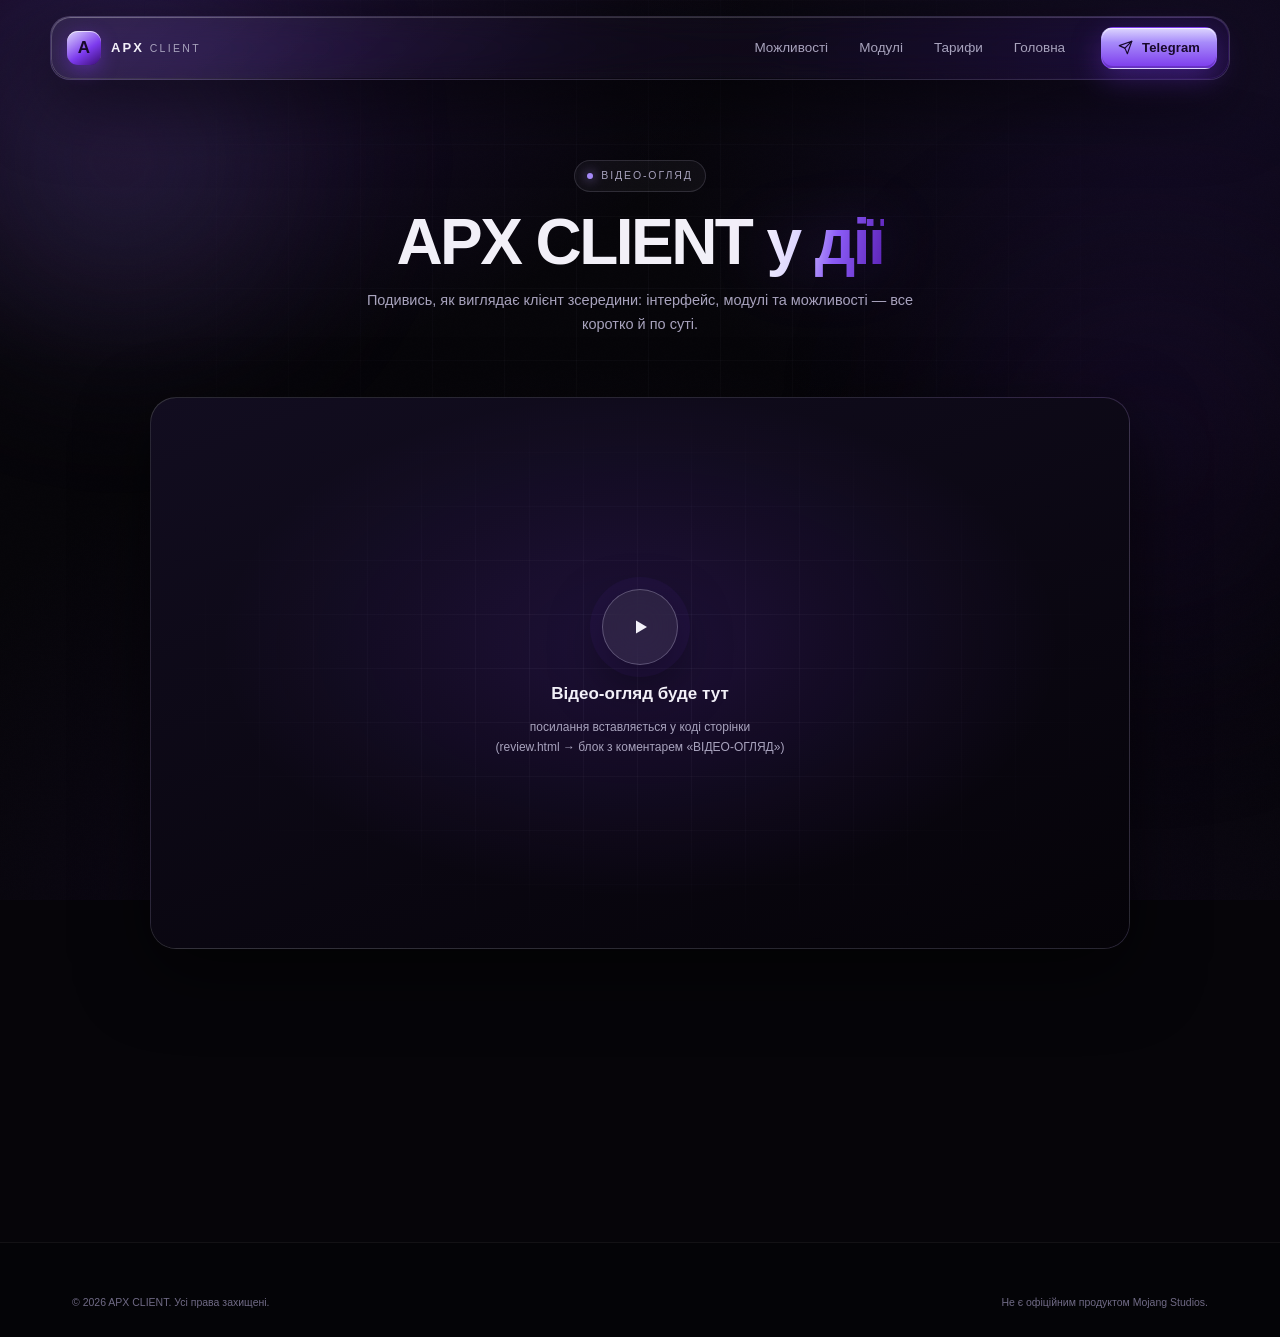
==== review.html @ 40d502b9 "APX CLIENT site: liquid glass, purple palette" ====
<!DOCTYPE html>
<html lang="uk">
<head>
<meta charset="UTF-8">
<meta name="viewport" content="width=device-width, initial-scale=1.0">
<title>Огляд · APX CLIENT</title>
<meta name="description" content="Відео-огляд APX CLIENT — інтерфейс, модулі та можливості клієнта.">
<link rel="stylesheet" href="style.css">
<style>
  .review-body{display:flex;flex-direction:column;gap:22px;}
  .review-meta{
    display:flex;flex-wrap:wrap;gap:8px;justify-content:center;
    margin-top:4px;
  }
  .review-meta span{
    padding:7px 12px;border-radius:999px;font-size:11px;color:var(--muted);
    border:1px solid var(--stroke);background:rgba(255,255,255,.04);
    display:inline-flex;align-items:center;gap:7px;
  }
  .review-meta span i{
    width:5px;height:5px;border-radius:50%;background:var(--green-bright);
    box-shadow:0 0 8px var(--green-bright);
  }
  .review-body > .reveal:nth-child(2){transition-delay:.08s;}
  .review-body > .reveal:nth-child(3){transition-delay:.16s;}
</style>
</head>
<body>

<!-- ================= SVG sprite ================= -->
<svg width="0" height="0" style="position:absolute" aria-hidden="true">
  <symbol id="i-check" viewBox="0 0 24 24"><path d="m5 12.5 4.2 4.2L19 7"/></symbol>
  <symbol id="i-play" viewBox="0 0 24 24"><path d="M8 5.5v13l11-6.5z" fill="currentColor" stroke="none"/></symbol>
  <symbol id="i-telegram" viewBox="0 0 24 24"><path d="M22 2 11 13"/><path d="M22 2 15 22l-4-9-9-4 20-7z"/></symbol>
  <symbol id="i-arrow" viewBox="0 0 24 24"><path d="M5 12h14M13 6l6 6-6 6"/></symbol>
</svg>

<!-- ================= background ================= -->
<div class="bg" aria-hidden="true">
  <div class="orb orb-a"></div>
  <div class="orb orb-b"></div>
  <div class="orb orb-c"></div>
  <div class="grid-lines"></div>
  <div class="noise"></div>
</div>

<!-- ================= nav ================= -->
<div class="nav-wrap">
  <div class="nav-shell">
    <nav class="nav glass" id="nav">
      <a class="brand" href="index.html" aria-label="APX CLIENT — на початок">
        <span class="brand-mark">A</span>
        <span class="brand-name">APX <em>CLIENT</em></span>
      </a>
      <div class="nav-links">
        <a href="index.html#features">Можливості</a>
        <a href="index.html#modules">Модулі</a>
        <a href="index.html#pricing">Тарифи</a>
        <a href="index.html">Головна</a>
      </div>
      <a class="btn btn-primary nav-cta" href="https://t.me/yourchannel" target="_blank" rel="noopener">
        <svg class="sicon" width="15" height="15" aria-hidden="true"><use href="#i-telegram"/></svg>
        Telegram
      </a>
      <button class="burger" id="burger" aria-label="Меню" aria-expanded="false" aria-controls="mobileMenu">
        <span></span><span></span><span></span>
      </button>
    </nav>
    <div class="mobile-menu glass" id="mobileMenu">
      <a href="index.html#features">Можливості</a>
      <a href="index.html#modules">Модулі</a>
      <a href="index.html#pricing">Тарифи</a>
      <a href="index.html">Головна</a>
      <a class="btn btn-primary" href="https://t.me/yourchannel" target="_blank" rel="noopener">Telegram</a>
    </div>
  </div>
</div>

<main>
  <!-- ================= hero ================= -->
  <section class="container review-hero">
    <span class="eyebrow"><i></i> Відео-огляд</span>
    <h1>APX CLIENT <span class="grad">у дії</span></h1>
    <p>Подивись, як виглядає клієнт зсередини: інтерфейс, модулі та можливості — все коротко й по суті.</p>
  </section>

  <!-- ================= video ================= -->
  <section class="container review-wrap">
    <div class="review-body">
      <div class="video-frame glass reveal">
        <!-- ==================================================================
             ВІДЕО-ОГЛЯД — ВСТАВ СВОЄ ПОСИЛАННЯ ТУТ
             ------------------------------------------------------------------
             Варіант 1 (YouTube): заміни весь блок <div class="video-slot">...
             на цей рядок і підстав свій ID відео:

             <iframe src="https://www.youtube.com/embed/ВСТАВ_ВДЕО_ID"
                     title="Огляд мода" allowfullscreen
                     allow="accelerometer; autoplay; clipboard-write; encrypted-media; gyroscope; picture-in-picture"></iframe>

             Варіант 2 (файл mp4): поклади файл у папку mod-store і постав:

             <video src="review.mp4" controls playsinline></video>

             (заглушку .video-slot тоді можна видалити повністю)
             ================================================================== -->
        <div class="video-placeholder">
          <span class="play-icon"><svg class="sicon" width="24" height="24" aria-hidden="true"><use href="#i-play"/></svg></span>
          <h3>Відео-огляд буде тут</h3>
          <p>посилання вставляється у коді сторінки<br>(review.html → блок з коментарем «ВІДЕО-ОГЛЯД»)</p>
        </div>
      </div>

      <div class="review-meta reveal">
        <span><i></i> Fabric 1.21.11</span>
        <span><i></i> 20+ модулів</span>
        <span><i></i> FREE + PRO</span>
        <span><i></i> Підтримка 24/7</span>
      </div>

      <div class="review-actions reveal">
        <a class="btn btn-primary" href="index.html#pricing">
          Отримати FREE
          <svg class="sicon" width="16" height="16" aria-hidden="true"><use href="#i-arrow"/></svg>
        </a>
        <a class="btn btn-glass" href="index.html#modules">Подивитись модулі</a>
        <a class="btn btn-glass" href="https://t.me/yourchannel" target="_blank" rel="noopener">
          <svg class="sicon" width="15" height="15" aria-hidden="true"><use href="#i-telegram"/></svg>
          Написати в Telegram
        </a>
      </div>
    </div>
  </section>
</main>

<!-- ================= footer ================= -->
<footer class="footer">
  <div class="container">
    <div class="footer-bottom" style="margin-top:0;border-top:none;padding-top:0">
      <span>© <span id="year">2026</span> APX CLIENT. Усі права захищені.</span>
      <span>Не є офіційним продуктом Mojang Studios.</span>
    </div>
  </div>
</footer>

<script>
(function(){
  "use strict";
  const $  = (s, c) => (c || document).querySelector(s);
  const $$ = (s, c) => Array.from((c || document).querySelectorAll(s));

  const year = $('#year');
  if (year) year.textContent = new Date().getFullYear();

  const nav = $('#nav');
  const onScroll = () => nav.classList.toggle('scrolled', window.scrollY > 16);
  onScroll();
  window.addEventListener('scroll', onScroll, { passive: true });

  const burger = $('#burger');
  const mobileMenu = $('#mobileMenu');
  burger.addEventListener('click', () => {
    const open = burger.classList.toggle('open');
    mobileMenu.classList.toggle('open', open);
    burger.setAttribute('aria-expanded', String(open));
  });
  $$('#mobileMenu a').forEach(link => link.addEventListener('click', () => {
    burger.classList.remove('open');
    mobileMenu.classList.remove('open');
    burger.setAttribute('aria-expanded', 'false');
  }));

  const revealEls = $$('.reveal');
  if ('IntersectionObserver' in window) {
    const observer = new IntersectionObserver(entries => {
      entries.forEach(entry => {
        if (entry.isIntersecting) {
          entry.target.classList.add('in');
          observer.unobserve(entry.target);
        }
      });
    }, { threshold: 0.12, rootMargin: '0px 0px -40px 0px' });
    revealEls.forEach(el => observer.observe(el));
  } else {
    revealEls.forEach(el => el.classList.add('in'));
  }
})();
</script>
</body>
</html>
---- style.css ----
/* ============================================================
   APX CLIENT — liquid glass UI
   ============================================================ */
:root{
  --bg:#060509;
  --text:#f2f0f8;
  --muted:#a8a3bd;
  --muted-2:#6f6a85;
  --green:#7c3aed;
  --green-bright:#a78bfa;
  --green-soft:#c4b5fd;
  --stroke:rgba(226,220,255,.14);
  --stroke-strong:rgba(226,220,255,.28);
  --glass:linear-gradient(135deg,rgba(255,255,255,.075),rgba(255,255,255,.018) 42%,rgba(124,58,237,.055));
  --glass-dark:linear-gradient(150deg,rgba(20,16,32,.72),rgba(8,6,14,.62));
  --shadow:0 24px 70px rgba(0,0,0,.55);
  --radius:26px;
  --nav-height:64px;
  --container:1180px;
  --ease:cubic-bezier(.22,.72,.24,1);
}

*{box-sizing:border-box;margin:0;padding:0;}
html{scroll-behavior:smooth;}
body{
  background:var(--bg);
  color:var(--text);
  font-family:"SF Pro Display",-apple-system,BlinkMacSystemFont,"Segoe UI",Inter,Roboto,Helvetica,Arial,sans-serif;
  font-size:16px;
  line-height:1.5;
  -webkit-font-smoothing:antialiased;
  overflow-x:hidden;
}
img,svg{display:block;max-width:100%;}
a{color:inherit;text-decoration:none;}
button,input{font:inherit;color:inherit;}
button{background:none;border:0;cursor:pointer;}
::selection{background:rgba(167,139,250,.35);color:#fff;}

/* ============ background ============ */
.bg{
  position:fixed;inset:0;z-index:0;overflow:hidden;pointer-events:none;background:
    radial-gradient(1000px 700px at 12% -5%,rgba(124,58,237,.20),transparent 60%),
    radial-gradient(900px 700px at 92% 8%,rgba(55,30,110,.28),transparent 62%),
    radial-gradient(1200px 900px at 50% 110%,rgba(76,29,149,.16),transparent 70%),
    #060509;
}
.orb{
  position:absolute;border-radius:50%;filter:blur(90px);opacity:.55;
  animation:orbFloat 20s var(--ease) infinite alternate;will-change:transform;
}
.orb-a{width:520px;height:520px;left:-140px;top:-100px;background:radial-gradient(circle,rgba(167,139,250,.34),transparent 66%);}
.orb-b{width:620px;height:620px;right:-180px;top:16%;background:radial-gradient(circle,rgba(76,29,149,.34),transparent 66%);animation-delay:-7s;}
.orb-c{width:720px;height:720px;left:28%;bottom:-400px;background:radial-gradient(circle,rgba(55,30,110,.36),transparent 66%);animation-delay:-13s;}
@keyframes orbFloat{
  from{transform:translate3d(0,0,0) scale(1);}
  to{transform:translate3d(44px,-34px,0) scale(1.08);}
}
.grid-lines{
  position:absolute;inset:0;
  background-image:
    linear-gradient(rgba(226,220,255,.045) 1px,transparent 1px),
    linear-gradient(90deg,rgba(226,220,255,.045) 1px,transparent 1px);
  background-size:72px 72px;
  -webkit-mask-image:radial-gradient(ellipse at 50% 34%,#000 0%,transparent 76%);
  mask-image:radial-gradient(ellipse at 50% 34%,#000 0%,transparent 76%);
  opacity:.75;
}
.noise{
  position:absolute;inset:0;opacity:.035;mix-blend-mode:overlay;
  background-image:url("data:image/svg+xml,%3Csvg xmlns='http://www.w3.org/2000/svg' width='140' height='140'%3E%3Cfilter id='n'%3E%3CfeTurbulence type='fractalNoise' baseFrequency='.85' numOctaves='2' stitchTiles='stitch'/%3E%3C/filter%3E%3Crect width='140' height='140' filter='url(%23n)' opacity='.55'/%3E%3C/svg%3E");
}

/* ============ glass ============ */
.glass{
  position:relative;
  background:var(--glass);
  border:1px solid var(--stroke);
  border-radius:var(--radius);
  box-shadow:var(--shadow),inset 0 1px 0 rgba(255,255,255,.16),inset 0 -1px 0 rgba(0,0,0,.35);
  -webkit-backdrop-filter:blur(22px) saturate(150%);
  backdrop-filter:blur(22px) saturate(150%);
}
.glass::before{
  content:"";position:absolute;inset:0;border-radius:inherit;padding:1px;pointer-events:none;
  background:linear-gradient(140deg,rgba(255,255,255,.26),transparent 30%,transparent 66%,rgba(124,58,237,.22));
  -webkit-mask:linear-gradient(#000 0 0) content-box,linear-gradient(#000 0 0);
  -webkit-mask-composite:xor;
  mask:linear-gradient(#000 0 0) content-box,linear-gradient(#000 0 0);
  mask-composite:exclude;
  opacity:.8;
}
@supports not ((backdrop-filter:blur(1px)) or (-webkit-backdrop-filter:blur(1px))){
  .glass{background:linear-gradient(150deg,rgba(20,16,32,.94),rgba(8,6,14,.92));}
}

.container{width:min(var(--container),100%);margin:0 auto;padding:0 22px;}
.section{position:relative;z-index:2;padding:112px 0;}
section[id]{scroll-margin-top:96px;}
.sicon{fill:none;stroke:currentColor;stroke-width:1.8;stroke-linecap:round;stroke-linejoin:round;}
.sicon-fill{fill:currentColor;stroke:none;}
.section-head{max-width:700px;margin:0 auto 46px;text-align:center;}
.eyebrow{
  display:inline-flex;align-items:center;gap:8px;margin-bottom:18px;
  padding:7px 12px;border-radius:999px;border:1px solid var(--stroke);
  background:rgba(255,255,255,.04);color:var(--muted);
  font-size:10.5px;letter-spacing:.18em;text-transform:uppercase;
}
.eyebrow i{width:6px;height:6px;border-radius:50%;background:var(--green-bright);box-shadow:0 0 12px var(--green-bright);}
h2{font-size:clamp(2rem,4.4vw,3.4rem);line-height:1.05;letter-spacing:-.035em;font-weight:600;}
.section-head p{margin-top:16px;color:var(--muted);font-size:15.5px;line-height:1.65;}

/* ============ buttons ============ */
.btn{
  display:inline-flex;align-items:center;justify-content:center;gap:9px;
  padding:13px 22px;border-radius:14px;border:1px solid transparent;
  font-size:14px;font-weight:600;letter-spacing:.01em;white-space:nowrap;
  transition:transform .22s var(--ease),box-shadow .22s var(--ease),background .22s var(--ease),border-color .22s var(--ease);
}
.btn:active{transform:translateY(1px) scale(.99);}
.btn-primary{
  color:#17092b;
  background:linear-gradient(180deg,#ddd6fe 0%,#a78bfa 36%,#7c3aed 100%);
  box-shadow:0 10px 30px rgba(124,58,237,.35),inset 0 1px 0 rgba(255,255,255,.6),inset 0 -2px 0 rgba(0,0,0,.18);
}
.btn-primary:hover{transform:translateY(-2px);box-shadow:0 16px 40px rgba(124,58,237,.46),inset 0 1px 0 rgba(255,255,255,.65);}
.btn-glass{
  color:var(--text);
  background:linear-gradient(135deg,rgba(255,255,255,.09),rgba(255,255,255,.025));
  border-color:var(--stroke);
  box-shadow:inset 0 1px 0 rgba(255,255,255,.14);
  -webkit-backdrop-filter:blur(14px);
  backdrop-filter:blur(14px);
}
.btn-glass:hover{background:rgba(255,255,255,.11);border-color:var(--stroke-strong);transform:translateY(-2px);}
.btn-ghost{
  color:var(--muted);border-color:transparent;padding:10px 14px;
}
.btn-ghost:hover{color:var(--text);background:rgba(255,255,255,.06);}
.btn.full{width:100%;}
.btn svg{flex:0 0 auto;}

/* ============ nav ============ */
.nav-wrap{position:fixed;top:16px;left:0;right:0;z-index:80;padding:0 16px;pointer-events:none;}
.nav-shell{width:min(var(--container),100%);margin:0 auto;position:relative;pointer-events:auto;}
.nav{
  display:flex;align-items:center;gap:22px;
  padding:10px 12px 10px 16px;border-radius:20px;
  transition:background .3s ease,border-color .3s ease,box-shadow .3s ease;
}
.nav.scrolled{
  background:linear-gradient(135deg,rgba(18,14,32,.8),rgba(8,6,14,.76));
  border-color:var(--stroke-strong);
  box-shadow:0 18px 50px rgba(0,0,0,.6),inset 0 1px 0 rgba(255,255,255,.14);
}
.brand{display:flex;align-items:center;gap:10px;flex:0 0 auto;}
.brand-mark{
  width:34px;height:34px;border-radius:11px;display:grid;place-items:center;
  font-weight:800;font-size:17px;color:#17092b;
  background:linear-gradient(145deg,#ddd6fe,#7c3aed 58%,#3b0d74);
  box-shadow:inset 0 1px 0 rgba(255,255,255,.65),0 6px 18px rgba(124,58,237,.4);
}
.brand-name{font-size:13px;font-weight:700;letter-spacing:.16em;}
.brand-name em{font-style:normal;font-weight:500;color:var(--muted);letter-spacing:.22em;font-size:10.5px;}
.nav-links{display:flex;gap:3px;margin-left:auto;}
.nav-links a{
  padding:9px 14px;border-radius:12px;color:var(--muted);font-size:13.5px;
  transition:color .2s,background .2s;
}
.nav-links a:hover{color:var(--text);background:rgba(255,255,255,.06);}
.nav-cta{padding:10px 16px;border-radius:12px;font-size:13px;}
.burger{
  display:none;width:40px;height:40px;border-radius:11px;border:1px solid var(--stroke);
  background:rgba(255,255,255,.05);place-items:center;
}
.burger span{display:block;width:16px;height:1.5px;background:var(--text);border-radius:2px;transition:.25s;}
.burger span + span{margin-top:4px;}
.burger.open span:nth-child(1){transform:translateY(5.5px) rotate(45deg);}
.burger.open span:nth-child(2){opacity:0;}
.burger.open span:nth-child(3){transform:translateY(-5.5px) rotate(-45deg);}
.mobile-menu{
  display:none;position:absolute;top:calc(100% + 8px);left:0;right:0;
  padding:10px;border-radius:18px;flex-direction:column;gap:2px;
  background:linear-gradient(150deg,rgba(18,14,32,.94),rgba(8,6,14,.92));
}
.mobile-menu.open{display:flex;}
.mobile-menu a{padding:12px 13px;border-radius:11px;color:var(--muted);font-size:14px;}
.mobile-menu a:hover{background:rgba(255,255,255,.06);color:var(--text);}
.mobile-menu .btn{margin-top:6px;}

/* ============ hero ============ */
.hero{
  position:relative;z-index:2;min-height:100svh;
  display:grid;grid-template-columns:1.04fr .96fr;align-items:center;gap:44px;
  padding:150px 0 84px;
}
.hero-copy{max-width:620px;}
.hero h1{
  font-size:clamp(3rem,6.1vw,5.25rem);line-height:.98;letter-spacing:-.045em;
  font-weight:600;margin:0 0 24px;
}
.grad{
  background:linear-gradient(100deg,#f5f3ff 0%,#ddd6fe 28%,#8b5cf6 58%,#5b21b6 100%);
  -webkit-background-clip:text;background-clip:text;color:transparent;
  filter:drop-shadow(0 0 30px rgba(124,58,237,.22));
}
.lead{max-width:545px;color:var(--muted);font-size:16.5px;line-height:1.68;margin-bottom:32px;}
.hero-actions{display:flex;gap:12px;flex-wrap:wrap;margin-bottom:30px;}
.hero-meta{display:flex;gap:8px 18px;flex-wrap:wrap;color:var(--muted-2);font-size:12.5px;}
.hero-meta b{color:var(--text);font-weight:600;}
.hero-meta span{display:inline-flex;align-items:center;gap:8px;}
.hero-meta span + span::before{content:"";width:3px;height:3px;border-radius:50%;background:var(--muted-2);}

.hero-stage{position:relative;min-height:570px;display:flex;align-items:center;justify-content:center;}
.hero-glow{
  position:absolute;width:540px;height:540px;border-radius:50%;
  background:radial-gradient(circle,rgba(167,139,250,.30),transparent 66%);
  filter:blur(26px);pointer-events:none;
}
.client{
  width:min(500px,100%);border-radius:22px;overflow:hidden;
  transform:perspective(1500px) rotateY(-9deg) rotateX(4deg);
  animation:clientFloat 9s ease-in-out infinite;
}
@keyframes clientFloat{
  0%,100%{transform:perspective(1500px) rotateY(-9deg) rotateX(4deg) translateY(0);}
  50%{transform:perspective(1500px) rotateY(-7deg) rotateX(3deg) translateY(-14px);}
}
.client-top{
  display:flex;align-items:center;gap:9px;padding:12px 14px;
  border-bottom:1px solid rgba(255,255,255,.08);background:rgba(0,0,0,.18);
}
.dots{display:flex;gap:6px;}
.dots i{width:8px;height:8px;border-radius:50%;background:rgba(255,255,255,.16);}
.dots i:nth-child(1){background:#a78bfa;}
.dots i:nth-child(2){background:#9d8ac4;}
.dots i:nth-child(3){background:#3a3355;}
.client-title{font-size:9.5px;letter-spacing:.2em;color:var(--muted-2);margin-left:2px;}
.chip{
  margin-left:auto;font-size:9px;letter-spacing:.08em;
  padding:4px 8px;border-radius:999px;color:var(--green-soft);
  background:rgba(124,58,237,.1);border:1px solid rgba(124,58,237,.3);
}
.client-body{display:grid;grid-template-columns:58px 1fr;min-height:396px;}
.client-side{
  border-right:1px solid rgba(255,255,255,.06);background:rgba(0,0,0,.14);
  padding:12px 0;display:flex;flex-direction:column;align-items:center;gap:7px;
}
.side-btn{
  width:36px;height:36px;border-radius:11px;display:grid;place-items:center;
  color:var(--muted-2);border:1px solid transparent;transition:.2s;
}
.side-btn.active{
  color:var(--green-soft);background:rgba(124,58,237,.14);
  border-color:rgba(124,58,237,.35);box-shadow:inset 0 1px 0 rgba(255,255,255,.1);
}
.client-main{padding:17px 17px 15px;display:flex;flex-direction:column;gap:11px;}
.client-head{display:flex;align-items:center;justify-content:space-between;gap:10px;}
.client-head h3{font-size:13.5px;font-weight:600;letter-spacing:-.01em;}
.pill{
  font-size:9.5px;color:var(--green-soft);padding:4px 8px;border-radius:999px;
  border:1px solid rgba(124,58,237,.3);background:rgba(124,58,237,.1);
}
.search{
  display:flex;align-items:center;gap:8px;padding:9px 11px;border-radius:11px;
  background:rgba(0,0,0,.22);border:1px solid rgba(255,255,255,.06);
  color:var(--muted-2);font-size:10.5px;
}
.client-group{
  font-size:9px;letter-spacing:.18em;text-transform:uppercase;
  color:var(--muted-2);margin-top:1px;
}
.client-row{
  display:flex;align-items:center;justify-content:space-between;gap:10px;
  padding:7px 10px;border-radius:10px;
  background:rgba(255,255,255,.028);border:1px solid rgba(255,255,255,.04);
}
.client-row .left{display:flex;align-items:center;gap:8px;font-size:11.5px;color:#e7e4f2;}
.client-row .ic{
  width:22px;height:22px;border-radius:7px;display:grid;place-items:center;
  background:rgba(124,58,237,.1);color:var(--green-soft);
}
.check{
  width:18px;height:18px;border-radius:50%;display:grid;place-items:center;
  background:rgba(124,58,237,.16);border:1px solid rgba(124,58,237,.4);
  color:var(--green-soft);
}
.client-foot{
  margin-top:auto;display:flex;align-items:center;gap:7px;
  font-size:9.5px;color:var(--muted-2);
}
.client-foot i{width:5px;height:5px;border-radius:50%;background:var(--green-bright);box-shadow:0 0 8px var(--green-bright);}

.float-chip{
  position:absolute;display:flex;align-items:center;gap:8px;
  padding:9px 12px;border-radius:14px;font-size:10.5px;color:#e7e4f2;
  box-shadow:0 16px 40px rgba(0,0,0,.45);
  animation:chipFloat 7s ease-in-out infinite;
}
.float-chip svg{color:var(--green-soft);}
.chip-1{top:11%;left:-2%;}
.chip-2{bottom:13%;right:-3%;animation-delay:-2.5s;}
.chip-3{top:58%;left:-6%;animation-delay:-4.4s;}
@keyframes chipFloat{
  0%,100%{transform:translateY(0);}
  50%{transform:translateY(-10px);}
}

/* ============ stats ============ */
.stats{
  position:relative;z-index:2;
  display:grid;grid-template-columns:repeat(4,1fr);gap:14px;
  padding:0 22px;max-width:var(--container);margin:0 auto;
}
.stat{padding:20px 22px;border-radius:20px;}
.stat b{display:block;font-size:24px;font-weight:600;letter-spacing:-.03em;line-height:1.15;}
.stat span{display:block;margin-top:4px;font-size:11.5px;color:var(--muted);}

/* ============ features ============ */
.cards{display:grid;grid-template-columns:repeat(3,1fr);gap:18px;}
.card{
  padding:26px;min-height:214px;
  transition:transform .28s var(--ease),border-color .28s,box-shadow .28s;
}
.card:hover{transform:translateY(-5px);border-color:var(--stroke-strong);}
.card .icon{
  width:46px;height:46px;border-radius:14px;display:grid;place-items:center;
  color:var(--green-soft);margin-bottom:18px;
  background:linear-gradient(145deg,rgba(196,181,253,.18),rgba(124,58,237,.08));
  border:1px solid rgba(196,181,253,.2);
  box-shadow:inset 0 1px 0 rgba(255,255,255,.14);
}
.card h3{font-size:17px;font-weight:600;letter-spacing:-.01em;margin-bottom:8px;}
.card p{color:var(--muted);font-size:13.5px;line-height:1.65;}

/* ============ modules ============ */
.modules-panel{padding:22px;}
.modules-head{
  display:flex;align-items:flex-start;justify-content:space-between;gap:18px;
  margin-bottom:20px;flex-wrap:wrap;
}
.modules-head h3{font-size:18px;font-weight:600;letter-spacing:-.01em;margin-bottom:4px;}
.modules-head p{color:var(--muted);font-size:12.5px;}
.tabs{display:flex;gap:6px;flex-wrap:wrap;}
.tab{
  padding:8px 12px;border-radius:10px;border:1px solid var(--stroke);
  background:rgba(255,255,255,.03);color:var(--muted);font-size:12px;
  transition:.2s;
}
.tab:hover{color:var(--text);border-color:var(--stroke-strong);}
.tab.active{
  color:#17092b;border-color:transparent;font-weight:600;
  background:linear-gradient(180deg,#ddd6fe,#7c3aed);
  box-shadow:0 6px 18px rgba(124,58,237,.3);
}
.module-grid{display:grid;grid-template-columns:1fr 1fr;gap:14px;}
.module-group{
  padding:16px;border-radius:18px;
  border:1px solid rgba(255,255,255,.06);background:rgba(0,0,0,.17);
}
.module-group[hidden]{display:none;}
.module-group h4{
  display:flex;align-items:center;gap:8px;
  font-size:10.5px;letter-spacing:.16em;text-transform:uppercase;
  color:var(--muted);margin-bottom:10px;font-weight:600;
}
.module-group h4 i{width:6px;height:6px;border-radius:50%;background:var(--green-bright);box-shadow:0 0 8px var(--green-bright);}
.module-row{
  display:flex;align-items:center;justify-content:space-between;gap:12px;
  padding:8px 0;border-top:1px solid rgba(255,255,255,.05);
}
.module-row:first-of-type{border-top:none;}
.module-name{font-size:12.5px;color:#e7e4f2;}
.module-desc{font-size:10.5px;color:var(--muted-2);margin-top:1px;}
.module-check{
  flex:0 0 auto;width:18px;height:18px;border-radius:50%;
  display:grid;place-items:center;color:var(--green-soft);
  background:rgba(124,58,237,.14);border:1px solid rgba(124,58,237,.38);
}
.modules-foot{
  display:flex;align-items:center;gap:9px;margin-top:16px;
  font-size:11.5px;color:var(--muted-2);
}
.modules-foot i{width:6px;height:6px;border-radius:50%;background:var(--green-bright);box-shadow:0 0 8px var(--green-bright);}

/* ============ pricing ============ */
.pricing{display:grid;grid-template-columns:1fr 1fr;gap:20px;align-items:stretch;}
.price{padding:28px;display:flex;flex-direction:column;gap:20px;overflow:hidden;}
.price.pro{border-color:rgba(167,139,250,.35);}
.price-glow{
  position:absolute;width:340px;height:340px;right:-90px;top:-130px;pointer-events:none;
  background:radial-gradient(circle,rgba(167,139,250,.28),transparent 66%);
  filter:blur(24px);
}
.badge{
  display:inline-flex;align-self:flex-start;padding:5px 10px;border-radius:999px;
  font-size:9.5px;letter-spacing:.16em;font-weight:700;
}
.badge.free{color:var(--green-soft);border:1px solid rgba(124,58,237,.35);background:rgba(124,58,237,.1);}
.badge.pro{
  color:#17092b;background:linear-gradient(180deg,#ddd6fe,#7c3aed);
  box-shadow:0 6px 18px rgba(124,58,237,.3);
}
.price h3{font-size:24px;font-weight:600;letter-spacing:-.025em;}
.price-sub{color:var(--muted);font-size:12.5px;margin-top:-12px;}
.feature-list{list-style:none;display:flex;flex-direction:column;gap:10px;}
.feature-list li{display:flex;align-items:flex-start;gap:9px;color:#d8d3e8;font-size:12.5px;line-height:1.5;}
.feature-list li svg{flex:0 0 auto;margin-top:2px;color:var(--green-soft);}
.price-note{font-size:11px;color:var(--muted-2);margin-top:-8px;line-height:1.5;}
.price-cta{margin-top:auto;display:flex;flex-direction:column;gap:9px;}
.key-box{
  margin-top:auto;padding:16px;border-radius:16px;
  border:1px solid rgba(124,58,237,.24);background:rgba(124,58,237,.06);
}
.key-box label{
  display:block;font-size:10px;letter-spacing:.14em;text-transform:uppercase;
  color:var(--muted);margin-bottom:9px;
}
.key-form{display:flex;gap:8px;}
.key-form input{
  flex:1;min-width:0;padding:11px 12px;border-radius:11px;outline:none;
  border:1px solid rgba(255,255,255,.12);background:rgba(0,0,0,.35);
  color:var(--text);font-size:12.5px;letter-spacing:.04em;
  transition:border-color .2s,box-shadow .2s;
}
.key-form input::placeholder{color:#5f5a75;}
.key-form input:focus{border-color:rgba(167,139,250,.65);box-shadow:0 0 0 3px rgba(124,58,237,.15);}
.key-form .btn{padding:11px 16px;border-radius:11px;font-size:12.5px;}
.key-note{margin-top:9px;font-size:11px;color:var(--muted-2);line-height:1.5;}
.key-note.error{color:#ff9b8a;}
.price.unlocked{border-color:rgba(167,139,250,.5);box-shadow:0 24px 70px rgba(0,0,0,.55),0 0 50px rgba(167,139,250,.12);}
.price.unlocked .key-note{color:var(--green-soft);}
.shake{animation:shake .42s ease;}
@keyframes shake{
  10%,90%{transform:translateX(-1px);}
  20%,80%{transform:translateX(2px);}
  30%,50%,70%{transform:translateX(-4px);}
  40%,60%{transform:translateX(4px);}
}

/* ============ video ============ */
.video-panel{overflow:hidden;padding:0;}
.video-link{
  position:relative;display:block;aspect-ratio:16/9;overflow:hidden;
  background:
    radial-gradient(700px 420px at 50% 48%,rgba(124,58,237,.17),transparent 70%),
    linear-gradient(160deg,#120d20 0%,#050308 100%);
}
.video-link::before{
  content:"";position:absolute;inset:0;
  background-image:
    linear-gradient(rgba(226,220,255,.05) 1px,transparent 1px),
    linear-gradient(90deg,rgba(226,220,255,.05) 1px,transparent 1px);
  background-size:54px 54px;
  -webkit-mask-image:radial-gradient(ellipse at center,#000,transparent 75%);
  mask-image:radial-gradient(ellipse at center,#000,transparent 75%);
}
.play{
  position:absolute;left:50%;top:50%;transform:translate(-50%,-50%);
  width:82px;height:82px;border-radius:50%;display:grid;place-items:center;
  background:rgba(255,255,255,.08);border:1px solid var(--stroke-strong);
  -webkit-backdrop-filter:blur(16px);backdrop-filter:blur(16px);
  box-shadow:0 0 0 12px rgba(124,58,237,.06),0 20px 50px rgba(0,0,0,.5);
  transition:transform .25s var(--ease),box-shadow .25s;
}
.video-link:hover .play{transform:translate(-50%,-50%) scale(1.06);box-shadow:0 0 0 18px rgba(124,58,237,.08),0 26px 60px rgba(0,0,0,.55);}
.video-tag{
  position:absolute;left:20px;top:18px;padding:6px 10px;border-radius:999px;
  font-size:9.5px;letter-spacing:.16em;text-transform:uppercase;color:var(--green-soft);
  border:1px solid rgba(124,58,237,.3);background:rgba(124,58,237,.1);
}
.video-caption{
  position:absolute;left:22px;bottom:18px;right:22px;
  display:flex;align-items:flex-end;justify-content:space-between;gap:14px;
  color:var(--muted);font-size:11.5px;
}
.video-caption b{display:block;color:var(--text);font-size:14px;font-weight:600;margin-bottom:2px;}
.review-stats{
  display:grid;grid-template-columns:repeat(4,1fr);gap:14px;margin-top:16px;
}
.review-stat{padding:16px 18px;border-radius:18px;}
.review-stat b{display:block;font-size:19px;font-weight:600;letter-spacing:-.02em;}
.review-stat span{font-size:10.5px;color:var(--muted);}

/* ============ CTA ============ */
.cta-card{
  padding:58px 34px;text-align:center;overflow:hidden;
  border-color:rgba(167,139,250,.24);
  background:
    radial-gradient(700px 340px at 50% 0%,rgba(124,58,237,.18),transparent 68%),
    linear-gradient(150deg,rgba(255,255,255,.07),rgba(0,0,0,.16));
}
.cta-card h2{font-size:clamp(1.9rem,3.6vw,2.9rem);margin-bottom:14px;}
.cta-card p{max-width:560px;margin:0 auto 28px;color:var(--muted);font-size:14.5px;line-height:1.65;}
.cta-actions{display:flex;justify-content:center;gap:12px;flex-wrap:wrap;}

/* ============ footer ============ */
.footer{
  position:relative;z-index:2;margin-top:40px;padding:52px 0 26px;
  border-top:1px solid rgba(255,255,255,.06);background:rgba(0,0,0,.2);
}
.footer-grid{display:grid;grid-template-columns:1.5fr 1fr 1fr;gap:34px;}
.footer-brand p{max-width:330px;margin-top:14px;color:var(--muted-2);font-size:11.5px;line-height:1.7;}
.footer h5{
  font-size:10px;letter-spacing:.18em;text-transform:uppercase;color:var(--muted-2);
  font-weight:600;margin-bottom:14px;
}
.footer-links{display:flex;flex-direction:column;gap:9px;}
.footer-links a{color:var(--muted);font-size:12.5px;transition:color .2s;}
.footer-links a:hover{color:var(--green-soft);}
.footer-bottom{
  display:flex;align-items:center;justify-content:space-between;gap:14px;flex-wrap:wrap;
  margin-top:38px;padding-top:18px;border-top:1px solid rgba(255,255,255,.06);
  color:var(--muted-2);font-size:10.5px;
}

/* ============ modal ============ */
.modal{position:fixed;inset:0;z-index:120;display:none;}
.modal.open{display:block;}
.modal-backdrop{
  position:absolute;inset:0;background:rgba(5,4,10,.72);
  -webkit-backdrop-filter:blur(10px);backdrop-filter:blur(10px);
}
.modal-card{
  position:absolute;left:50%;top:50%;transform:translate(-50%,-50%);
  width:min(460px,calc(100vw - 32px));max-height:calc(100svh - 40px);overflow:auto;
  padding:26px;border-radius:24px;
  background:linear-gradient(150deg,rgba(22,17,38,.94),rgba(8,6,14,.94));
}
.modal-head{display:flex;align-items:center;justify-content:space-between;gap:12px;margin-bottom:6px;}
.modal-head h3{font-size:18px;font-weight:600;letter-spacing:-.01em;}
.modal-close{
  width:32px;height:32px;border-radius:10px;border:1px solid var(--stroke);
  display:grid;place-items:center;color:var(--muted);font-size:14px;
  transition:.2s;
}
.modal-close:hover{color:var(--text);background:rgba(255,255,255,.06);}
.modal-sub{color:var(--muted);font-size:12px;line-height:1.6;margin-bottom:18px;}
.pay-list{display:flex;flex-direction:column;gap:8px;margin-bottom:14px;}
.pay{
  display:flex;align-items:center;justify-content:space-between;gap:12px;
  padding:12px 14px;border-radius:13px;font-size:12.5px;
  border:1px solid var(--stroke);background:rgba(255,255,255,.035);
  transition:.2s;
}
.pay:hover{background:rgba(255,255,255,.075);border-color:var(--stroke-strong);transform:translateX(2px);}
.pay span:last-child{color:var(--muted-2);}
.pay-result{min-height:18px;font-size:11.5px;color:var(--green-soft);margin-bottom:12px;line-height:1.5;}
.modal-note{font-size:10.5px;color:var(--muted-2);text-align:center;margin-top:10px;line-height:1.5;}

/* ============ toast ============ */
.toast{
  position:fixed;left:50%;bottom:26px;transform:translate(-50%,18px);
  z-index:150;padding:12px 16px;border-radius:14px;
  background:linear-gradient(150deg,rgba(22,17,38,.96),rgba(4,12,7,.96));
  border:1px solid rgba(167,139,250,.35);color:var(--green-soft);
  font-size:12.5px;box-shadow:0 18px 50px rgba(0,0,0,.6);
  opacity:0;pointer-events:none;transition:opacity .3s,transform .3s;
  max-width:calc(100vw - 32px);text-align:center;
}
.toast.show{opacity:1;transform:translate(-50%,0);}

/* ============ reveal ============ */
.reveal{opacity:0;transform:translateY(22px);transition:opacity .7s ease,transform .7s var(--ease);}
.reveal.in{opacity:1;transform:none;}
.reveal.d1{transition-delay:.06s;}
.reveal.d2{transition-delay:.12s;}
.reveal.d3{transition-delay:.18s;}

/* ============ review page ============ */
.review-hero{padding:160px 0 40px;position:relative;z-index:2;text-align:center;}
.review-hero h1{font-size:clamp(2.4rem,5vw,4rem);line-height:1.02;letter-spacing:-.04em;font-weight:600;margin-bottom:14px;}
.review-hero p{max-width:560px;margin:0 auto;color:var(--muted);font-size:14.5px;line-height:1.65;}
.review-wrap{padding:20px 0 100px;position:relative;z-index:2;}
.video-frame{
  width:min(980px,100%);margin:0 auto;overflow:hidden;padding:0;
}
.video-frame iframe,
.video-frame video{display:block;width:100%;height:100%;border:0;aspect-ratio:16/9;object-fit:cover;}
.video-placeholder{
  aspect-ratio:16/9;display:flex;flex-direction:column;align-items:center;justify-content:center;
  gap:12px;text-align:center;padding:24px;position:relative;overflow:hidden;
  background:
    radial-gradient(600px 360px at 50% 45%,rgba(124,58,237,.16),transparent 70%),
    linear-gradient(160deg,#120d20,#050308);
}
.video-placeholder::before{
  content:"";position:absolute;inset:0;
  background-image:
    linear-gradient(rgba(226,220,255,.05) 1px,transparent 1px),
    linear-gradient(90deg,rgba(226,220,255,.05) 1px,transparent 1px);
  background-size:54px 54px;
  -webkit-mask-image:radial-gradient(ellipse at center,#000,transparent 76%);
  mask-image:radial-gradient(ellipse at center,#000,transparent 76%);
}
.video-placeholder .play-icon{
  position:relative;width:76px;height:76px;border-radius:50%;display:grid;place-items:center;
  background:rgba(255,255,255,.08);border:1px solid var(--stroke-strong);
  -webkit-backdrop-filter:blur(16px);backdrop-filter:blur(16px);
  box-shadow:0 0 0 12px rgba(124,58,237,.06),0 20px 50px rgba(0,0,0,.5);
  margin-bottom:4px;
}
.video-placeholder h3{position:relative;font-size:17px;font-weight:600;}
.video-placeholder p{position:relative;color:var(--muted);font-size:12px;max-width:430px;line-height:1.6;}
.review-actions{display:flex;justify-content:center;gap:12px;flex-wrap:wrap;margin-top:24px;}

/* ============ responsive ============ */
@media (max-width:1024px){
  .hero{grid-template-columns:1fr;padding-top:136px;text-align:center;gap:50px;}
  .hero-copy{max-width:680px;margin:0 auto;}
  .lead{margin-left:auto;margin-right:auto;}
  .hero-actions,.hero-meta{justify-content:center;}
  .hero-stage{min-height:520px;}
  .client{transform:none;animation:none;}
  .float-chip{display:none;}
  .cards{grid-template-columns:repeat(2,1fr);}
  .module-grid{grid-template-columns:1fr;}
  .footer-grid{grid-template-columns:1.4fr 1fr 1fr;}
}
@media (max-width:900px){
  .nav-links{display:none;}
  .nav-cta{display:none;}
  .burger{display:grid;margin-left:auto;}
  .section{padding:88px 0;}
  .stats{grid-template-columns:repeat(2,1fr);}
  .pricing{grid-template-columns:1fr;}
  .review-stats{grid-template-columns:repeat(2,1fr);}
  .footer-grid{grid-template-columns:1fr 1fr;}
  .footer-brand{grid-column:1 / -1;}
}
@media (max-width:620px){
  .hero{padding-top:124px;padding-bottom:64px;}
  .hero h1{font-size:clamp(2.7rem,12vw,3.8rem);}
  .lead{font-size:14.5px;}
  .hero-actions .btn{flex:1;min-width:150px;}
  .cards{grid-template-columns:1fr;}
  .section{padding:72px 0;}
  .section-head{margin-bottom:32px;}
  .modules-panel{padding:16px;}
  .price{padding:22px;}
  .key-form{flex-direction:column;}
  .video-caption{display:none;}
  .review-stats{grid-template-columns:1fr 1fr;}
  .cta-card{padding:42px 22px;}
  .footer-grid{grid-template-columns:1fr;}
  .footer-bottom{justify-content:center;text-align:center;}
  .stat b{font-size:21px;}
}
@media (prefers-reduced-motion:reduce){
  *,*::before,*::after{animation:none!important;transition:none!important;}
  html{scroll-behavior:auto;}
  .reveal{opacity:1;transform:none;}
}
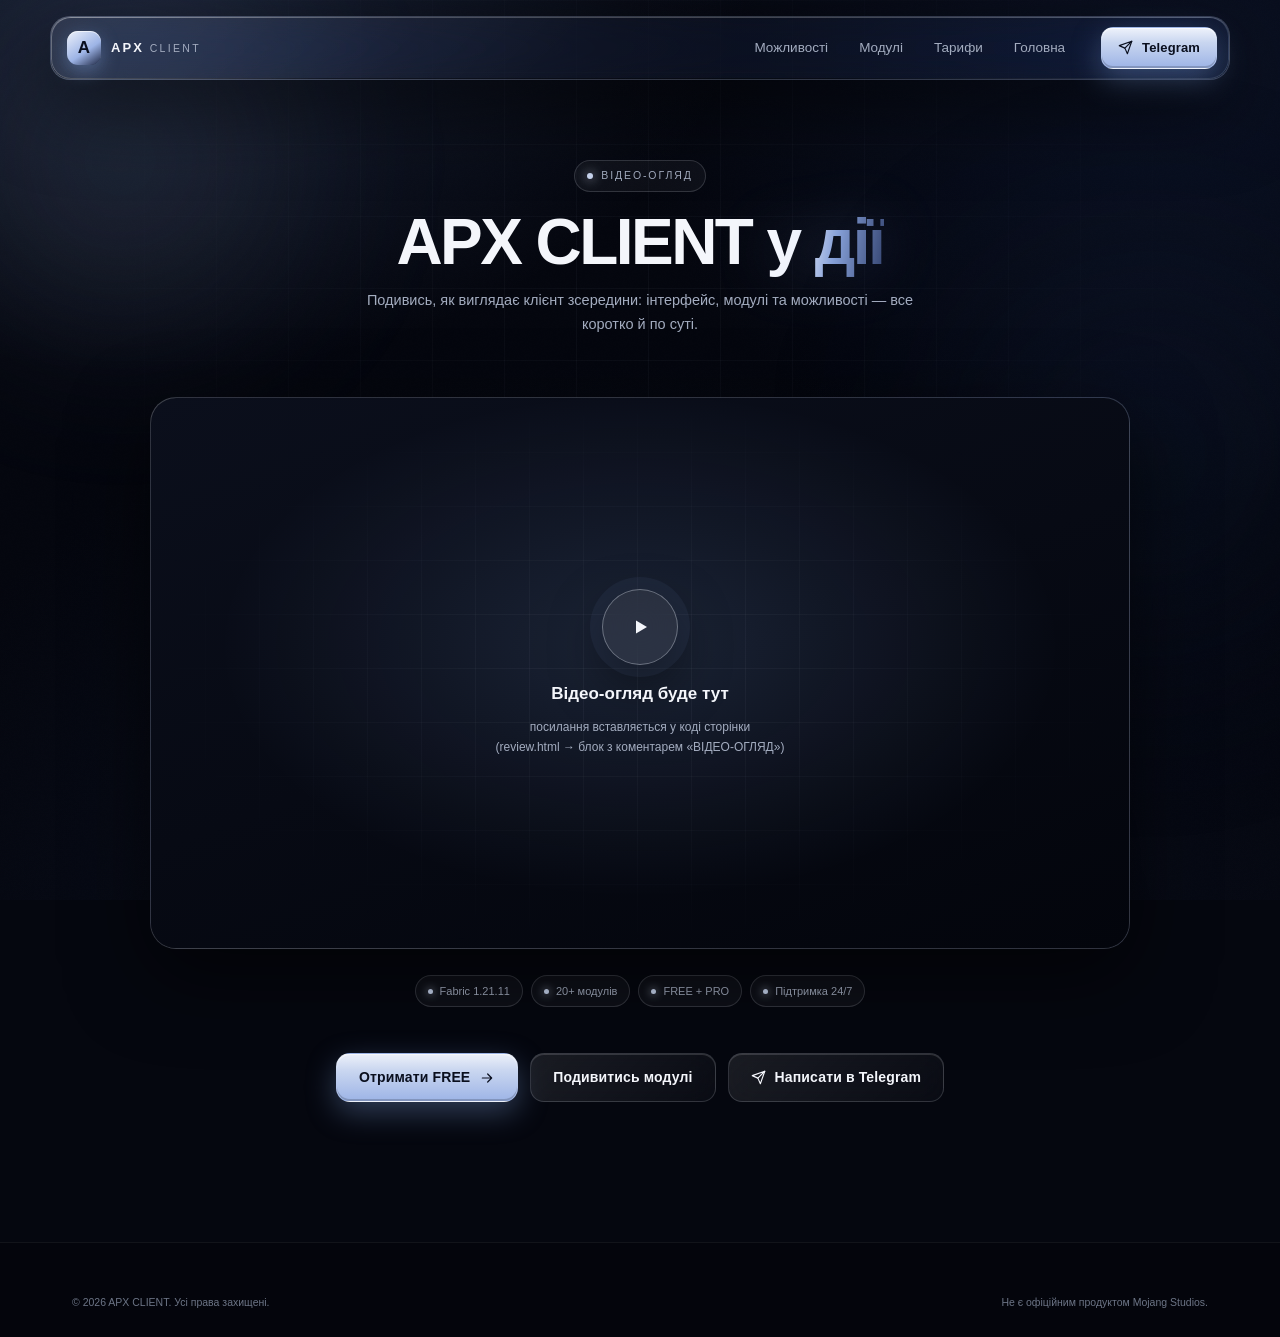
==== commit 03ecde86: "Cosmic dark-blue theme, iOS liquid glass, no site key form" ====
--- a/review.html
+++ b/review.html
@@ -18,8 +18,8 @@
     display:inline-flex;align-items:center;gap:7px;
   }
   .review-meta span i{
-    width:5px;height:5px;border-radius:50%;background:var(--green-bright);
-    box-shadow:0 0 8px var(--green-bright);
+    width:5px;height:5px;border-radius:50%;background:var(--accent-bright);
+    box-shadow:0 0 8px var(--accent-bright);
   }
   .review-body > .reveal:nth-child(2){transition-delay:.08s;}
   .review-body > .reveal:nth-child(3){transition-delay:.16s;}
--- a/style.css
+++ b/style.css
@@ -2,18 +2,18 @@
    APX CLIENT — liquid glass UI
    ============================================================ */
 :root{
-  --bg:#060509;
-  --text:#f2f0f8;
-  --muted:#a8a3bd;
-  --muted-2:#6f6a85;
-  --green:#7c3aed;
-  --green-bright:#a78bfa;
-  --green-soft:#c4b5fd;
-  --stroke:rgba(226,220,255,.14);
-  --stroke-strong:rgba(226,220,255,.28);
-  --glass:linear-gradient(135deg,rgba(255,255,255,.075),rgba(255,255,255,.018) 42%,rgba(124,58,237,.055));
-  --glass-dark:linear-gradient(150deg,rgba(20,16,32,.72),rgba(8,6,14,.62));
-  --shadow:0 24px 70px rgba(0,0,0,.55);
+  --bg:#05070f;
+  --text:#f4f6fb;
+  --muted:#a3acbf;
+  --muted-2:#6c7486;
+  --accent:#9db4e6;
+  --accent-bright:#c9d6f0;
+  --accent-soft:#e2e9f7;
+  --stroke:rgba(232,240,255,.16);
+  --stroke-strong:rgba(236,243,255,.34);
+  --glass:linear-gradient(135deg,rgba(255,255,255,.10),rgba(255,255,255,.03) 44%,rgba(150,180,235,.06));
+  --glass-dark:linear-gradient(150deg,rgba(11,15,29,.66),rgba(3,5,12,.56));
+  --shadow:0 26px 80px rgba(0,0,0,.58);
   --radius:26px;
   --nav-height:64px;
   --container:1180px;
@@ -35,23 +35,23 @@
 a{color:inherit;text-decoration:none;}
 button,input{font:inherit;color:inherit;}
 button{background:none;border:0;cursor:pointer;}
-::selection{background:rgba(167,139,250,.35);color:#fff;}
+::selection{background:rgba(180,205,245,.35);color:#fff;}
 
 /* ============ background ============ */
 .bg{
   position:fixed;inset:0;z-index:0;overflow:hidden;pointer-events:none;background:
-    radial-gradient(1000px 700px at 12% -5%,rgba(124,58,237,.20),transparent 60%),
-    radial-gradient(900px 700px at 92% 8%,rgba(55,30,110,.28),transparent 62%),
-    radial-gradient(1200px 900px at 50% 110%,rgba(76,29,149,.16),transparent 70%),
-    #060509;
+    radial-gradient(1000px 700px at 12% -5%,rgba(110,145,215,.20),transparent 60%),
+    radial-gradient(900px 700px at 92% 8%,rgba(16,26,52,.55),transparent 62%),
+    radial-gradient(1200px 900px at 50% 110%,rgba(24,36,68,.32),transparent 70%),
+    #04060e;
 }
 .orb{
   position:absolute;border-radius:50%;filter:blur(90px);opacity:.55;
   animation:orbFloat 20s var(--ease) infinite alternate;will-change:transform;
 }
-.orb-a{width:520px;height:520px;left:-140px;top:-100px;background:radial-gradient(circle,rgba(167,139,250,.34),transparent 66%);}
-.orb-b{width:620px;height:620px;right:-180px;top:16%;background:radial-gradient(circle,rgba(76,29,149,.34),transparent 66%);animation-delay:-7s;}
-.orb-c{width:720px;height:720px;left:28%;bottom:-400px;background:radial-gradient(circle,rgba(55,30,110,.36),transparent 66%);animation-delay:-13s;}
+.orb-a{width:520px;height:520px;left:-140px;top:-100px;background:radial-gradient(circle,rgba(180,205,245,.28),transparent 66%);}
+.orb-b{width:620px;height:620px;right:-180px;top:16%;background:radial-gradient(circle,rgba(30,52,96,.42),transparent 66%);animation-delay:-7s;}
+.orb-c{width:720px;height:720px;left:28%;bottom:-400px;background:radial-gradient(circle,rgba(18,30,60,.5),transparent 66%);animation-delay:-13s;}
 @keyframes orbFloat{
   from{transform:translate3d(0,0,0) scale(1);}
   to{transform:translate3d(44px,-34px,0) scale(1.08);}
@@ -59,8 +59,8 @@
 .grid-lines{
   position:absolute;inset:0;
   background-image:
-    linear-gradient(rgba(226,220,255,.045) 1px,transparent 1px),
-    linear-gradient(90deg,rgba(226,220,255,.045) 1px,transparent 1px);
+    linear-gradient(rgba(232,240,255,.05) 1px,transparent 1px),
+    linear-gradient(90deg,rgba(232,240,255,.05) 1px,transparent 1px);
   background-size:72px 72px;
   -webkit-mask-image:radial-gradient(ellipse at 50% 34%,#000 0%,transparent 76%);
   mask-image:radial-gradient(ellipse at 50% 34%,#000 0%,transparent 76%);
@@ -77,13 +77,13 @@
   background:var(--glass);
   border:1px solid var(--stroke);
   border-radius:var(--radius);
-  box-shadow:var(--shadow),inset 0 1px 0 rgba(255,255,255,.16),inset 0 -1px 0 rgba(0,0,0,.35);
-  -webkit-backdrop-filter:blur(22px) saturate(150%);
-  backdrop-filter:blur(22px) saturate(150%);
+  box-shadow:var(--shadow),inset 0 1px 0 rgba(255,255,255,.22),inset 0 -1px 0 rgba(0,0,0,.38);
+  -webkit-backdrop-filter:blur(30px) saturate(180%);
+  backdrop-filter:blur(30px) saturate(180%);
 }
 .glass::before{
   content:"";position:absolute;inset:0;border-radius:inherit;padding:1px;pointer-events:none;
-  background:linear-gradient(140deg,rgba(255,255,255,.26),transparent 30%,transparent 66%,rgba(124,58,237,.22));
+  background:linear-gradient(140deg,rgba(255,255,255,.38),transparent 28%,transparent 68%,rgba(170,198,245,.26));
   -webkit-mask:linear-gradient(#000 0 0) content-box,linear-gradient(#000 0 0);
   -webkit-mask-composite:xor;
   mask:linear-gradient(#000 0 0) content-box,linear-gradient(#000 0 0);
@@ -91,7 +91,7 @@
   opacity:.8;
 }
 @supports not ((backdrop-filter:blur(1px)) or (-webkit-backdrop-filter:blur(1px))){
-  .glass{background:linear-gradient(150deg,rgba(20,16,32,.94),rgba(8,6,14,.92));}
+  .glass{background:linear-gradient(150deg,rgba(11,15,29,.94),rgba(3,5,12,.92));}
 }
 
 .container{width:min(var(--container),100%);margin:0 auto;padding:0 22px;}
@@ -106,7 +106,7 @@
   background:rgba(255,255,255,.04);color:var(--muted);
   font-size:10.5px;letter-spacing:.18em;text-transform:uppercase;
 }
-.eyebrow i{width:6px;height:6px;border-radius:50%;background:var(--green-bright);box-shadow:0 0 12px var(--green-bright);}
+.eyebrow i{width:6px;height:6px;border-radius:50%;background:var(--accent-bright);box-shadow:0 0 12px var(--accent-bright);}
 h2{font-size:clamp(2rem,4.4vw,3.4rem);line-height:1.05;letter-spacing:-.035em;font-weight:600;}
 .section-head p{margin-top:16px;color:var(--muted);font-size:15.5px;line-height:1.65;}
 
@@ -119,11 +119,11 @@
 }
 .btn:active{transform:translateY(1px) scale(.99);}
 .btn-primary{
-  color:#17092b;
-  background:linear-gradient(180deg,#ddd6fe 0%,#a78bfa 36%,#7c3aed 100%);
-  box-shadow:0 10px 30px rgba(124,58,237,.35),inset 0 1px 0 rgba(255,255,255,.6),inset 0 -2px 0 rgba(0,0,0,.18);
-}
-.btn-primary:hover{transform:translateY(-2px);box-shadow:0 16px 40px rgba(124,58,237,.46),inset 0 1px 0 rgba(255,255,255,.65);}
+  color:#0a0f1e;
+  background:linear-gradient(180deg,#eef2fb 0%,#c9d6f0 36%,#9db4e6 100%);
+  box-shadow:0 10px 30px rgba(130,165,225,.35),inset 0 1px 0 rgba(255,255,255,.6),inset 0 -2px 0 rgba(0,0,0,.18);
+}
+.btn-primary:hover{transform:translateY(-2px);box-shadow:0 16px 40px rgba(130,165,225,.46),inset 0 1px 0 rgba(255,255,255,.65);}
 .btn-glass{
   color:var(--text);
   background:linear-gradient(135deg,rgba(255,255,255,.09),rgba(255,255,255,.025));
@@ -149,16 +149,16 @@
   transition:background .3s ease,border-color .3s ease,box-shadow .3s ease;
 }
 .nav.scrolled{
-  background:linear-gradient(135deg,rgba(18,14,32,.8),rgba(8,6,14,.76));
+  background:linear-gradient(135deg,rgba(9,13,27,.8),rgba(4,6,13,.76));
   border-color:var(--stroke-strong);
   box-shadow:0 18px 50px rgba(0,0,0,.6),inset 0 1px 0 rgba(255,255,255,.14);
 }
 .brand{display:flex;align-items:center;gap:10px;flex:0 0 auto;}
 .brand-mark{
   width:34px;height:34px;border-radius:11px;display:grid;place-items:center;
-  font-weight:800;font-size:17px;color:#17092b;
-  background:linear-gradient(145deg,#ddd6fe,#7c3aed 58%,#3b0d74);
-  box-shadow:inset 0 1px 0 rgba(255,255,255,.65),0 6px 18px rgba(124,58,237,.4);
+  font-weight:800;font-size:17px;color:#0a0f1e;
+  background:linear-gradient(145deg,#eef2fb,#9db4e6 58%,#1c2542);
+  box-shadow:inset 0 1px 0 rgba(255,255,255,.65),0 6px 18px rgba(130,165,225,.4);
 }
 .brand-name{font-size:13px;font-weight:700;letter-spacing:.16em;}
 .brand-name em{font-style:normal;font-weight:500;color:var(--muted);letter-spacing:.22em;font-size:10.5px;}
@@ -181,7 +181,7 @@
 .mobile-menu{
   display:none;position:absolute;top:calc(100% + 8px);left:0;right:0;
   padding:10px;border-radius:18px;flex-direction:column;gap:2px;
-  background:linear-gradient(150deg,rgba(18,14,32,.94),rgba(8,6,14,.92));
+  background:linear-gradient(150deg,rgba(9,13,27,.94),rgba(4,6,13,.92));
 }
 .mobile-menu.open{display:flex;}
 .mobile-menu a{padding:12px 13px;border-radius:11px;color:var(--muted);font-size:14px;}
@@ -200,9 +200,9 @@
   font-weight:600;margin:0 0 24px;
 }
 .grad{
-  background:linear-gradient(100deg,#f5f3ff 0%,#ddd6fe 28%,#8b5cf6 58%,#5b21b6 100%);
+  background:linear-gradient(100deg,#f7f9ff 0%,#eef2fb 28%,#86a0d8 58%,#33436f 100%);
   -webkit-background-clip:text;background-clip:text;color:transparent;
-  filter:drop-shadow(0 0 30px rgba(124,58,237,.22));
+  filter:drop-shadow(0 0 30px rgba(130,165,225,.22));
 }
 .lead{max-width:545px;color:var(--muted);font-size:16.5px;line-height:1.68;margin-bottom:32px;}
 .hero-actions{display:flex;gap:12px;flex-wrap:wrap;margin-bottom:30px;}
@@ -214,7 +214,7 @@
 .hero-stage{position:relative;min-height:570px;display:flex;align-items:center;justify-content:center;}
 .hero-glow{
   position:absolute;width:540px;height:540px;border-radius:50%;
-  background:radial-gradient(circle,rgba(167,139,250,.30),transparent 66%);
+  background:radial-gradient(circle,rgba(226,236,252,.30),transparent 66%);
   filter:blur(26px);pointer-events:none;
 }
 .client{
@@ -232,14 +232,14 @@
 }
 .dots{display:flex;gap:6px;}
 .dots i{width:8px;height:8px;border-radius:50%;background:rgba(255,255,255,.16);}
-.dots i:nth-child(1){background:#a78bfa;}
-.dots i:nth-child(2){background:#9d8ac4;}
-.dots i:nth-child(3){background:#3a3355;}
+.dots i:nth-child(1){background:#c9d6f0;}
+.dots i:nth-child(2){background:#8b96ae;}
+.dots i:nth-child(3){background:#2b3247;}
 .client-title{font-size:9.5px;letter-spacing:.2em;color:var(--muted-2);margin-left:2px;}
 .chip{
   margin-left:auto;font-size:9px;letter-spacing:.08em;
-  padding:4px 8px;border-radius:999px;color:var(--green-soft);
-  background:rgba(124,58,237,.1);border:1px solid rgba(124,58,237,.3);
+  padding:4px 8px;border-radius:999px;color:var(--accent-soft);
+  background:rgba(130,165,225,.1);border:1px solid rgba(130,165,225,.3);
 }
 .client-body{display:grid;grid-template-columns:58px 1fr;min-height:396px;}
 .client-side{
@@ -251,15 +251,15 @@
   color:var(--muted-2);border:1px solid transparent;transition:.2s;
 }
 .side-btn.active{
-  color:var(--green-soft);background:rgba(124,58,237,.14);
-  border-color:rgba(124,58,237,.35);box-shadow:inset 0 1px 0 rgba(255,255,255,.1);
+  color:var(--accent-soft);background:rgba(130,165,225,.14);
+  border-color:rgba(130,165,225,.35);box-shadow:inset 0 1px 0 rgba(255,255,255,.1);
 }
 .client-main{padding:17px 17px 15px;display:flex;flex-direction:column;gap:11px;}
 .client-head{display:flex;align-items:center;justify-content:space-between;gap:10px;}
 .client-head h3{font-size:13.5px;font-weight:600;letter-spacing:-.01em;}
 .pill{
-  font-size:9.5px;color:var(--green-soft);padding:4px 8px;border-radius:999px;
-  border:1px solid rgba(124,58,237,.3);background:rgba(124,58,237,.1);
+  font-size:9.5px;color:var(--accent-soft);padding:4px 8px;border-radius:999px;
+  border:1px solid rgba(130,165,225,.3);background:rgba(130,165,225,.1);
 }
 .search{
   display:flex;align-items:center;gap:8px;padding:9px 11px;border-radius:11px;
@@ -275,29 +275,29 @@
   padding:7px 10px;border-radius:10px;
   background:rgba(255,255,255,.028);border:1px solid rgba(255,255,255,.04);
 }
-.client-row .left{display:flex;align-items:center;gap:8px;font-size:11.5px;color:#e7e4f2;}
+.client-row .left{display:flex;align-items:center;gap:8px;font-size:11.5px;color:#e5eaf4;}
 .client-row .ic{
   width:22px;height:22px;border-radius:7px;display:grid;place-items:center;
-  background:rgba(124,58,237,.1);color:var(--green-soft);
+  background:rgba(130,165,225,.1);color:var(--accent-soft);
 }
 .check{
   width:18px;height:18px;border-radius:50%;display:grid;place-items:center;
-  background:rgba(124,58,237,.16);border:1px solid rgba(124,58,237,.4);
-  color:var(--green-soft);
+  background:rgba(130,165,225,.16);border:1px solid rgba(130,165,225,.4);
+  color:var(--accent-soft);
 }
 .client-foot{
   margin-top:auto;display:flex;align-items:center;gap:7px;
   font-size:9.5px;color:var(--muted-2);
 }
-.client-foot i{width:5px;height:5px;border-radius:50%;background:var(--green-bright);box-shadow:0 0 8px var(--green-bright);}
+.client-foot i{width:5px;height:5px;border-radius:50%;background:var(--accent-bright);box-shadow:0 0 8px var(--accent-bright);}
 
 .float-chip{
   position:absolute;display:flex;align-items:center;gap:8px;
-  padding:9px 12px;border-radius:14px;font-size:10.5px;color:#e7e4f2;
+  padding:9px 12px;border-radius:14px;font-size:10.5px;color:#e5eaf4;
   box-shadow:0 16px 40px rgba(0,0,0,.45);
   animation:chipFloat 7s ease-in-out infinite;
 }
-.float-chip svg{color:var(--green-soft);}
+.float-chip svg{color:var(--accent-soft);}
 .chip-1{top:11%;left:-2%;}
 .chip-2{bottom:13%;right:-3%;animation-delay:-2.5s;}
 .chip-3{top:58%;left:-6%;animation-delay:-4.4s;}
@@ -325,9 +325,9 @@
 .card:hover{transform:translateY(-5px);border-color:var(--stroke-strong);}
 .card .icon{
   width:46px;height:46px;border-radius:14px;display:grid;place-items:center;
-  color:var(--green-soft);margin-bottom:18px;
-  background:linear-gradient(145deg,rgba(196,181,253,.18),rgba(124,58,237,.08));
-  border:1px solid rgba(196,181,253,.2);
+  color:var(--accent-soft);margin-bottom:18px;
+  background:linear-gradient(145deg,rgba(228,237,252,.18),rgba(130,165,225,.08));
+  border:1px solid rgba(228,237,252,.2);
   box-shadow:inset 0 1px 0 rgba(255,255,255,.14);
 }
 .card h3{font-size:17px;font-weight:600;letter-spacing:-.01em;margin-bottom:8px;}
@@ -349,9 +349,9 @@
 }
 .tab:hover{color:var(--text);border-color:var(--stroke-strong);}
 .tab.active{
-  color:#17092b;border-color:transparent;font-weight:600;
-  background:linear-gradient(180deg,#ddd6fe,#7c3aed);
-  box-shadow:0 6px 18px rgba(124,58,237,.3);
+  color:#0a0f1e;border-color:transparent;font-weight:600;
+  background:linear-gradient(180deg,#eef2fb,#9db4e6);
+  box-shadow:0 6px 18px rgba(130,165,225,.3);
 }
 .module-grid{display:grid;grid-template-columns:1fr 1fr;gap:14px;}
 .module-group{
@@ -364,53 +364,53 @@
   font-size:10.5px;letter-spacing:.16em;text-transform:uppercase;
   color:var(--muted);margin-bottom:10px;font-weight:600;
 }
-.module-group h4 i{width:6px;height:6px;border-radius:50%;background:var(--green-bright);box-shadow:0 0 8px var(--green-bright);}
+.module-group h4 i{width:6px;height:6px;border-radius:50%;background:var(--accent-bright);box-shadow:0 0 8px var(--accent-bright);}
 .module-row{
   display:flex;align-items:center;justify-content:space-between;gap:12px;
   padding:8px 0;border-top:1px solid rgba(255,255,255,.05);
 }
 .module-row:first-of-type{border-top:none;}
-.module-name{font-size:12.5px;color:#e7e4f2;}
+.module-name{font-size:12.5px;color:#e5eaf4;}
 .module-desc{font-size:10.5px;color:var(--muted-2);margin-top:1px;}
 .module-check{
   flex:0 0 auto;width:18px;height:18px;border-radius:50%;
-  display:grid;place-items:center;color:var(--green-soft);
-  background:rgba(124,58,237,.14);border:1px solid rgba(124,58,237,.38);
+  display:grid;place-items:center;color:var(--accent-soft);
+  background:rgba(130,165,225,.14);border:1px solid rgba(130,165,225,.38);
 }
 .modules-foot{
   display:flex;align-items:center;gap:9px;margin-top:16px;
   font-size:11.5px;color:var(--muted-2);
 }
-.modules-foot i{width:6px;height:6px;border-radius:50%;background:var(--green-bright);box-shadow:0 0 8px var(--green-bright);}
+.modules-foot i{width:6px;height:6px;border-radius:50%;background:var(--accent-bright);box-shadow:0 0 8px var(--accent-bright);}
 
 /* ============ pricing ============ */
 .pricing{display:grid;grid-template-columns:1fr 1fr;gap:20px;align-items:stretch;}
 .price{padding:28px;display:flex;flex-direction:column;gap:20px;overflow:hidden;}
-.price.pro{border-color:rgba(167,139,250,.35);}
+.price.pro{border-color:rgba(226,236,252,.35);}
 .price-glow{
   position:absolute;width:340px;height:340px;right:-90px;top:-130px;pointer-events:none;
-  background:radial-gradient(circle,rgba(167,139,250,.28),transparent 66%);
+  background:radial-gradient(circle,rgba(226,236,252,.28),transparent 66%);
   filter:blur(24px);
 }
 .badge{
   display:inline-flex;align-self:flex-start;padding:5px 10px;border-radius:999px;
   font-size:9.5px;letter-spacing:.16em;font-weight:700;
 }
-.badge.free{color:var(--green-soft);border:1px solid rgba(124,58,237,.35);background:rgba(124,58,237,.1);}
+.badge.free{color:var(--accent-soft);border:1px solid rgba(130,165,225,.35);background:rgba(130,165,225,.1);}
 .badge.pro{
-  color:#17092b;background:linear-gradient(180deg,#ddd6fe,#7c3aed);
-  box-shadow:0 6px 18px rgba(124,58,237,.3);
+  color:#0a0f1e;background:linear-gradient(180deg,#eef2fb,#9db4e6);
+  box-shadow:0 6px 18px rgba(130,165,225,.3);
 }
 .price h3{font-size:24px;font-weight:600;letter-spacing:-.025em;}
 .price-sub{color:var(--muted);font-size:12.5px;margin-top:-12px;}
 .feature-list{list-style:none;display:flex;flex-direction:column;gap:10px;}
-.feature-list li{display:flex;align-items:flex-start;gap:9px;color:#d8d3e8;font-size:12.5px;line-height:1.5;}
-.feature-list li svg{flex:0 0 auto;margin-top:2px;color:var(--green-soft);}
+.feature-list li{display:flex;align-items:flex-start;gap:9px;color:#d3dae8;font-size:12.5px;line-height:1.5;}
+.feature-list li svg{flex:0 0 auto;margin-top:2px;color:var(--accent-soft);}
 .price-note{font-size:11px;color:var(--muted-2);margin-top:-8px;line-height:1.5;}
 .price-cta{margin-top:auto;display:flex;flex-direction:column;gap:9px;}
 .key-box{
   margin-top:auto;padding:16px;border-radius:16px;
-  border:1px solid rgba(124,58,237,.24);background:rgba(124,58,237,.06);
+  border:1px solid rgba(130,165,225,.24);background:rgba(130,165,225,.06);
 }
 .key-box label{
   display:block;font-size:10px;letter-spacing:.14em;text-transform:uppercase;
@@ -423,13 +423,13 @@
   color:var(--text);font-size:12.5px;letter-spacing:.04em;
   transition:border-color .2s,box-shadow .2s;
 }
-.key-form input::placeholder{color:#5f5a75;}
-.key-form input:focus{border-color:rgba(167,139,250,.65);box-shadow:0 0 0 3px rgba(124,58,237,.15);}
+.key-form input::placeholder{color:#626a7c;}
+.key-form input:focus{border-color:rgba(226,236,252,.65);box-shadow:0 0 0 3px rgba(130,165,225,.15);}
 .key-form .btn{padding:11px 16px;border-radius:11px;font-size:12.5px;}
 .key-note{margin-top:9px;font-size:11px;color:var(--muted-2);line-height:1.5;}
-.key-note.error{color:#ff9b8a;}
-.price.unlocked{border-color:rgba(167,139,250,.5);box-shadow:0 24px 70px rgba(0,0,0,.55),0 0 50px rgba(167,139,250,.12);}
-.price.unlocked .key-note{color:var(--green-soft);}
+.key-note.error{color:#ffb4a6;}
+.price.unlocked{border-color:rgba(226,236,252,.5);box-shadow:0 24px 70px rgba(0,0,0,.55),0 0 50px rgba(226,236,252,.12);}
+.price.unlocked .key-note{color:var(--accent-soft);}
 .shake{animation:shake .42s ease;}
 @keyframes shake{
   10%,90%{transform:translateX(-1px);}
@@ -443,14 +443,14 @@
 .video-link{
   position:relative;display:block;aspect-ratio:16/9;overflow:hidden;
   background:
-    radial-gradient(700px 420px at 50% 48%,rgba(124,58,237,.17),transparent 70%),
-    linear-gradient(160deg,#120d20 0%,#050308 100%);
+    radial-gradient(700px 420px at 50% 48%,rgba(130,165,225,.17),transparent 70%),
+    linear-gradient(160deg,#0b0f1c 0%,#03050c 100%);
 }
 .video-link::before{
   content:"";position:absolute;inset:0;
   background-image:
-    linear-gradient(rgba(226,220,255,.05) 1px,transparent 1px),
-    linear-gradient(90deg,rgba(226,220,255,.05) 1px,transparent 1px);
+    linear-gradient(rgba(232,240,255,.05) 1px,transparent 1px),
+    linear-gradient(90deg,rgba(232,240,255,.05) 1px,transparent 1px);
   background-size:54px 54px;
   -webkit-mask-image:radial-gradient(ellipse at center,#000,transparent 75%);
   mask-image:radial-gradient(ellipse at center,#000,transparent 75%);
@@ -460,14 +460,14 @@
   width:82px;height:82px;border-radius:50%;display:grid;place-items:center;
   background:rgba(255,255,255,.08);border:1px solid var(--stroke-strong);
   -webkit-backdrop-filter:blur(16px);backdrop-filter:blur(16px);
-  box-shadow:0 0 0 12px rgba(124,58,237,.06),0 20px 50px rgba(0,0,0,.5);
+  box-shadow:0 0 0 12px rgba(130,165,225,.06),0 20px 50px rgba(0,0,0,.5);
   transition:transform .25s var(--ease),box-shadow .25s;
 }
-.video-link:hover .play{transform:translate(-50%,-50%) scale(1.06);box-shadow:0 0 0 18px rgba(124,58,237,.08),0 26px 60px rgba(0,0,0,.55);}
+.video-link:hover .play{transform:translate(-50%,-50%) scale(1.06);box-shadow:0 0 0 18px rgba(130,165,225,.08),0 26px 60px rgba(0,0,0,.55);}
 .video-tag{
   position:absolute;left:20px;top:18px;padding:6px 10px;border-radius:999px;
-  font-size:9.5px;letter-spacing:.16em;text-transform:uppercase;color:var(--green-soft);
-  border:1px solid rgba(124,58,237,.3);background:rgba(124,58,237,.1);
+  font-size:9.5px;letter-spacing:.16em;text-transform:uppercase;color:var(--accent-soft);
+  border:1px solid rgba(130,165,225,.3);background:rgba(130,165,225,.1);
 }
 .video-caption{
   position:absolute;left:22px;bottom:18px;right:22px;
@@ -485,9 +485,9 @@
 /* ============ CTA ============ */
 .cta-card{
   padding:58px 34px;text-align:center;overflow:hidden;
-  border-color:rgba(167,139,250,.24);
+  border-color:rgba(226,236,252,.24);
   background:
-    radial-gradient(700px 340px at 50% 0%,rgba(124,58,237,.18),transparent 68%),
+    radial-gradient(700px 340px at 50% 0%,rgba(130,165,225,.18),transparent 68%),
     linear-gradient(150deg,rgba(255,255,255,.07),rgba(0,0,0,.16));
 }
 .cta-card h2{font-size:clamp(1.9rem,3.6vw,2.9rem);margin-bottom:14px;}
@@ -507,7 +507,7 @@
 }
 .footer-links{display:flex;flex-direction:column;gap:9px;}
 .footer-links a{color:var(--muted);font-size:12.5px;transition:color .2s;}
-.footer-links a:hover{color:var(--green-soft);}
+.footer-links a:hover{color:var(--accent-soft);}
 .footer-bottom{
   display:flex;align-items:center;justify-content:space-between;gap:14px;flex-wrap:wrap;
   margin-top:38px;padding-top:18px;border-top:1px solid rgba(255,255,255,.06);
@@ -518,14 +518,14 @@
 .modal{position:fixed;inset:0;z-index:120;display:none;}
 .modal.open{display:block;}
 .modal-backdrop{
-  position:absolute;inset:0;background:rgba(5,4,10,.72);
+  position:absolute;inset:0;background:rgba(3,5,12,.72);
   -webkit-backdrop-filter:blur(10px);backdrop-filter:blur(10px);
 }
 .modal-card{
   position:absolute;left:50%;top:50%;transform:translate(-50%,-50%);
   width:min(460px,calc(100vw - 32px));max-height:calc(100svh - 40px);overflow:auto;
   padding:26px;border-radius:24px;
-  background:linear-gradient(150deg,rgba(22,17,38,.94),rgba(8,6,14,.94));
+  background:linear-gradient(150deg,rgba(12,17,32,.94),rgba(4,6,13,.94));
 }
 .modal-head{display:flex;align-items:center;justify-content:space-between;gap:12px;margin-bottom:6px;}
 .modal-head h3{font-size:18px;font-weight:600;letter-spacing:-.01em;}
@@ -545,15 +545,15 @@
 }
 .pay:hover{background:rgba(255,255,255,.075);border-color:var(--stroke-strong);transform:translateX(2px);}
 .pay span:last-child{color:var(--muted-2);}
-.pay-result{min-height:18px;font-size:11.5px;color:var(--green-soft);margin-bottom:12px;line-height:1.5;}
+.pay-result{min-height:18px;font-size:11.5px;color:var(--accent-soft);margin-bottom:12px;line-height:1.5;}
 .modal-note{font-size:10.5px;color:var(--muted-2);text-align:center;margin-top:10px;line-height:1.5;}
 
 /* ============ toast ============ */
 .toast{
   position:fixed;left:50%;bottom:26px;transform:translate(-50%,18px);
   z-index:150;padding:12px 16px;border-radius:14px;
-  background:linear-gradient(150deg,rgba(22,17,38,.96),rgba(4,12,7,.96));
-  border:1px solid rgba(167,139,250,.35);color:var(--green-soft);
+  background:linear-gradient(150deg,rgba(12,17,32,.96),rgba(4,12,7,.96));
+  border:1px solid rgba(226,236,252,.35);color:var(--accent-soft);
   font-size:12.5px;box-shadow:0 18px 50px rgba(0,0,0,.6);
   opacity:0;pointer-events:none;transition:opacity .3s,transform .3s;
   max-width:calc(100vw - 32px);text-align:center;
@@ -581,14 +581,14 @@
   aspect-ratio:16/9;display:flex;flex-direction:column;align-items:center;justify-content:center;
   gap:12px;text-align:center;padding:24px;position:relative;overflow:hidden;
   background:
-    radial-gradient(600px 360px at 50% 45%,rgba(124,58,237,.16),transparent 70%),
-    linear-gradient(160deg,#120d20,#050308);
+    radial-gradient(600px 360px at 50% 45%,rgba(130,165,225,.16),transparent 70%),
+    linear-gradient(160deg,#0b0f1c,#03050c);
 }
 .video-placeholder::before{
   content:"";position:absolute;inset:0;
   background-image:
-    linear-gradient(rgba(226,220,255,.05) 1px,transparent 1px),
-    linear-gradient(90deg,rgba(226,220,255,.05) 1px,transparent 1px);
+    linear-gradient(rgba(232,240,255,.05) 1px,transparent 1px),
+    linear-gradient(90deg,rgba(232,240,255,.05) 1px,transparent 1px);
   background-size:54px 54px;
   -webkit-mask-image:radial-gradient(ellipse at center,#000,transparent 76%);
   mask-image:radial-gradient(ellipse at center,#000,transparent 76%);
@@ -597,7 +597,7 @@
   position:relative;width:76px;height:76px;border-radius:50%;display:grid;place-items:center;
   background:rgba(255,255,255,.08);border:1px solid var(--stroke-strong);
   -webkit-backdrop-filter:blur(16px);backdrop-filter:blur(16px);
-  box-shadow:0 0 0 12px rgba(124,58,237,.06),0 20px 50px rgba(0,0,0,.5);
+  box-shadow:0 0 0 12px rgba(130,165,225,.06),0 20px 50px rgba(0,0,0,.5);
   margin-bottom:4px;
 }
 .video-placeholder h3{position:relative;font-size:17px;font-weight:600;}
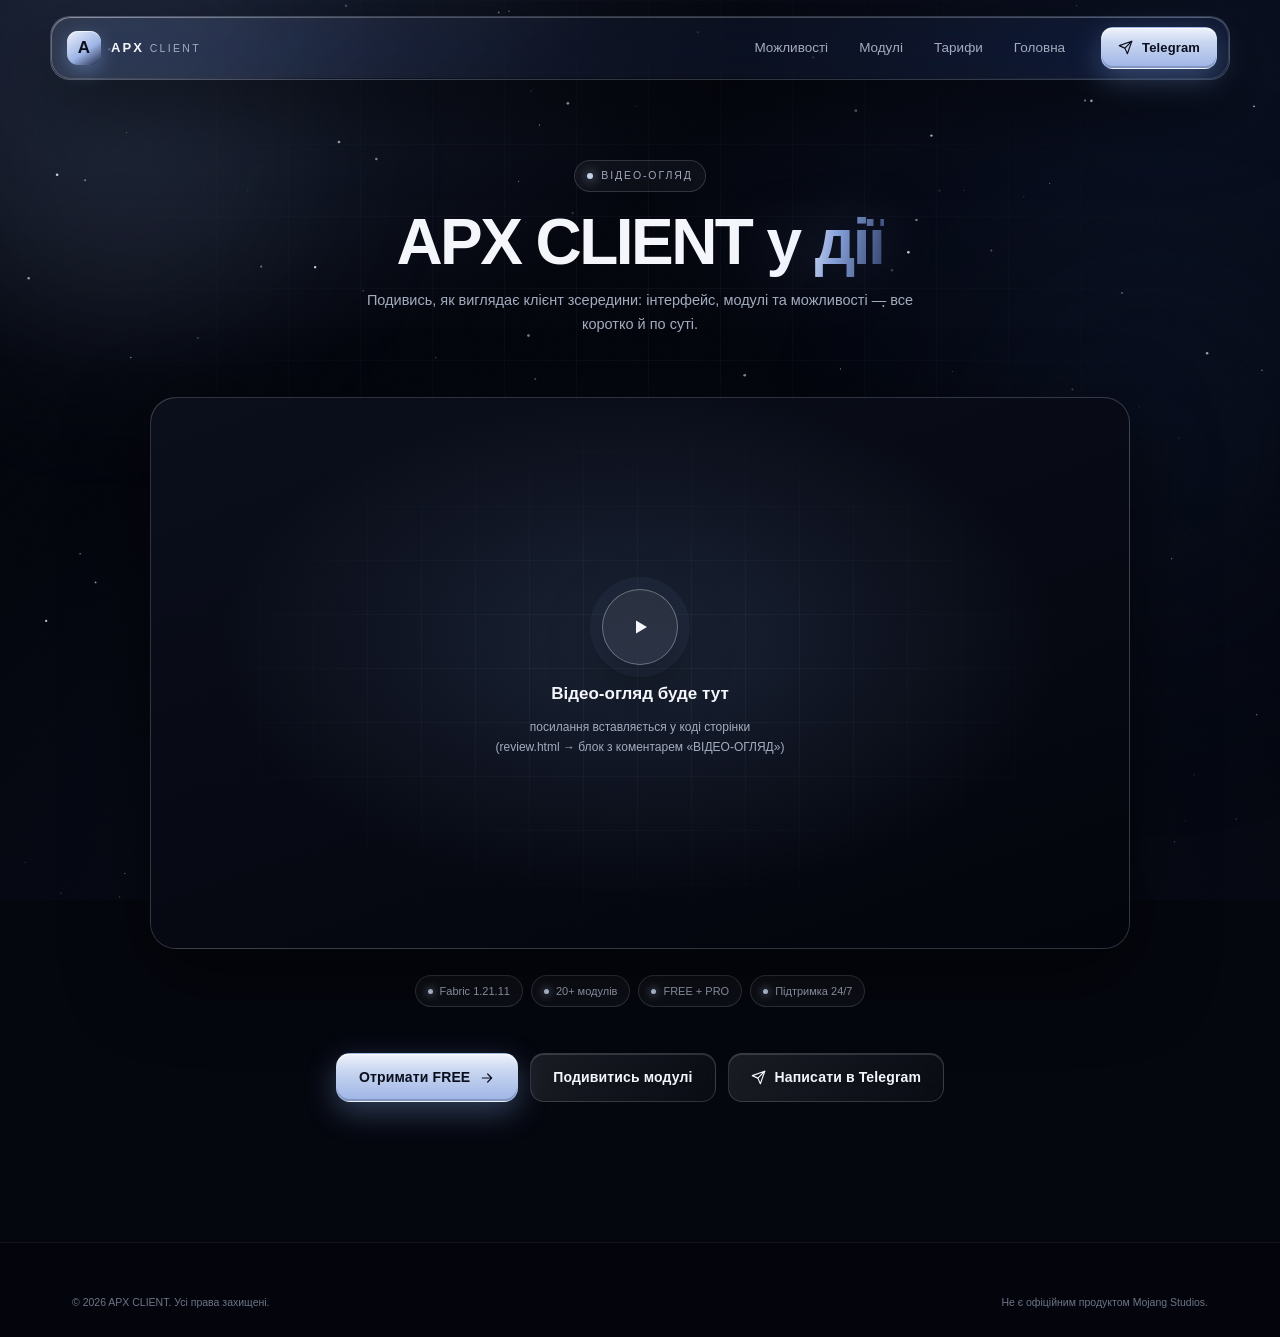
==== commit a2997339: "Add starfield, black hole intro, singularity buttons, event horizon page transitions" ====
--- a/review.html
+++ b/review.html
@@ -37,11 +37,20 @@
 
 <!-- ================= background ================= -->
 <div class="bg" aria-hidden="true">
+  <canvas class="stars" id="stars"></canvas>
   <div class="orb orb-a"></div>
   <div class="orb orb-b"></div>
   <div class="orb orb-c"></div>
   <div class="grid-lines"></div>
   <div class="noise"></div>
+</div>
+
+<!-- ================= event horizon portal ================= -->
+<div class="horizon" id="horizon" aria-hidden="true">
+  <div class="horizon-black"></div>
+  <div class="horizon-core"></div>
+  <div class="horizon-ring"></div>
+  <div class="horizon-flash"></div>
 </div>
 
 <!-- ================= nav ================= -->
@@ -170,6 +179,153 @@
     burger.setAttribute('aria-expanded', 'false');
   }));
 
+  /* ---------- star field ---------- */
+  const starCanvas = $('#stars');
+  if (starCanvas && starCanvas.getContext) {
+    const ctx = starCanvas.getContext('2d');
+    let W = 0, H = 0, dpr = 1, stars = [], meteors = [], rafId = null, lastMeteor = 0;
+    const reduceMotion = window.matchMedia('(prefers-reduced-motion: reduce)').matches;
+
+    function resizeStars() {
+      dpr = Math.min(window.devicePixelRatio || 1, 2);
+      W = starCanvas.clientWidth; H = starCanvas.clientHeight;
+      starCanvas.width = Math.round(W * dpr); starCanvas.height = Math.round(H * dpr);
+      ctx.setTransform(dpr, 0, 0, dpr, 0, 0);
+      stars = new Array(Math.round((W * H) / 9000)).fill(0).map(() => ({
+        x: Math.random() * W, y: Math.random() * H,
+        r: Math.random() * 1.15 + 0.25, a: Math.random() * 0.55 + 0.25,
+        tw: Math.random() * 0.02 + 0.004, ph: Math.random() * Math.PI * 2
+      }));
+    }
+    function spawnMeteor() {
+      const fromLeft = Math.random() > 0.4;
+      const speed = 9 + Math.random() * 7;
+      const angle = Math.PI * (Math.random() * 0.06 + 0.2);
+      meteors.push({
+        x: fromLeft ? -60 - Math.random() * 120 : W + 60 + Math.random() * 120,
+        y: Math.random() * H * 0.55 - 40,
+        vx: (fromLeft ? 1 : -1) * Math.cos(angle) * speed,
+        vy: Math.sin(angle) * speed,
+        len: 130 + Math.random() * 150,
+        life: 1, decay: 0.008 + Math.random() * 0.006,
+        width: 1 + Math.random() * 0.7
+      });
+    }
+    function drawStars(t) {
+      ctx.clearRect(0, 0, W, H);
+      for (const s of stars) {
+        ctx.globalAlpha = Math.max(0.05, Math.min(1, s.a + Math.sin(t * s.tw + s.ph) * 0.3));
+        ctx.fillStyle = '#eef4ff';
+        ctx.beginPath(); ctx.arc(s.x, s.y, s.r, 0, Math.PI * 2); ctx.fill();
+      }
+      for (let i = meteors.length - 1; i >= 0; i--) {
+        const m = meteors[i];
+        m.x += m.vx; m.y += m.vy; m.life -= m.decay;
+        if (m.life <= 0 || m.y - m.len > H + 80 || m.x < -300 || m.x > W + 300) { meteors.splice(i, 1); continue; }
+        const hyp = Math.hypot(m.vx, m.vy);
+        const tx = m.x - (m.vx / hyp) * m.len, ty = m.y - (m.vy / hyp) * m.len;
+        const g = ctx.createLinearGradient(m.x, m.y, tx, ty);
+        g.addColorStop(0, 'rgba(255,255,255,' + (0.9 * m.life).toFixed(3) + ')');
+        g.addColorStop(0.25, 'rgba(198,222,255,' + (0.45 * m.life).toFixed(3) + ')');
+        g.addColorStop(1, 'rgba(150,190,255,0)');
+        ctx.globalAlpha = 1; ctx.strokeStyle = g; ctx.lineWidth = m.width; ctx.lineCap = 'round';
+        ctx.beginPath(); ctx.moveTo(m.x, m.y); ctx.lineTo(tx, ty); ctx.stroke();
+        ctx.fillStyle = 'rgba(255,255,255,' + (0.85 * m.life).toFixed(3) + ')';
+        ctx.beginPath(); ctx.arc(m.x, m.y, m.width * 1.1, 0, Math.PI * 2); ctx.fill();
+      }
+      ctx.globalAlpha = 1;
+    }
+    function loop(now) {
+      drawStars(now * 0.001);
+      if (now - lastMeteor > 1400 + Math.random() * 1900) { lastMeteor = now; spawnMeteor(); if (Math.random() > 0.7) spawnMeteor(); }
+      rafId = requestAnimationFrame(loop);
+    }
+    resizeStars();
+    if (reduceMotion) drawStars(0); else rafId = requestAnimationFrame(loop);
+    let rt = null;
+    window.addEventListener('resize', () => { clearTimeout(rt); rt = setTimeout(() => { resizeStars(); if (reduceMotion) drawStars(0); }, 180); });
+  }
+
+  /* ---------- singularity button press ---------- */
+  const reduceAll = window.matchMedia('(prefers-reduced-motion: reduce)').matches;
+  $$('.btn').forEach(btn => {
+    btn.addEventListener('pointerdown', () => {
+      if (reduceAll) return;
+      btn.classList.remove('is-collapsing');
+      void btn.offsetWidth;
+      btn.classList.add('is-collapsing');
+    });
+    btn.addEventListener('animationend', event => {
+      if (event.animationName === 'buttonCollapse') btn.classList.remove('is-collapsing');
+    });
+  });
+
+  /* ---------- event horizon portal ---------- */
+  const horizon = $('#horizon');
+  try {
+    if (sessionStorage.getItem('apx_portal') === '1') {
+      sessionStorage.removeItem('apx_portal');
+      if (reduceAll) {
+        if (horizon) horizon.classList.add('is-done');
+      } else {
+        document.body.classList.add('is-arriving');
+        if (horizon) {
+          horizon.classList.add('is-active', 'is-out');
+          setTimeout(() => horizon.classList.remove('is-active', 'is-out'), 900);
+        }
+        setTimeout(() => document.body.classList.remove('is-arriving'), 820);
+      }
+    }
+  } catch (e) {}
+
+  function portalTo(url) {
+    try { sessionStorage.setItem('apx_portal', '1'); } catch (e) {}
+    if (horizon) horizon.classList.add('is-active', 'is-suck', 'is-suck-out');
+    document.body.classList.add('is-falling');
+    setTimeout(() => { window.location.href = url; }, 470);
+  }
+  function portalToSection(hash) {
+    const target = document.querySelector(hash);
+    if (!target) { window.location.hash = hash; return; }
+    document.body.classList.add('is-falling');
+    if (horizon) horizon.classList.add('is-active', 'is-suck-out');
+    setTimeout(() => {
+      target.scrollIntoView({ behavior: 'auto', block: 'start' });
+      document.body.classList.remove('is-falling');
+      document.body.classList.add('is-arriving');
+      if (horizon) { horizon.classList.remove('is-suck'); horizon.classList.add('is-out'); }
+      setTimeout(() => {
+        document.body.classList.remove('is-arriving');
+        if (horizon) horizon.classList.remove('is-active', 'is-out');
+      }, 820);
+    }, 460);
+  }
+
+  if (!reduceAll) {
+    document.addEventListener('click', event => {
+      const link = event.target.closest && event.target.closest('a[href]');
+      if (!link) return;
+      if (link.target === '_blank' || link.hasAttribute('download')) return;
+      const href = link.getAttribute('href');
+      if (!href || href.startsWith('http') || href.startsWith('mailto:') || href.startsWith('tel:')) return;
+      if (href.charAt(0) === '#') {
+        if (!document.querySelector(href)) return;
+        event.preventDefault();
+        portalToSection(href);
+        return;
+      }
+      event.preventDefault();
+      portalTo(href);
+    });
+  }
+
+  window.addEventListener('pageshow', event => {
+    if (event.persisted) {
+      document.body.classList.remove('is-falling');
+      if (horizon) horizon.classList.remove('is-active', 'is-suck', 'is-suck-out', 'is-out');
+    }
+  });
+
   const revealEls = $$('.reveal');
   if ('IntersectionObserver' in window) {
     const observer = new IntersectionObserver(entries => {
--- a/style.css
+++ b/style.css
@@ -32,6 +32,7 @@
   overflow-x:hidden;
 }
 img,svg{display:block;max-width:100%;}
+html.intro-lock,html.intro-lock body{overflow:hidden;}
 a{color:inherit;text-decoration:none;}
 button,input{font:inherit;color:inherit;}
 button{background:none;border:0;cursor:pointer;}
@@ -69,6 +70,129 @@
 .noise{
   position:absolute;inset:0;opacity:.035;mix-blend-mode:overlay;
   background-image:url("data:image/svg+xml,%3Csvg xmlns='http://www.w3.org/2000/svg' width='140' height='140'%3E%3Cfilter id='n'%3E%3CfeTurbulence type='fractalNoise' baseFrequency='.85' numOctaves='2' stitchTiles='stitch'/%3E%3C/filter%3E%3Crect width='140' height='140' filter='url(%23n)' opacity='.55'/%3E%3C/svg%3E");
+}
+.stars{position:absolute;inset:0;width:100%;height:100%;display:block;opacity:.9;}
+
+/* ============ black hole intro ============ */
+.intro{
+  position:fixed;inset:0;z-index:900;pointer-events:none;
+  display:grid;place-items:center;
+}
+.intro::before{
+  content:"";position:absolute;inset:0;background:#000;
+  opacity:0;transition:opacity .42s var(--ease);
+}
+.intro.is-armed::before{opacity:1;}
+.intro.is-open::before{opacity:0;}
+.intro-core{
+  position:relative;width:14px;height:14px;border-radius:50%;
+  background:#000;
+  box-shadow:0 0 0 1px rgba(232,240,255,.5),0 0 40px 6px rgba(150,190,255,.35);
+  transform:scale(.001);opacity:0;
+}
+.intro.is-armed .intro-core{opacity:1;transform:scale(1);}
+.intro.is-open .intro-core{
+  opacity:0;transform:scale(1);
+  transition:transform .85s cubic-bezier(.3,0,.2,1),opacity .5s ease .42s;
+}
+.intro-ring{
+  position:absolute;width:16px;height:16px;border-radius:50%;
+  border:1.5px solid rgba(220,235,255,.85);opacity:0;
+}
+.intro.is-open .intro-ring{
+  opacity:1;
+  animation:holeRing 1.25s cubic-bezier(.16,.68,.24,1) forwards;
+}
+@keyframes holeRing{
+  0%{transform:scale(1);opacity:.9;}
+  70%{opacity:.28;}
+  100%{transform:scale(120);opacity:0;}
+}
+.intro-flash{
+  position:absolute;inset:0;background:radial-gradient(circle at 50% 50%,rgba(190,215,255,.55),transparent 62%);
+  opacity:0;
+}
+.intro.is-open .intro-flash{animation:holeFlash .9s ease-out forwards;}
+@keyframes holeFlash{
+  0%{opacity:0;transform:scale(.06);}
+  35%{opacity:.5;}
+  100%{opacity:0;transform:scale(1.4);}
+}
+.intro.is-done{display:none;}
+
+/* ============ event horizon portal (page / section travel) ============ */
+.horizon{
+  position:fixed;inset:0;z-index:880;pointer-events:none;
+  display:grid;place-items:center;opacity:0;
+}
+.horizon.is-active{opacity:1;}
+.horizon-black{
+  position:absolute;inset:0;background:#000;opacity:0;
+}
+.horizon.is-suck .horizon-black{animation:horizonBlack .52s ease-in forwards;}
+.horizon.is-suck-out .horizon-black{animation:horizonOut .52s ease-out forwards;}
+@keyframes horizonBlack{
+  0%{opacity:0;}
+  100%{opacity:1;}
+}
+@keyframes horizonOut{
+  0%{opacity:1;}
+  100%{opacity:0;}
+}
+.horizon-core{
+  position:relative;width:10px;height:10px;border-radius:50%;background:#000;
+  box-shadow:0 0 0 1px rgba(232,240,255,.55),0 0 34px 5px rgba(150,190,255,.4);
+  opacity:0;transform:scale(.2);
+}
+.horizon.is-suck .horizon-core{opacity:1;transform:scale(.34);}
+.horizon.is-out .horizon-core{animation:horizonCore .62s cubic-bezier(.2,.7,.2,1) forwards;}
+@keyframes horizonCore{
+  0%{opacity:1;transform:scale(.34);}
+  100%{opacity:0;transform:scale(1);}
+}
+.horizon-ring{
+  position:absolute;width:12px;height:12px;border-radius:50%;
+  border:1.5px solid rgba(224,238,255,.9);opacity:0;
+}
+.horizon.is-out .horizon-ring{animation:holeRing 1.05s cubic-bezier(.16,.68,.24,1) forwards;}
+.horizon-flash{
+  position:absolute;inset:0;opacity:0;
+  background:radial-gradient(circle at 50% 50%,rgba(190,215,255,.5),transparent 60%);
+}
+.horizon.is-out .horizon-flash{animation:holeFlash .8s ease-out forwards;}
+
+/* current page gets sucked into the hole */
+body.is-falling{
+  animation:suckedIn .56s cubic-bezier(.55,0,.85,.4) forwards;
+  transform-origin:50% 46%;
+}
+@keyframes suckedIn{
+  0%{opacity:1;transform:scale(1);filter:blur(0) saturate(1);}
+  60%{opacity:.55;}
+  100%{opacity:0;transform:scale(.9);filter:blur(9px) saturate(.4);}
+}
+/* pages/sections emerge back from the hole */
+body.is-arriving{animation:emergedFromHole .78s cubic-bezier(.16,.84,.24,1) both;}
+@keyframes emergedFromHole{
+  from{opacity:0;transform:scale(.94);filter:blur(8px);}
+  to{opacity:1;transform:none;filter:blur(0);}
+}
+.sucking > *{
+  transition:transform .55s cubic-bezier(.55,0,.85,.4),opacity .55s ease,filter .55s ease;
+  transform:scale(.86);
+  opacity:0;
+  filter:blur(8px);
+}
+
+/* elements that emerge from the hole */
+.intro-item{opacity:0;transform:translateY(14px) scale(.94);}
+.intro.is-filling .intro-item{
+  animation:emerge .78s cubic-bezier(.16,.84,.24,1) forwards;
+  animation-delay:calc(.42s + var(--io,0) * 90ms);
+}
+@keyframes emerge{
+  from{opacity:0;transform:translateY(22px) scale(.9);filter:blur(8px);}
+  to{opacity:1;transform:none;filter:blur(0);}
 }
 
 /* ============ glass ============ */
@@ -112,12 +236,53 @@
 
 /* ============ buttons ============ */
 .btn{
+  position:relative;overflow:hidden;
   display:inline-flex;align-items:center;justify-content:center;gap:9px;
   padding:13px 22px;border-radius:14px;border:1px solid transparent;
   font-size:14px;font-weight:600;letter-spacing:.01em;white-space:nowrap;
   transition:transform .22s var(--ease),box-shadow .22s var(--ease),background .22s var(--ease),border-color .22s var(--ease);
 }
 .btn:active{transform:translateY(1px) scale(.99);}
+/* children wrap so the pull animation can twist them */
+.btn > *{position:relative;z-index:2;transition:transform .34s var(--ease),filter .34s var(--ease);}
+.btn::after{
+  content:"";position:absolute;left:50%;top:50%;width:26px;height:26px;
+  margin:-13px 0 0 -13px;border-radius:50%;pointer-events:none;opacity:0;z-index:1;
+  background:radial-gradient(circle,rgba(255,255,255,.9),rgba(180,210,255,.35) 45%,transparent 72%);
+  transform:scale(.2);
+}
+/* ---- hover: light bends toward the center, border softly pulses ---- */
+.btn:hover > *{
+  transform:scale(.965) rotate(var(--twist,0deg));
+  filter:blur(.35px);
+}
+.btn:hover > *:first-child{--twist:2.4deg;}
+.btn:hover > *:last-child{--twist:-2.4deg;}
+.btn:hover{
+  animation:edgePulse 1.75s ease-in-out infinite;
+  border-color:var(--stroke-strong);
+}
+@keyframes edgePulse{
+  0%,100%{box-shadow:0 0 0 0 rgba(220,236,255,.34),0 10px 28px rgba(0,0,0,.42);}
+  50%{box-shadow:0 0 0 4px rgba(220,236,255,.06),0 14px 34px rgba(0,0,0,.5);}
+}
+/* ---- press: singularity collapse ---- */
+.btn.is-collapsing::after{animation:collapseFlash .16s ease-out forwards;}
+@keyframes collapseFlash{
+  from{opacity:.85;transform:scale(.2);}
+  to{opacity:0;transform:scale(2.2);}
+}
+@keyframes buttonCollapse{
+  0%{transform:scale(1);}
+  42%{transform:scale(.9,.42);}
+  58%{transform:scale(.34,.34);}
+  74%{transform:scale(1.04);}
+  88%{transform:scale(.98);}
+  100%{transform:scale(1);}
+}
+.btn.is-collapsing{
+  animation:buttonCollapse .72s var(--ease);
+}
 .btn-primary{
   color:#0a0f1e;
   background:linear-gradient(180deg,#eef2fb 0%,#c9d6f0 36%,#9db4e6 100%);
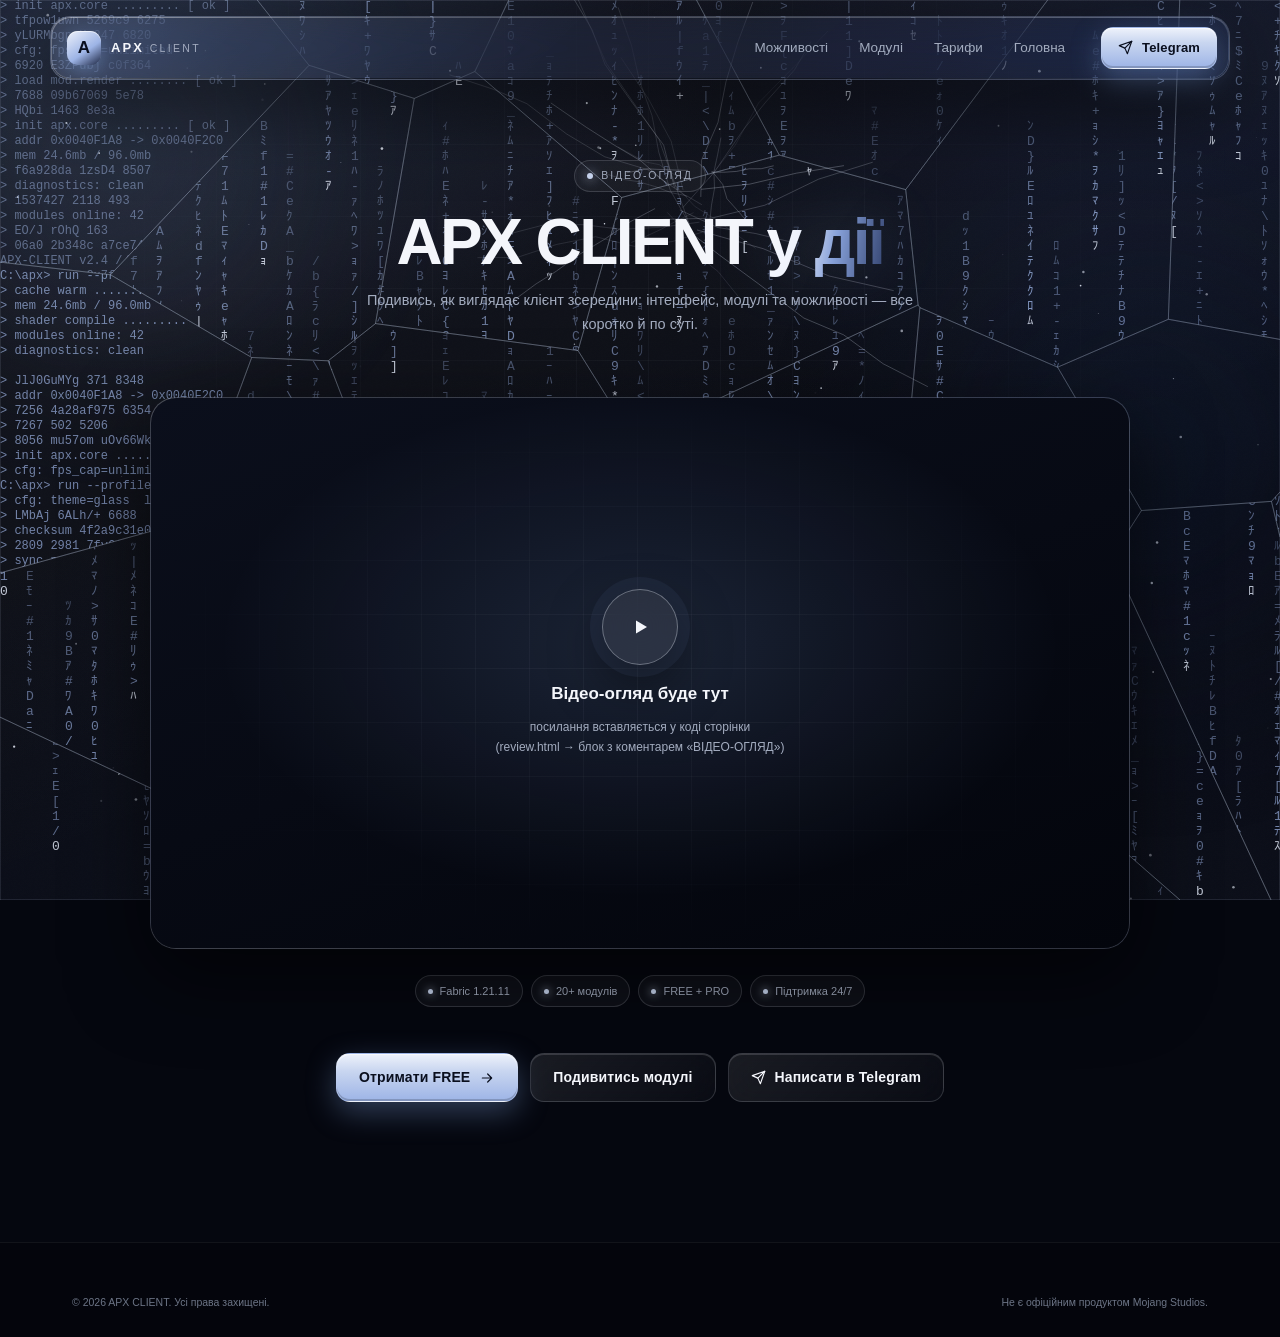
==== commit f39365ba: "Shattered-glass matrix background with terminal ambience and typing clicks" ====
--- a/review.html
+++ b/review.html
@@ -38,6 +38,7 @@
 <!-- ================= background ================= -->
 <div class="bg" aria-hidden="true">
   <canvas class="stars" id="stars"></canvas>
+  <canvas class="shards" id="shards"></canvas>
   <div class="orb orb-a"></div>
   <div class="orb orb-b"></div>
   <div class="orb orb-c"></div>
@@ -152,6 +153,7 @@
   </div>
 </footer>
 
+<script src="shards.js"></script>
 <script>
 (function(){
   "use strict";
--- a/style.css
+++ b/style.css
@@ -72,53 +72,389 @@
   background-image:url("data:image/svg+xml,%3Csvg xmlns='http://www.w3.org/2000/svg' width='140' height='140'%3E%3Cfilter id='n'%3E%3CfeTurbulence type='fractalNoise' baseFrequency='.85' numOctaves='2' stitchTiles='stitch'/%3E%3C/filter%3E%3Crect width='140' height='140' filter='url(%23n)' opacity='.55'/%3E%3C/svg%3E");
 }
 .stars{position:absolute;inset:0;width:100%;height:100%;display:block;opacity:.9;}
-
-/* ============ black hole intro ============ */
+/* shattered-glass layer: cracks, and matrix code visible through the shards */
+.shards{position:absolute;inset:0;width:100%;height:100%;display:block;opacity:.85;mix-blend-mode:screen;}
+
+/* ============ black hole intro (cinematic) ============ */
 .intro{
   position:fixed;inset:0;z-index:900;pointer-events:none;
+  display:grid;place-items:center;overflow:hidden;
+}
+.intro-void{
+  position:absolute;inset:0;background:#000;opacity:1;
+  transition:opacity .9s var(--ease);
+}
+.intro.is-void-out .intro-void{opacity:0;}
+
+.intro-hud{
+  position:relative;width:100%;height:100%;
   display:grid;place-items:center;
 }
-.intro::before{
-  content:"";position:absolute;inset:0;background:#000;
-  opacity:0;transition:opacity .42s var(--ease);
-}
-.intro.is-armed::before{opacity:1;}
-.intro.is-open::before{opacity:0;}
+
+/* ---- the hole itself (highly detailed, Ton 618 style) ---- */
+.intro-hole{
+  position:relative;display:grid;place-items:center;
+  width:0;height:0;
+}
+/* WebGL raytraced hole: fills the viewport, sits behind the CSS accents */
+.intro-hole .hole-gl{
+  position:fixed;left:50%;top:50%;transform:translate(-50%,-50%);
+  width:100vw;height:100vh;
+  width:100svh;height:100svh;
+  min-width:100vw;min-height:100vh;
+  border-radius:0;
+  opacity:0;
+  transition:opacity 1.1s var(--ease);
+  mix-blend-mode:screen;
+  z-index:0;
+}
+.intro.is-arming .intro-hole .hole-gl,
+.intro.is-releasing .intro-hole .hole-gl{opacity:1;}
+.intro-hole > *{
+  position:absolute;left:50%;top:50%;border-radius:50%;
+  transform:translate(-50%,-50%) scale(.05);
+  opacity:0;pointer-events:none;
+}
+/* everything ignites together, then keeps living */
+.intro.is-arming .intro-hole > *{
+  animation:holeIgnite 1.5s cubic-bezier(.18,.72,.2,1) forwards;
+}
+@keyframes holeIgnite{
+  0%{opacity:0;transform:translate(-50%,-50%) scale(.05);}
+  55%{opacity:1;}
+  100%{opacity:var(--ho,.9);transform:translate(-50%,-50%) scale(1);}
+}
+
+/* when the real WebGL raytracer is running, the CSS layers step aside */
+.intro.has-gl .intro-hole > *:not(.hole-gl){
+  opacity:0 !important;
+  animation:none !important;
+  transition:opacity .6s var(--ease);
+}
+
+/* --- lensed starfield: the starry backdrop warped around the mass --- */
+.intro-hole .hole-lensfield{
+  --ho:.55;
+  width:760px;height:760px;
+  background:
+    radial-gradient(circle at 50% 50%,rgba(120,165,235,.16) 0%,transparent 42%),
+    repeating-conic-gradient(from 0deg,rgba(220,236,255,.5) 0deg 1.1deg,transparent 1.1deg 27deg);
+  -webkit-mask-image:radial-gradient(circle,transparent 27%,#000 34%,#000 54%,transparent 66%);
+  mask-image:radial-gradient(circle,transparent 27%,#000 34%,#000 54%,transparent 66%);
+  filter:blur(1.6px);
+  transform:translate(-50%,-50%) scale(.05) rotate(0deg);
+  --halt:rotate(0deg);
+}
+.intro.is-arming .intro-hole .hole-lensfield{
+  animation:holeIgnite 1.5s cubic-bezier(.18,.72,.2,1) forwards;
+}
+.intro.is-releasing .intro-hole .hole-lensfield{
+  opacity:.55;
+  animation:lensSwirl 26s linear infinite;
+}
+@keyframes lensSwirl{
+  from{transform:translate(-50%,-50%) scale(1) rotate(0deg);}
+  to{transform:translate(-50%,-50%) scale(1) rotate(360deg);}
+}
+
+/* --- relativistic jets shooting out of the poles --- */
+.intro-hole .hole-jet{
+  --ho:.85;
+  border-radius:999px;width:3px;height:520px;
+  background:linear-gradient(to top,rgba(220,236,255,0),rgba(190,215,255,.55) 22%,rgba(255,255,255,.9) 48%,rgba(180,210,255,.4) 70%,transparent);
+  filter:blur(2.4px);
+  box-shadow:0 0 24px 4px rgba(150,190,255,.3);
+}
+.intro-hole .hole-jet.jet-up{
+  transform:translate(-50%,-50%) scale(.05) translateY(-300px);
+  --halt:translateY(-300px);
+}
+.intro-hole .hole-jet.jet-down{
+  transform:translate(-50%,-50%) scale(.05) translateY(300px) rotate(180deg);
+  --halt:translateY(300px) rotate(180deg);
+}
+.intro.is-releasing .intro-hole .hole-jet{animation:jetPulse 4.5s ease-in-out infinite;}
+.intro.is-releasing .intro-hole .hole-jet.jet-down{animation-delay:-2.25s;}
+@keyframes jetPulse{
+  0%,100%{opacity:.55;filter:blur(2.6px);}
+  50%{opacity:.95;filter:blur(1.8px);}
+}
+
+/* --- halo: photon-sphere bloom in two layers --- */
+.intro-hole .hole-halo{
+  --ho:.9;
+  width:420px;height:420px;
+  background:radial-gradient(circle,
+    transparent 30%,
+    rgba(190,215,255,.30) 40%,
+    rgba(130,175,240,.16) 47%,
+    transparent 58%);
+  filter:blur(14px);
+}
+.intro-hole .hole-halo.halo-2{
+  --ho:.7;
+  width:620px;height:620px;
+  background:radial-gradient(circle,
+    transparent 34%,
+    rgba(110,155,225,.16) 44%,
+    transparent 60%);
+  filter:blur(26px);
+}
+.intro.is-releasing .intro-hole .hole-halo{animation:haloBreath 5.2s ease-in-out infinite;}
+.intro.is-releasing .intro-hole .hole-halo.halo-2{animation-duration:6.8s;animation-delay:-1.4s;}
+@keyframes haloBreath{
+  0%,100%{opacity:.72;transform:translate(-50%,-50%) scale(1);}
+  50%{opacity:1;transform:translate(-50%,-50%) scale(1.06);}
+}
+
+/* --- accretion disk: three rotating layers --- */
+.intro-hole .hole-disk{
+  --ho:.95;
+  border-radius:50%;
+  -webkit-mask-image:radial-gradient(circle,transparent 30%,#000 40%,#000 70%,transparent 82%);
+  mask-image:radial-gradient(circle,transparent 30%,#000 40%,#000 70%,transparent 82%);
+  transform-origin:50% 50%;
+  will-change:transform;
+}
+/* near side: the broad rotating band */
+.intro-hole .hole-disk.disk-front{
+  --ho:.95;
+  width:560px;height:560px;
+  transform:translate(-50%,-50%) scale(.05) rotate(-21deg) scaleX(.30);
+  background:conic-gradient(from 0deg,
+    rgba(255,255,255,0) 0deg,
+    rgba(150,192,248,.55) 32deg,
+    rgba(255,255,255,.95) 62deg,
+    rgba(178,212,255,.6) 96deg,
+    rgba(255,255,255,.85) 140deg,
+    rgba(140,182,240,.45) 186deg,
+    rgba(255,255,255,.9) 224deg,
+    rgba(160,198,250,.5) 268deg,
+    rgba(255,255,255,.7) 310deg,
+    rgba(255,255,255,0) 360deg);
+  filter:blur(8px);
+}
+/* far side: lensed halo arcing above and below */
+.intro-hole .hole-disk.disk-back{
+  --ho:.6;
+  width:560px;height:560px;
+  transform:translate(-50%,-50%) scale(.05) rotate(-21deg) scaleX(.30) scaleY(1.05);
+  background:conic-gradient(from 180deg,
+    rgba(255,255,255,0),
+    rgba(200,224,255,.55) 40deg,
+    rgba(255,255,255,.85) 90deg,
+    rgba(200,224,255,.5) 150deg,
+    rgba(255,255,255,0) 210deg);
+  filter:blur(16px);
+}
+/* inner ring: hottest, tightest, brightest */
+.intro-hole .hole-disk.disk-inner{
+  --ho:1;
+  width:360px;height:360px;
+  transform:translate(-50%,-50%) scale(.05) rotate(-21deg) scaleX(.30);
+  background:conic-gradient(from 0deg,
+    rgba(255,255,255,.4),
+    rgba(255,255,255,1) 40deg,
+    rgba(214,232,255,.75) 110deg,
+    rgba(255,255,255,.95) 180deg,
+    rgba(220,238,255,.7) 250deg,
+    rgba(255,255,255,.9) 310deg,
+    rgba(255,255,255,.4) 360deg);
+  filter:blur(3.5px);
+}
+/* ignition that keeps each disk's elliptical tilt */
+.intro.is-arming .intro-hole .hole-disk.disk-front{animation:diskIgnite 1.5s cubic-bezier(.18,.72,.2,1) forwards;}
+.intro.is-arming .intro-hole .hole-disk.disk-inner{animation:diskIgniteTight 1.5s cubic-bezier(.18,.72,.2,1) forwards;}
+.intro.is-arming .intro-hole .hole-disk.disk-back{animation:diskIgniteBack 1.5s cubic-bezier(.18,.72,.2,1) forwards;}
+@keyframes diskIgnite{
+  0%{opacity:0;transform:translate(-50%,-50%) scale(.05) rotate(-21deg) scaleX(.30);}
+  55%{opacity:1;}
+  100%{opacity:.95;transform:translate(-50%,-50%) scale(1) rotate(-21deg) scaleX(.30);}
+}
+@keyframes diskIgniteTight{
+  0%{opacity:0;transform:translate(-50%,-50%) scale(.05) rotate(-21deg) scaleX(.30);}
+  55%{opacity:1;}
+  100%{opacity:1;transform:translate(-50%,-50%) scale(1) rotate(-21deg) scaleX(.30);}
+}
+@keyframes diskIgniteBack{
+  0%{opacity:0;transform:translate(-50%,-50%) scale(.05) rotate(-21deg) scaleX(.30) scaleY(1.05);}
+  55%{opacity:.7;}
+  100%{opacity:.6;transform:translate(-50%,-50%) scale(1) rotate(-21deg) scaleX(.30) scaleY(1.05);}
+}
+.intro.is-releasing .intro-hole .hole-disk.disk-front{animation:diskRotate 7.5s linear infinite;}
+.intro.is-releasing .intro-hole .hole-disk.disk-inner{animation:diskRotateTight 4.2s linear infinite;}
+.intro.is-releasing .intro-hole .hole-disk.disk-back{animation:diskRotateBack 11s linear infinite;}
+@keyframes diskRotate{
+  from{transform:translate(-50%,-50%) scale(1) rotate(-21deg) scaleX(.30) rotate(0deg);}
+  to{transform:translate(-50%,-50%) scale(1) rotate(-21deg) scaleX(.30) rotate(360deg);}
+}
+@keyframes diskRotateTight{
+  from{transform:translate(-50%,-50%) scale(1) rotate(-21deg) scaleX(.30) rotate(0deg);}
+  to{transform:translate(-50%,-50%) scale(1) rotate(-21deg) scaleX(.30) rotate(360deg);}
+}
+@keyframes diskRotateBack{
+  from{transform:translate(-50%,-50%) scale(1) rotate(-21deg) scaleX(.30) scaleY(1.05) rotate(360deg);}
+  to{transform:translate(-50%,-50%) scale(1) rotate(-21deg) scaleX(.30) scaleY(1.05) rotate(0deg);}
+}
+
+/* --- event horizon shadow: the absolute black disc --- */
+.intro-hole .hole-shadow{
+  --ho:1;
+  width:196px;height:196px;background:#000;
+  box-shadow:
+    0 0 22px 6px rgba(0,0,0,.95),
+    0 0 60px 18px rgba(6,10,22,.85),
+    inset 0 0 24px 8px rgba(0,0,0,1);
+}
+
+/* --- photon ring: razor-thin brilliant circle --- */
+.intro-hole .hole-photon{
+  --ho:1;
+  width:214px;height:214px;
+  border:1.6px solid rgba(255,255,255,.95);
+  box-shadow:
+    0 0 10px 2px rgba(255,255,255,.85),
+    0 0 26px 6px rgba(190,215,255,.6),
+    0 0 60px 16px rgba(140,180,240,.35),
+    inset 0 0 18px 3px rgba(220,236,255,.5);
+}
+.intro.is-releasing .intro-hole .hole-photon{animation:photonPulse 2.6s ease-in-out infinite;}
+@keyframes photonPulse{
+  0%,100%{opacity:1;filter:brightness(1);}
+  50%{opacity:.88;filter:brightness(1.35);}
+}
+
+/* --- lensing arcs: light bent over the top and under the bottom --- */
+.intro-hole .hole-arc{
+  --ho:.75;
+  border-radius:50%;
+  border:2px solid transparent;
+  border-top-color:rgba(255,255,255,.85);
+  border-bottom-color:rgba(190,215,255,.6);
+  filter:blur(1.2px) drop-shadow(0 0 12px rgba(190,215,255,.5));
+}
+.intro-hole .hole-arc.arc-a{width:270px;height:270px;}
+.intro-hole .hole-arc.arc-b{width:320px;height:320px;--ho:.5;border-top-color:rgba(214,232,255,.6);border-bottom-color:rgba(160,198,250,.4);}
+.intro.is-releasing .intro-hole .hole-arc{animation:arcDrift 9s ease-in-out infinite alternate;}
+.intro.is-releasing .intro-hole .hole-arc.arc-b{animation-duration:13s;animation-delay:-3s;}
+@keyframes arcDrift{
+  from{transform:translate(-50%,-50%) scale(1) rotate(-4deg);}
+  to{transform:translate(-50%,-50%) scale(1.05) rotate(4deg);}
+}
+
+/* --- relativistic beaming: the approaching side is brighter --- */
+.intro-hole .hole-doppler{
+  --ho:.85;
+  width:560px;height:560px;
+  background:linear-gradient(100deg,
+    rgba(255,255,255,0) 34%,
+    rgba(255,255,255,.55) 48%,
+    rgba(255,255,255,.85) 52%,
+    rgba(255,255,255,0) 66%);
+  -webkit-mask-image:radial-gradient(circle,transparent 32%,#000 42%,#000 72%,transparent 84%);
+  mask-image:radial-gradient(circle,transparent 32%,#000 42%,#000 72%,transparent 84%);
+  filter:blur(10px);
+  transform:translate(-50%,-50%) scale(1) rotate(-21deg) scaleX(.30);
+  --halt:rotate(-21deg) scaleX(.30);
+}
+.intro.is-releasing .intro-hole .hole-doppler{animation:diskRotate 7.5s linear infinite;}
+
 .intro-core{
-  position:relative;width:14px;height:14px;border-radius:50%;
-  background:#000;
-  box-shadow:0 0 0 1px rgba(232,240,255,.5),0 0 40px 6px rgba(150,190,255,.35);
-  transform:scale(.001);opacity:0;
-}
-.intro.is-armed .intro-core{opacity:1;transform:scale(1);}
-.intro.is-open .intro-core{
-  opacity:0;transform:scale(1);
-  transition:transform .85s cubic-bezier(.3,0,.2,1),opacity .5s ease .42s;
-}
+  position:absolute;left:50%;top:50%;width:16px;height:16px;border-radius:50%;background:#000;
+  box-shadow:0 0 0 1px rgba(232,240,255,.6),0 0 60px 10px rgba(150,190,255,.45),0 0 140px 30px rgba(90,140,230,.25);
+  transform:translate(-50%,-50%) scale(.02);opacity:0;
+}
+.intro.is-arming .intro-core{animation:coreGrow 1.05s cubic-bezier(.2,.8,.2,1) forwards;}
+@keyframes coreGrow{
+  0%{transform:translate(-50%,-50%) scale(.02);opacity:0;}
+  40%{opacity:1;}
+  100%{transform:translate(-50%,-50%) scale(1);opacity:1;}
+}
+
 .intro-ring{
-  position:absolute;width:16px;height:16px;border-radius:50%;
-  border:1.5px solid rgba(220,235,255,.85);opacity:0;
-}
-.intro.is-open .intro-ring{
-  opacity:1;
-  animation:holeRing 1.25s cubic-bezier(.16,.68,.24,1) forwards;
-}
+  position:absolute;left:50%;top:50%;width:20px;height:20px;border-radius:50%;
+  border:1.5px solid rgba(224,238,255,.85);opacity:0;
+}
+.intro.is-arming .intro-ring{animation:holeRing 1.5s cubic-bezier(.16,.68,.24,1) .25s forwards;}
+.intro.is-arming .intro-ring.ring-2{animation-delay:.5s;}
 @keyframes holeRing{
-  0%{transform:scale(1);opacity:.9;}
-  70%{opacity:.28;}
-  100%{transform:scale(120);opacity:0;}
-}
+  0%{transform:translate(-50%,-50%) scale(1);opacity:.85;}
+  70%{opacity:.22;}
+  100%{transform:translate(-50%,-50%) scale(140);opacity:0;}
+}
+
+/* ---- badge above the hole ---- */
+.intro-badge{
+  position:absolute;top:16%;left:50%;transform:translate(-50%, -14px);
+  display:flex;align-items:center;gap:11px;opacity:0;
+}
+.intro.is-arming .intro-badge{animation:badgeIn .9s var(--ease) .55s forwards;}
+@keyframes badgeIn{
+  from{opacity:0;transform:translate(-50%,-14px) scale(.9);filter:blur(6px);}
+  to{opacity:1;transform:translate(-50%,0) scale(1);filter:blur(0);}
+}
+.intro-badge-mark{
+  width:38px;height:38px;border-radius:12px;display:grid;place-items:center;
+  font-weight:700;font-size:18px;color:#0a0f1e;
+  background:linear-gradient(145deg,#eef2fb,#9db4e6 58%,#1c2542);
+  box-shadow:0 8px 24px rgba(0,0,0,.5),inset 0 1px 0 rgba(255,255,255,.6);
+}
+.intro-badge-name{font-size:20px;font-weight:600;letter-spacing:.01em;}
+.intro-badge-name em{font-style:normal;color:var(--accent-bright);}
+
+/* ---- features flying out of the hole ---- */
+.intro-pull{
+  position:absolute;inset:0;pointer-events:none;
+}
+.intro-chip{
+  position:absolute;left:50%;top:50%;
+  display:inline-flex;align-items:center;gap:8px;
+  padding:11px 16px;border-radius:14px;white-space:nowrap;
+  font-size:13.5px;font-weight:600;color:var(--text);
+  border:1px solid rgba(232,240,255,.2);
+  background:linear-gradient(135deg,rgba(255,255,255,.12),rgba(255,255,255,.03));
+  -webkit-backdrop-filter:blur(18px) saturate(150%);
+  backdrop-filter:blur(18px) saturate(150%);
+  box-shadow:0 16px 40px rgba(0,0,0,.5),inset 0 1px 0 rgba(255,255,255,.22);
+  opacity:0;
+  transform:translate(-50%,-50%) scale(.4);
+  will-change:transform,opacity,filter;
+}
+.intro-chip .sicon{color:var(--accent-bright);}
+.intro.is-releasing .intro-chip{
+  animation:chipFly 1.15s cubic-bezier(.14,.86,.24,1) forwards;
+}
+@keyframes chipFly{
+  0%{opacity:0;transform:translate(-50%,-50%) scale(.35);filter:blur(10px);}
+  22%{opacity:1;filter:blur(0);}
+  100%{opacity:1;transform:translate(calc(-50% + var(--dx,0px)), calc(-50% + var(--dy,0px))) scale(1);}
+}
+
+/* ---- scroll hint ---- */
+.intro-scroll{
+  position:absolute;bottom:9%;left:50%;transform:translateX(-50%);
+  display:flex;flex-direction:column;align-items:center;gap:7px;
+  font-size:11px;letter-spacing:.16em;text-transform:uppercase;color:var(--muted);
+  opacity:0;
+}
+.intro.is-releasing .intro-scroll{animation:badgeIn .8s var(--ease) 1.5s forwards;}
+.intro-scroll .sicon{transform:rotate(90deg);animation:scrollNudge 1.6s var(--ease) infinite;}
+@keyframes scrollNudge{
+  0%,100%{transform:translateX(0) rotate(90deg);}
+  50%{transform:translateX(5px) rotate(90deg);}
+}
+.intro.is-done{display:none;}
+
 .intro-flash{
-  position:absolute;inset:0;background:radial-gradient(circle at 50% 50%,rgba(190,215,255,.55),transparent 62%);
+  position:absolute;inset:0;background:radial-gradient(circle at 50% 50%,rgba(190,215,255,.55),transparent 60%);
   opacity:0;
 }
-.intro.is-open .intro-flash{animation:holeFlash .9s ease-out forwards;}
+.intro.is-arming .intro-flash{animation:holeFlash 1s ease-out .15s forwards;}
 @keyframes holeFlash{
   0%{opacity:0;transform:scale(.06);}
-  35%{opacity:.5;}
-  100%{opacity:0;transform:scale(1.4);}
-}
-.intro.is-done{display:none;}
+  30%{opacity:.42;}
+  100%{opacity:0;transform:scale(1.5);}
+}
 
 /* ============ event horizon portal (page / section travel) ============ */
 .horizon{
@@ -186,13 +522,38 @@
 
 /* elements that emerge from the hole */
 .intro-item{opacity:0;transform:translateY(14px) scale(.94);}
-.intro.is-filling .intro-item{
-  animation:emerge .78s cubic-bezier(.16,.84,.24,1) forwards;
-  animation-delay:calc(.42s + var(--io,0) * 90ms);
+html.intro-play .intro-item{
+  animation:emerge .82s cubic-bezier(.16,.84,.24,1) forwards;
 }
 @keyframes emerge{
-  from{opacity:0;transform:translateY(22px) scale(.9);filter:blur(8px);}
+  from{opacity:0;transform:translateY(24px) scale(.9);filter:blur(8px);}
   to{opacity:1;transform:none;filter:blur(0);}
+}
+
+/* burst particles flying out of the hole */
+.intro-spark{
+  position:absolute;width:3px;height:3px;border-radius:50%;
+  background:radial-gradient(circle,#fff,rgba(190,215,255,.5) 55%,transparent 72%);
+  transform:translate(-50%,-50%);
+  animation:sparkFly 1.25s cubic-bezier(.12,.8,.3,1) forwards;
+}
+@keyframes sparkFly{
+  0%{opacity:0;transform:translate(-50%,-50%) scale(.2);}
+  15%{opacity:1;}
+  100%{opacity:0;transform:translate(calc(-50% + var(--sx,0px)), calc(-50% + var(--sy,0px))) scale(.4);}
+}
+
+/* the view is pulled down toward the main content */
+body.intro-glide{transition:transform .9s var(--ease),filter .9s ease,opacity .9s ease;}
+.intro.is-leaving{animation:introLeave .9s var(--ease) forwards;}
+@keyframes introLeave{
+  0%{opacity:1;}
+  100%{opacity:0;}
+}
+.intro.is-leaving .intro-hud{animation:hudPull .9s var(--ease) forwards;}
+@keyframes hudPull{
+  0%{transform:translateY(0) scale(1);opacity:1;filter:blur(0);}
+  100%{transform:translateY(-70px) scale(1.22);opacity:0;filter:blur(12px);}
 }
 
 /* ============ glass ============ */
@@ -334,6 +695,20 @@
 }
 .nav-links a:hover{color:var(--text);background:rgba(255,255,255,.06);}
 .nav-cta{padding:10px 16px;border-radius:12px;font-size:13px;}
+.sound-toggle{
+  width:38px;height:38px;border-radius:11px;display:grid;place-items:center;
+  border:1px solid var(--stroke);background:rgba(255,255,255,.05);
+  color:var(--text);margin-left:6px;
+  transition:background .2s,color .2s,border-color .2s;
+}
+.sound-toggle:hover{background:rgba(255,255,255,.1);border-color:var(--stroke-strong);}
+.sound-toggle.is-muted{color:var(--muted-2);}
+.sound-toggle .sicon{stroke:currentColor;}
+.sound-toggle:not(.is-muted) .sicon{animation:soundPulse 2.4s ease-in-out infinite;}
+@keyframes soundPulse{
+  0%,100%{opacity:.95;}
+  50%{opacity:.6;}
+}
 .burger{
   display:none;width:40px;height:40px;border-radius:11px;border:1px solid var(--stroke);
   background:rgba(255,255,255,.05);place-items:center;
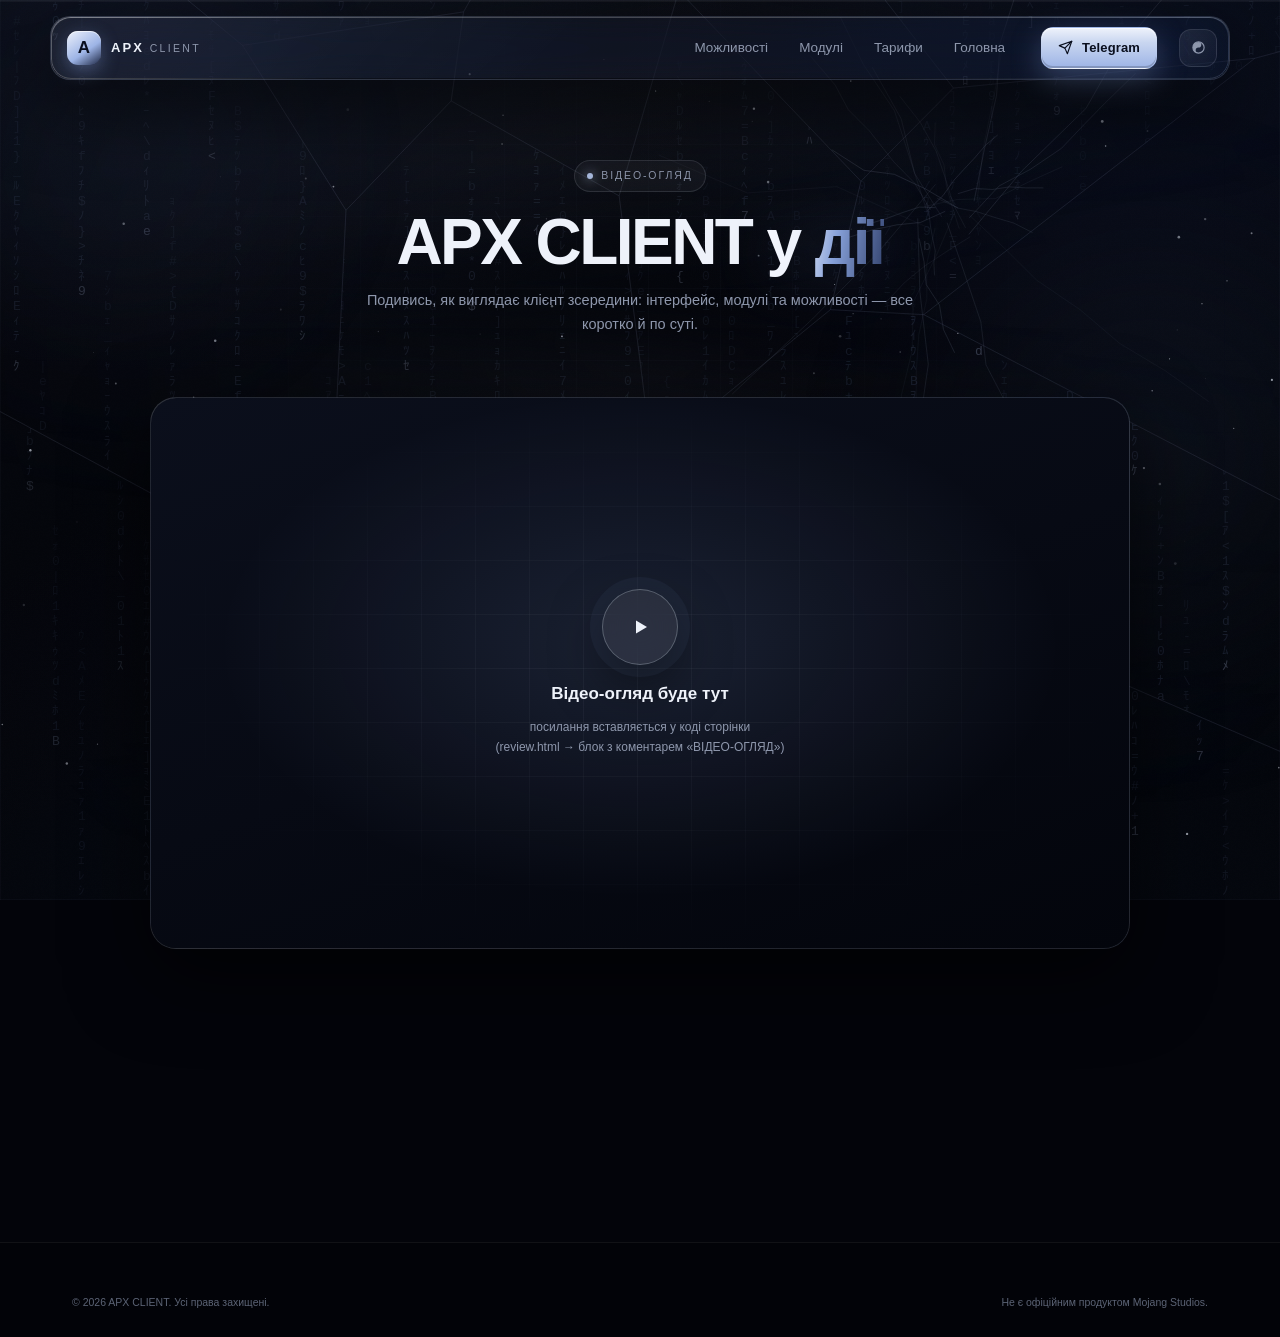
==== commit 9566c524: "Ambient decor: aurora ribbons, orbital sigils, scroll rail, section brackets" ====
--- a/review.html
+++ b/review.html
@@ -6,6 +6,7 @@
 <title>Огляд · APX CLIENT</title>
 <meta name="description" content="Відео-огляд APX CLIENT — інтерфейс, модулі та можливості клієнта.">
 <link rel="stylesheet" href="style.css">
+<script src="theme.js"></script>
 <style>
   .review-body{display:flex;flex-direction:column;gap:22px;}
   .review-meta{
@@ -36,7 +37,7 @@
 </svg>
 
 <!-- ================= background ================= -->
-<div class="bg" aria-hidden="true">
+<div class="bg" id="bg" aria-hidden="true">
   <canvas class="stars" id="stars"></canvas>
   <canvas class="shards" id="shards"></canvas>
   <div class="orb orb-a"></div>
@@ -72,6 +73,7 @@
         <svg class="sicon" width="15" height="15" aria-hidden="true"><use href="#i-telegram"/></svg>
         Telegram
       </a>
+      <span id="themeSlot" data-theme-slot></span>
       <button class="burger" id="burger" aria-label="Меню" aria-expanded="false" aria-controls="mobileMenu">
         <span></span><span></span><span></span>
       </button>
@@ -81,6 +83,10 @@
       <a href="index.html#modules">Модулі</a>
       <a href="index.html#pricing">Тарифи</a>
       <a href="index.html">Головна</a>
+      <div class="mobile-theme">
+        <span>Тема оформлення</span>
+        <span id="themeSlotMobile" data-theme-slot></span>
+      </div>
       <a class="btn btn-primary" href="https://t.me/yourchannel" target="_blank" rel="noopener">Telegram</a>
     </div>
   </div>
@@ -154,6 +160,7 @@
 </footer>
 
 <script src="shards.js"></script>
+<script src="decor.js"></script>
 <script>
 (function(){
   "use strict";
--- a/style.css
+++ b/style.css
@@ -1,23 +1,115 @@
 /* ============================================================
    APX CLIENT — liquid glass UI
+   Themes are pure CSS custom properties. The active one is set on
+   <html data-theme="..."> by theme.js and remembered in localStorage.
    ============================================================ */
+
+/* ---- structural tokens: identical in every theme ---- */
 :root{
-  --bg:#05070f;
-  --text:#f4f6fb;
-  --muted:#a3acbf;
-  --muted-2:#6c7486;
-  --accent:#9db4e6;
-  --accent-bright:#c9d6f0;
-  --accent-soft:#e2e9f7;
-  --stroke:rgba(232,240,255,.16);
-  --stroke-strong:rgba(236,243,255,.34);
-  --glass:linear-gradient(135deg,rgba(255,255,255,.10),rgba(255,255,255,.03) 44%,rgba(150,180,235,.06));
-  --glass-dark:linear-gradient(150deg,rgba(11,15,29,.66),rgba(3,5,12,.56));
-  --shadow:0 26px 80px rgba(0,0,0,.58);
   --radius:26px;
   --nav-height:64px;
   --container:1180px;
   --ease:cubic-bezier(.22,.72,.24,1);
+}
+
+/* ---- theme: COSMIC (deep blue-black, the default) ---- */
+:root, [data-theme="cosmic"]{
+  --bg:#03040a;
+  --bg-2:#020308;
+  --text:#eef2fa;
+  --muted:#8e97ac;
+  --muted-2:#5b6375;
+  --accent:#7f97cf;
+  --accent-bright:#a9bade;
+  --accent-soft:#c9d4ea;
+  --glow-a:rgba(78,105,168,.13);
+  --glow-b:rgba(10,16,34,.62);
+  --glow-c:rgba(14,22,44,.34);
+  --stroke:rgba(226,236,255,.12);
+  --stroke-strong:rgba(232,241,255,.26);
+  --glass:linear-gradient(135deg,rgba(255,255,255,.07),rgba(255,255,255,.02) 44%,rgba(130,160,220,.04));
+  --glass-dark:linear-gradient(150deg,rgba(8,11,22,.72),rgba(2,3,9,.64));
+  --shadow:0 26px 80px rgba(0,0,0,.66);
+  --canvas-tint:110,132,180;
+  --canvas-bright:146,164,206;
+  --canvas-soft:172,188,222;
+  --accent-rgb:127,151,207;
+  --soft-rgb:201,212,234;
+}
+
+/* ---- theme: OBSIDIAN (neutral gray-black, no blue) ---- */
+[data-theme="obsidian"]{
+  --bg:#070708;
+  --bg-2:#040405;
+  --text:#f0f0f2;
+  --muted:#9a9aa2;
+  --muted-2:#66666e;
+  --accent:#b9bac2;
+  --accent-bright:#d8d9e0;
+  --accent-soft:#ecedf2;
+  --glow-a:rgba(150,150,160,.10);
+  --glow-b:rgba(14,14,16,.62);
+  --glow-c:rgba(20,20,24,.34);
+  --stroke:rgba(240,240,245,.12);
+  --stroke-strong:rgba(245,245,250,.26);
+  --glass:linear-gradient(135deg,rgba(255,255,255,.07),rgba(255,255,255,.02) 44%,rgba(190,190,200,.04));
+  --glass-dark:linear-gradient(150deg,rgba(14,14,17,.72),rgba(4,4,6,.64));
+  --shadow:0 26px 80px rgba(0,0,0,.7);
+  --canvas-tint:150,150,160;
+  --canvas-bright:190,190,200;
+  --canvas-soft:214,214,224;
+  --accent-rgb:185,186,194;
+  --soft-rgb:236,237,242;
+}
+
+/* ---- theme: ABYSS (teal-black, cold water) ---- */
+[data-theme="abyss"]{
+  --bg:#02080a;
+  --bg-2:#010607;
+  --text:#e9f5f6;
+  --muted:#87a3a6;
+  --muted-2:#546e71;
+  --accent:#6fb3ba;
+  --accent-bright:#9fd3d8;
+  --accent-soft:#c6e6e9;
+  --glow-a:rgba(60,140,150,.13);
+  --glow-b:rgba(6,24,28,.62);
+  --glow-c:rgba(8,32,38,.34);
+  --stroke:rgba(220,245,248,.12);
+  --stroke-strong:rgba(228,248,250,.26);
+  --glass:linear-gradient(135deg,rgba(255,255,255,.07),rgba(255,255,255,.02) 44%,rgba(110,180,190,.05));
+  --glass-dark:linear-gradient(150deg,rgba(5,18,21,.72),rgba(1,6,8,.64));
+  --shadow:0 26px 80px rgba(0,0,0,.68);
+  --canvas-tint:96,164,172;
+  --canvas-bright:140,196,202;
+  --canvas-soft:176,218,222;
+  --accent-rgb:111,179,186;
+  --soft-rgb:198,230,233;
+}
+
+/* ---- theme: EMBER (warm amber-black, the only warm one) ---- */
+[data-theme="ember"]{
+  --bg:#0a0603;
+  --bg-2:#060402;
+  --text:#faf1e6;
+  --muted:#a89380;
+  --muted-2:#6e5f4e;
+  --accent:#cf9d68;
+  --accent-bright:#e6c094;
+  --accent-soft:#f0dcc2;
+  --glow-a:rgba(180,120,60,.12);
+  --glow-b:rgba(30,18,8,.62);
+  --glow-c:rgba(40,26,12,.34);
+  --stroke:rgba(250,238,222,.12);
+  --stroke-strong:rgba(252,242,228,.26);
+  --glass:linear-gradient(135deg,rgba(255,255,255,.07),rgba(255,255,255,.02) 44%,rgba(200,150,90,.05));
+  --glass-dark:linear-gradient(150deg,rgba(22,13,6,.72),rgba(8,5,2,.64));
+  --shadow:0 26px 80px rgba(0,0,0,.66);
+  --canvas-tint:186,140,92;
+  --canvas-bright:214,176,132;
+  --canvas-soft:236,208,176;
+  --accent-rgb:207,157,104;
+  --soft-rgb:240,220,194;
 }
 
 *{box-sizing:border-box;margin:0;padding:0;}
@@ -41,18 +133,19 @@
 /* ============ background ============ */
 .bg{
   position:fixed;inset:0;z-index:0;overflow:hidden;pointer-events:none;background:
-    radial-gradient(1000px 700px at 12% -5%,rgba(110,145,215,.20),transparent 60%),
-    radial-gradient(900px 700px at 92% 8%,rgba(16,26,52,.55),transparent 62%),
-    radial-gradient(1200px 900px at 50% 110%,rgba(24,36,68,.32),transparent 70%),
-    #04060e;
+    radial-gradient(1000px 700px at 12% -5%,var(--glow-a),transparent 60%),
+    radial-gradient(900px 700px at 92% 8%,var(--glow-b),transparent 62%),
+    radial-gradient(1200px 900px at 50% 110%,var(--glow-c),transparent 70%),
+    var(--bg-2);
+  transition:background .6s var(--ease);
 }
 .orb{
-  position:absolute;border-radius:50%;filter:blur(90px);opacity:.55;
+  position:absolute;border-radius:50%;filter:blur(90px);opacity:.34;
   animation:orbFloat 20s var(--ease) infinite alternate;will-change:transform;
 }
-.orb-a{width:520px;height:520px;left:-140px;top:-100px;background:radial-gradient(circle,rgba(180,205,245,.28),transparent 66%);}
-.orb-b{width:620px;height:620px;right:-180px;top:16%;background:radial-gradient(circle,rgba(30,52,96,.42),transparent 66%);animation-delay:-7s;}
-.orb-c{width:720px;height:720px;left:28%;bottom:-400px;background:radial-gradient(circle,rgba(18,30,60,.5),transparent 66%);animation-delay:-13s;}
+.orb-a{width:520px;height:520px;left:-140px;top:-100px;background:radial-gradient(circle,rgba(var(--canvas-bright),.18),transparent 66%);}
+.orb-b{width:620px;height:620px;right:-180px;top:16%;background:radial-gradient(circle,rgba(var(--canvas-tint),.30),transparent 66%);animation-delay:-7s;}
+.orb-c{width:720px;height:720px;left:28%;bottom:-400px;background:radial-gradient(circle,rgba(var(--canvas-tint),.36),transparent 66%);animation-delay:-13s;}
 @keyframes orbFloat{
   from{transform:translate3d(0,0,0) scale(1);}
   to{transform:translate3d(44px,-34px,0) scale(1.08);}
@@ -60,20 +153,20 @@
 .grid-lines{
   position:absolute;inset:0;
   background-image:
-    linear-gradient(rgba(232,240,255,.05) 1px,transparent 1px),
-    linear-gradient(90deg,rgba(232,240,255,.05) 1px,transparent 1px);
+    linear-gradient(rgba(var(--canvas-soft),.05) 1px,transparent 1px),
+    linear-gradient(90deg,rgba(var(--canvas-soft),.05) 1px,transparent 1px);
   background-size:72px 72px;
   -webkit-mask-image:radial-gradient(ellipse at 50% 34%,#000 0%,transparent 76%);
   mask-image:radial-gradient(ellipse at 50% 34%,#000 0%,transparent 76%);
-  opacity:.75;
+  opacity:.5;
 }
 .noise{
   position:absolute;inset:0;opacity:.035;mix-blend-mode:overlay;
   background-image:url("data:image/svg+xml,%3Csvg xmlns='http://www.w3.org/2000/svg' width='140' height='140'%3E%3Cfilter id='n'%3E%3CfeTurbulence type='fractalNoise' baseFrequency='.85' numOctaves='2' stitchTiles='stitch'/%3E%3C/filter%3E%3Crect width='140' height='140' filter='url(%23n)' opacity='.55'/%3E%3C/svg%3E");
 }
-.stars{position:absolute;inset:0;width:100%;height:100%;display:block;opacity:.9;}
+.stars{position:absolute;inset:0;width:100%;height:100%;display:block;opacity:.62;}
 /* shattered-glass layer: cracks, and matrix code visible through the shards */
-.shards{position:absolute;inset:0;width:100%;height:100%;display:block;opacity:.85;mix-blend-mode:screen;}
+.shards{position:absolute;inset:0;width:100%;height:100%;display:block;opacity:.4;mix-blend-mode:screen;}
 
 /* ============ black hole intro (cinematic) ============ */
 .intro{
@@ -422,11 +515,11 @@
 }
 .intro-chip .sicon{color:var(--accent-bright);}
 .intro.is-releasing .intro-chip{
-  animation:chipFly 1.15s cubic-bezier(.14,.86,.24,1) forwards;
+  animation:chipFly 1.9s cubic-bezier(.16,.86,.26,1) forwards;
 }
 @keyframes chipFly{
-  0%{opacity:0;transform:translate(-50%,-50%) scale(.35);filter:blur(10px);}
-  22%{opacity:1;filter:blur(0);}
+  0%{opacity:0;transform:translate(-50%,-50%) scale(.55);filter:blur(14px);}
+  30%{opacity:1;filter:blur(0);}
   100%{opacity:1;transform:translate(calc(-50% + var(--dx,0px)), calc(-50% + var(--dy,0px))) scale(1);}
 }
 
@@ -523,11 +616,25 @@
 /* elements that emerge from the hole */
 .intro-item{opacity:0;transform:translateY(14px) scale(.94);}
 html.intro-play .intro-item{
-  animation:emerge .82s cubic-bezier(.16,.84,.24,1) forwards;
+  animation:emerge 1.15s cubic-bezier(.16,.86,.24,1) forwards;
 }
 @keyframes emerge{
-  from{opacity:0;transform:translateY(24px) scale(.9);filter:blur(8px);}
+  from{opacity:0;transform:translateY(20px) scale(.95);filter:blur(7px);}
   to{opacity:1;transform:none;filter:blur(0);}
+}
+
+/* the top bar stays hidden until the intro has fully finished */
+html.intro-lock .nav-wrap{opacity:0;pointer-events:none;}
+html.intro-lock .nav-wrap,
+html.intro-play:not(.intro-ready) .nav-wrap{
+  opacity:0;pointer-events:none;
+}
+html.intro-ready .nav-wrap{
+  animation:navDrop 1.1s cubic-bezier(.16,.84,.24,1) forwards;
+}
+@keyframes navDrop{
+  from{opacity:0;transform:translateY(-18px);}
+  to{opacity:1;transform:none;}
 }
 
 /* burst particles flying out of the hole */
@@ -647,9 +754,9 @@
 .btn-primary{
   color:#0a0f1e;
   background:linear-gradient(180deg,#eef2fb 0%,#c9d6f0 36%,#9db4e6 100%);
-  box-shadow:0 10px 30px rgba(130,165,225,.35),inset 0 1px 0 rgba(255,255,255,.6),inset 0 -2px 0 rgba(0,0,0,.18);
-}
-.btn-primary:hover{transform:translateY(-2px);box-shadow:0 16px 40px rgba(130,165,225,.46),inset 0 1px 0 rgba(255,255,255,.65);}
+  box-shadow:0 10px 30px rgba(var(--accent-rgb),.35),inset 0 1px 0 rgba(255,255,255,.6),inset 0 -2px 0 rgba(0,0,0,.18);
+}
+.btn-primary:hover{transform:translateY(-2px);box-shadow:0 16px 40px rgba(var(--accent-rgb),.46),inset 0 1px 0 rgba(255,255,255,.65);}
 .btn-glass{
   color:var(--text);
   background:linear-gradient(135deg,rgba(255,255,255,.09),rgba(255,255,255,.025));
@@ -659,6 +766,52 @@
   backdrop-filter:blur(14px);
 }
 .btn-glass:hover{background:rgba(255,255,255,.11);border-color:var(--stroke-strong);transform:translateY(-2px);}
+/* ============ theme picker ============ */
+.theme-picker{position:relative;display:inline-flex;}
+.theme-btn{
+  display:inline-flex;align-items:center;justify-content:center;
+  width:38px;height:38px;border-radius:12px;cursor:pointer;
+  color:var(--muted);border:1px solid var(--stroke);
+  background:linear-gradient(135deg,rgba(255,255,255,.07),rgba(255,255,255,.02));
+  -webkit-backdrop-filter:blur(14px);backdrop-filter:blur(14px);
+  transition:color .25s var(--ease),border-color .25s var(--ease),transform .25s var(--ease);
+}
+.theme-btn:hover{color:var(--text);border-color:var(--stroke-strong);transform:translateY(-1px);}
+.theme-menu{
+  position:absolute;top:calc(100% + 12px);right:0;z-index:120;
+  min-width:214px;padding:8px;border-radius:18px;
+  display:flex;flex-direction:column;gap:2px;
+  opacity:0;transform:translateY(-8px) scale(.97);pointer-events:none;
+  transition:opacity .26s var(--ease),transform .26s var(--ease);
+  box-shadow:var(--shadow);
+}
+.theme-picker.open .theme-menu{opacity:1;transform:none;pointer-events:auto;}
+.theme-item{
+  display:flex;align-items:center;gap:11px;width:100%;
+  padding:9px 11px;border-radius:12px;border:0;cursor:pointer;text-align:left;
+  background:transparent;color:var(--muted);
+  transition:background .2s var(--ease),color .2s var(--ease);
+}
+.theme-item:hover{background:rgba(255,255,255,.07);color:var(--text);}
+.theme-item.is-active{background:rgba(var(--accent-rgb),.14);color:var(--text);}
+.theme-dot{
+  width:15px;height:15px;border-radius:50%;flex:0 0 auto;
+  background:var(--dot);box-shadow:0 0 0 1px rgba(255,255,255,.22),0 0 12px var(--dot);
+}
+.theme-text{display:flex;flex-direction:column;line-height:1.2;min-width:0;}
+.theme-text b{font-size:13.5px;font-weight:650;}
+.theme-text i{font-style:normal;font-size:11px;color:var(--muted-2);}
+.theme-tick{margin-left:auto;opacity:0;color:var(--accent-bright);}
+.theme-item.is-active .theme-tick{opacity:1;}
+
+/* smooth cross-fade whenever the theme changes */
+html:not(.theme-no-anim),
+html:not(.theme-no-anim) body,
+html:not(.theme-no-anim) .glass,
+html:not(.theme-no-anim) .btn,
+html:not(.theme-no-anim) .bg{
+  transition:background-color .55s var(--ease),border-color .55s var(--ease),color .55s var(--ease);
+}
 .btn-ghost{
   color:var(--muted);border-color:transparent;padding:10px 14px;
 }
@@ -684,7 +837,7 @@
   width:34px;height:34px;border-radius:11px;display:grid;place-items:center;
   font-weight:800;font-size:17px;color:#0a0f1e;
   background:linear-gradient(145deg,#eef2fb,#9db4e6 58%,#1c2542);
-  box-shadow:inset 0 1px 0 rgba(255,255,255,.65),0 6px 18px rgba(130,165,225,.4);
+  box-shadow:inset 0 1px 0 rgba(255,255,255,.65),0 6px 18px rgba(var(--accent-rgb),.4);
 }
 .brand-name{font-size:13px;font-weight:700;letter-spacing:.16em;}
 .brand-name em{font-style:normal;font-weight:500;color:var(--muted);letter-spacing:.22em;font-size:10.5px;}
@@ -727,6 +880,13 @@
 .mobile-menu a{padding:12px 13px;border-radius:11px;color:var(--muted);font-size:14px;}
 .mobile-menu a:hover{background:rgba(255,255,255,.06);color:var(--text);}
 .mobile-menu .btn{margin-top:6px;}
+.mobile-theme{
+  display:flex;align-items:center;justify-content:space-between;gap:10px;
+  padding:10px 13px;margin-top:4px;border-radius:12px;
+  background:rgba(255,255,255,.03);border:1px solid var(--stroke);
+}
+.mobile-theme > span:first-child{font-size:13px;color:var(--muted);}
+.mobile-theme .theme-menu{right:auto;left:0;}
 
 /* ============ hero ============ */
 .hero{
@@ -742,7 +902,7 @@
 .grad{
   background:linear-gradient(100deg,#f7f9ff 0%,#eef2fb 28%,#86a0d8 58%,#33436f 100%);
   -webkit-background-clip:text;background-clip:text;color:transparent;
-  filter:drop-shadow(0 0 30px rgba(130,165,225,.22));
+  filter:drop-shadow(0 0 30px rgba(var(--accent-rgb),.22));
 }
 .lead{max-width:545px;color:var(--muted);font-size:16.5px;line-height:1.68;margin-bottom:32px;}
 .hero-actions{display:flex;gap:12px;flex-wrap:wrap;margin-bottom:30px;}
@@ -754,7 +914,7 @@
 .hero-stage{position:relative;min-height:570px;display:flex;align-items:center;justify-content:center;}
 .hero-glow{
   position:absolute;width:540px;height:540px;border-radius:50%;
-  background:radial-gradient(circle,rgba(226,236,252,.30),transparent 66%);
+  background:radial-gradient(circle,rgba(var(--soft-rgb),.30),transparent 66%);
   filter:blur(26px);pointer-events:none;
 }
 .client{
@@ -779,7 +939,7 @@
 .chip{
   margin-left:auto;font-size:9px;letter-spacing:.08em;
   padding:4px 8px;border-radius:999px;color:var(--accent-soft);
-  background:rgba(130,165,225,.1);border:1px solid rgba(130,165,225,.3);
+  background:rgba(var(--accent-rgb),.1);border:1px solid rgba(var(--accent-rgb),.3);
 }
 .client-body{display:grid;grid-template-columns:58px 1fr;min-height:396px;}
 .client-side{
@@ -791,15 +951,15 @@
   color:var(--muted-2);border:1px solid transparent;transition:.2s;
 }
 .side-btn.active{
-  color:var(--accent-soft);background:rgba(130,165,225,.14);
-  border-color:rgba(130,165,225,.35);box-shadow:inset 0 1px 0 rgba(255,255,255,.1);
+  color:var(--accent-soft);background:rgba(var(--accent-rgb),.14);
+  border-color:rgba(var(--accent-rgb),.35);box-shadow:inset 0 1px 0 rgba(255,255,255,.1);
 }
 .client-main{padding:17px 17px 15px;display:flex;flex-direction:column;gap:11px;}
 .client-head{display:flex;align-items:center;justify-content:space-between;gap:10px;}
 .client-head h3{font-size:13.5px;font-weight:600;letter-spacing:-.01em;}
 .pill{
   font-size:9.5px;color:var(--accent-soft);padding:4px 8px;border-radius:999px;
-  border:1px solid rgba(130,165,225,.3);background:rgba(130,165,225,.1);
+  border:1px solid rgba(var(--accent-rgb),.3);background:rgba(var(--accent-rgb),.1);
 }
 .search{
   display:flex;align-items:center;gap:8px;padding:9px 11px;border-radius:11px;
@@ -818,11 +978,11 @@
 .client-row .left{display:flex;align-items:center;gap:8px;font-size:11.5px;color:#e5eaf4;}
 .client-row .ic{
   width:22px;height:22px;border-radius:7px;display:grid;place-items:center;
-  background:rgba(130,165,225,.1);color:var(--accent-soft);
+  background:rgba(var(--accent-rgb),.1);color:var(--accent-soft);
 }
 .check{
   width:18px;height:18px;border-radius:50%;display:grid;place-items:center;
-  background:rgba(130,165,225,.16);border:1px solid rgba(130,165,225,.4);
+  background:rgba(var(--accent-rgb),.16);border:1px solid rgba(var(--accent-rgb),.4);
   color:var(--accent-soft);
 }
 .client-foot{
@@ -866,7 +1026,7 @@
 .card .icon{
   width:46px;height:46px;border-radius:14px;display:grid;place-items:center;
   color:var(--accent-soft);margin-bottom:18px;
-  background:linear-gradient(145deg,rgba(228,237,252,.18),rgba(130,165,225,.08));
+  background:linear-gradient(145deg,rgba(228,237,252,.18),rgba(var(--accent-rgb),.08));
   border:1px solid rgba(228,237,252,.2);
   box-shadow:inset 0 1px 0 rgba(255,255,255,.14);
 }
@@ -891,7 +1051,7 @@
 .tab.active{
   color:#0a0f1e;border-color:transparent;font-weight:600;
   background:linear-gradient(180deg,#eef2fb,#9db4e6);
-  box-shadow:0 6px 18px rgba(130,165,225,.3);
+  box-shadow:0 6px 18px rgba(var(--accent-rgb),.3);
 }
 .module-grid{display:grid;grid-template-columns:1fr 1fr;gap:14px;}
 .module-group{
@@ -915,7 +1075,7 @@
 .module-check{
   flex:0 0 auto;width:18px;height:18px;border-radius:50%;
   display:grid;place-items:center;color:var(--accent-soft);
-  background:rgba(130,165,225,.14);border:1px solid rgba(130,165,225,.38);
+  background:rgba(var(--accent-rgb),.14);border:1px solid rgba(var(--accent-rgb),.38);
 }
 .modules-foot{
   display:flex;align-items:center;gap:9px;margin-top:16px;
@@ -926,20 +1086,20 @@
 /* ============ pricing ============ */
 .pricing{display:grid;grid-template-columns:1fr 1fr;gap:20px;align-items:stretch;}
 .price{padding:28px;display:flex;flex-direction:column;gap:20px;overflow:hidden;}
-.price.pro{border-color:rgba(226,236,252,.35);}
+.price.pro{border-color:rgba(var(--soft-rgb),.35);}
 .price-glow{
   position:absolute;width:340px;height:340px;right:-90px;top:-130px;pointer-events:none;
-  background:radial-gradient(circle,rgba(226,236,252,.28),transparent 66%);
+  background:radial-gradient(circle,rgba(var(--soft-rgb),.28),transparent 66%);
   filter:blur(24px);
 }
 .badge{
   display:inline-flex;align-self:flex-start;padding:5px 10px;border-radius:999px;
   font-size:9.5px;letter-spacing:.16em;font-weight:700;
 }
-.badge.free{color:var(--accent-soft);border:1px solid rgba(130,165,225,.35);background:rgba(130,165,225,.1);}
+.badge.free{color:var(--accent-soft);border:1px solid rgba(var(--accent-rgb),.35);background:rgba(var(--accent-rgb),.1);}
 .badge.pro{
   color:#0a0f1e;background:linear-gradient(180deg,#eef2fb,#9db4e6);
-  box-shadow:0 6px 18px rgba(130,165,225,.3);
+  box-shadow:0 6px 18px rgba(var(--accent-rgb),.3);
 }
 .price h3{font-size:24px;font-weight:600;letter-spacing:-.025em;}
 .price-sub{color:var(--muted);font-size:12.5px;margin-top:-12px;}
@@ -950,7 +1110,7 @@
 .price-cta{margin-top:auto;display:flex;flex-direction:column;gap:9px;}
 .key-box{
   margin-top:auto;padding:16px;border-radius:16px;
-  border:1px solid rgba(130,165,225,.24);background:rgba(130,165,225,.06);
+  border:1px solid rgba(var(--accent-rgb),.24);background:rgba(var(--accent-rgb),.06);
 }
 .key-box label{
   display:block;font-size:10px;letter-spacing:.14em;text-transform:uppercase;
@@ -964,11 +1124,11 @@
   transition:border-color .2s,box-shadow .2s;
 }
 .key-form input::placeholder{color:#626a7c;}
-.key-form input:focus{border-color:rgba(226,236,252,.65);box-shadow:0 0 0 3px rgba(130,165,225,.15);}
+.key-form input:focus{border-color:rgba(var(--soft-rgb),.65);box-shadow:0 0 0 3px rgba(var(--accent-rgb),.15);}
 .key-form .btn{padding:11px 16px;border-radius:11px;font-size:12.5px;}
 .key-note{margin-top:9px;font-size:11px;color:var(--muted-2);line-height:1.5;}
 .key-note.error{color:#ffb4a6;}
-.price.unlocked{border-color:rgba(226,236,252,.5);box-shadow:0 24px 70px rgba(0,0,0,.55),0 0 50px rgba(226,236,252,.12);}
+.price.unlocked{border-color:rgba(var(--soft-rgb),.5);box-shadow:0 24px 70px rgba(0,0,0,.55),0 0 50px rgba(var(--soft-rgb),.12);}
 .price.unlocked .key-note{color:var(--accent-soft);}
 .shake{animation:shake .42s ease;}
 @keyframes shake{
@@ -983,7 +1143,7 @@
 .video-link{
   position:relative;display:block;aspect-ratio:16/9;overflow:hidden;
   background:
-    radial-gradient(700px 420px at 50% 48%,rgba(130,165,225,.17),transparent 70%),
+    radial-gradient(700px 420px at 50% 48%,rgba(var(--accent-rgb),.17),transparent 70%),
     linear-gradient(160deg,#0b0f1c 0%,#03050c 100%);
 }
 .video-link::before{
@@ -1000,14 +1160,14 @@
   width:82px;height:82px;border-radius:50%;display:grid;place-items:center;
   background:rgba(255,255,255,.08);border:1px solid var(--stroke-strong);
   -webkit-backdrop-filter:blur(16px);backdrop-filter:blur(16px);
-  box-shadow:0 0 0 12px rgba(130,165,225,.06),0 20px 50px rgba(0,0,0,.5);
+  box-shadow:0 0 0 12px rgba(var(--accent-rgb),.06),0 20px 50px rgba(0,0,0,.5);
   transition:transform .25s var(--ease),box-shadow .25s;
 }
-.video-link:hover .play{transform:translate(-50%,-50%) scale(1.06);box-shadow:0 0 0 18px rgba(130,165,225,.08),0 26px 60px rgba(0,0,0,.55);}
+.video-link:hover .play{transform:translate(-50%,-50%) scale(1.06);box-shadow:0 0 0 18px rgba(var(--accent-rgb),.08),0 26px 60px rgba(0,0,0,.55);}
 .video-tag{
   position:absolute;left:20px;top:18px;padding:6px 10px;border-radius:999px;
   font-size:9.5px;letter-spacing:.16em;text-transform:uppercase;color:var(--accent-soft);
-  border:1px solid rgba(130,165,225,.3);background:rgba(130,165,225,.1);
+  border:1px solid rgba(var(--accent-rgb),.3);background:rgba(var(--accent-rgb),.1);
 }
 .video-caption{
   position:absolute;left:22px;bottom:18px;right:22px;
@@ -1025,9 +1185,9 @@
 /* ============ CTA ============ */
 .cta-card{
   padding:58px 34px;text-align:center;overflow:hidden;
-  border-color:rgba(226,236,252,.24);
+  border-color:rgba(var(--soft-rgb),.24);
   background:
-    radial-gradient(700px 340px at 50% 0%,rgba(130,165,225,.18),transparent 68%),
+    radial-gradient(700px 340px at 50% 0%,rgba(var(--accent-rgb),.18),transparent 68%),
     linear-gradient(150deg,rgba(255,255,255,.07),rgba(0,0,0,.16));
 }
 .cta-card h2{font-size:clamp(1.9rem,3.6vw,2.9rem);margin-bottom:14px;}
@@ -1093,7 +1253,7 @@
   position:fixed;left:50%;bottom:26px;transform:translate(-50%,18px);
   z-index:150;padding:12px 16px;border-radius:14px;
   background:linear-gradient(150deg,rgba(12,17,32,.96),rgba(4,12,7,.96));
-  border:1px solid rgba(226,236,252,.35);color:var(--accent-soft);
+  border:1px solid rgba(var(--soft-rgb),.35);color:var(--accent-soft);
   font-size:12.5px;box-shadow:0 18px 50px rgba(0,0,0,.6);
   opacity:0;pointer-events:none;transition:opacity .3s,transform .3s;
   max-width:calc(100vw - 32px);text-align:center;
@@ -1121,7 +1281,7 @@
   aspect-ratio:16/9;display:flex;flex-direction:column;align-items:center;justify-content:center;
   gap:12px;text-align:center;padding:24px;position:relative;overflow:hidden;
   background:
-    radial-gradient(600px 360px at 50% 45%,rgba(130,165,225,.16),transparent 70%),
+    radial-gradient(600px 360px at 50% 45%,rgba(var(--accent-rgb),.16),transparent 70%),
     linear-gradient(160deg,#0b0f1c,#03050c);
 }
 .video-placeholder::before{
@@ -1137,7 +1297,7 @@
   position:relative;width:76px;height:76px;border-radius:50%;display:grid;place-items:center;
   background:rgba(255,255,255,.08);border:1px solid var(--stroke-strong);
   -webkit-backdrop-filter:blur(16px);backdrop-filter:blur(16px);
-  box-shadow:0 0 0 12px rgba(130,165,225,.06),0 20px 50px rgba(0,0,0,.5);
+  box-shadow:0 0 0 12px rgba(var(--accent-rgb),.06),0 20px 50px rgba(0,0,0,.5);
   margin-bottom:4px;
 }
 .video-placeholder h3{position:relative;font-size:17px;font-weight:600;}
@@ -1191,3 +1351,83 @@
   html{scroll-behavior:auto;}
   .reveal{opacity:1;transform:none;}
 }
+
+/* ============================================================
+   AMBIENT DECOR
+   Ribbons, sigils, hairline rail, section brackets.
+   All theme-aware, all pointer-events:none.
+   ============================================================ */
+
+/* ---- drifting aurora ribbons ---- */
+.ribbons{
+  position:absolute;inset:-10%;pointer-events:none;
+  -webkit-mask-image:radial-gradient(ellipse at 50% 40%,#000 0%,transparent 78%);
+  mask-image:radial-gradient(ellipse at 50% 40%,#000 0%,transparent 78%);
+}
+.ribbon{
+  position:absolute;left:-30%;width:160%;height:220px;
+  border-radius:50%;
+  background:linear-gradient(90deg,
+    transparent,
+    rgba(var(--accent-rgb),.10) 22%,
+    rgba(var(--soft-rgb),.16) 50%,
+    rgba(var(--accent-rgb),.10) 78%,
+    transparent);
+  filter:blur(64px);
+  opacity:.5;
+  transform-origin:50% 50%;
+}
+.ribbon-1{top:6%;transform:rotate(-7deg);animation:ribbonDrift 34s var(--ease) infinite alternate;}
+.ribbon-2{top:38%;transform:rotate(5deg) scaleY(.7);opacity:.36;animation:ribbonDrift 46s var(--ease) infinite alternate-reverse;}
+.ribbon-3{top:70%;transform:rotate(-4deg) scaleY(.55);opacity:.28;animation:ribbonDrift 58s var(--ease) infinite alternate;}
+@keyframes ribbonDrift{
+  from{translate:-3% -2%;scale:1 1;}
+  to{translate:3% 3%;scale:1.08 1.2;}
+}
+
+/* ---- orbital sigils at section edges ---- */
+.section{position:relative;}
+.section:not(.stats){overflow:hidden;}
+.sigil{
+  position:absolute;width:340px;height:340px;
+  color:var(--accent);opacity:.055;pointer-events:none;
+  z-index:0;
+}
+.sigil svg{width:100%;height:100%;display:block;}
+.sigil-1{top:6%;right:-120px;animation:sigilSpin 120s linear infinite;}
+.sigil-2{top:14%;left:-140px;animation:sigilSpin 150s linear infinite reverse;opacity:.045;}
+.sigil-3{bottom:4%;right:-110px;animation:sigilSpin 138s linear infinite;opacity:.05;}
+@keyframes sigilSpin{to{rotate:360deg;}}
+
+/* ---- hairline scroll rail ---- */
+.scroll-rail{
+  position:fixed;top:0;left:0;right:0;height:2px;z-index:200;
+  pointer-events:none;background:rgba(255,255,255,.045);
+}
+.scroll-rail i{
+  display:block;height:100%;width:100%;transform-origin:0 50%;transform:scaleX(0);
+  background:linear-gradient(90deg,var(--accent),var(--accent-bright),var(--accent-soft));
+  box-shadow:0 0 12px rgba(var(--accent-rgb),.7);
+  transition:transform .08s linear;
+}
+
+/* ---- corner brackets framing each section head ---- */
+.section-head{position:relative;}
+.brackets{position:absolute;inset:-14px -10px;pointer-events:none;}
+.brackets i{
+  position:absolute;width:14px;height:14px;
+  border:1px solid rgba(var(--accent-rgb),.5);
+  opacity:.7;
+}
+.brackets i:nth-child(1){top:0;left:0;border-right:0;border-bottom:0;border-radius:4px 0 0 0;}
+.brackets i:nth-child(2){top:0;right:0;border-left:0;border-bottom:0;border-radius:0 4px 0 0;}
+.brackets i:nth-child(3){bottom:0;left:0;border-right:0;border-top:0;border-radius:0 0 0 4px;}
+.brackets i:nth-child(4){bottom:0;right:0;border-left:0;border-top:0;border-radius:0 0 4px 0;}
+
+@media (max-width:760px){
+  .sigil{width:220px;height:220px;}
+  .sigil-1,.sigil-3{right:-90px;}
+  .sigil-2{left:-100px;}
+  .ribbon{height:150px;filter:blur(48px);}
+  .brackets{display:none;}
+}
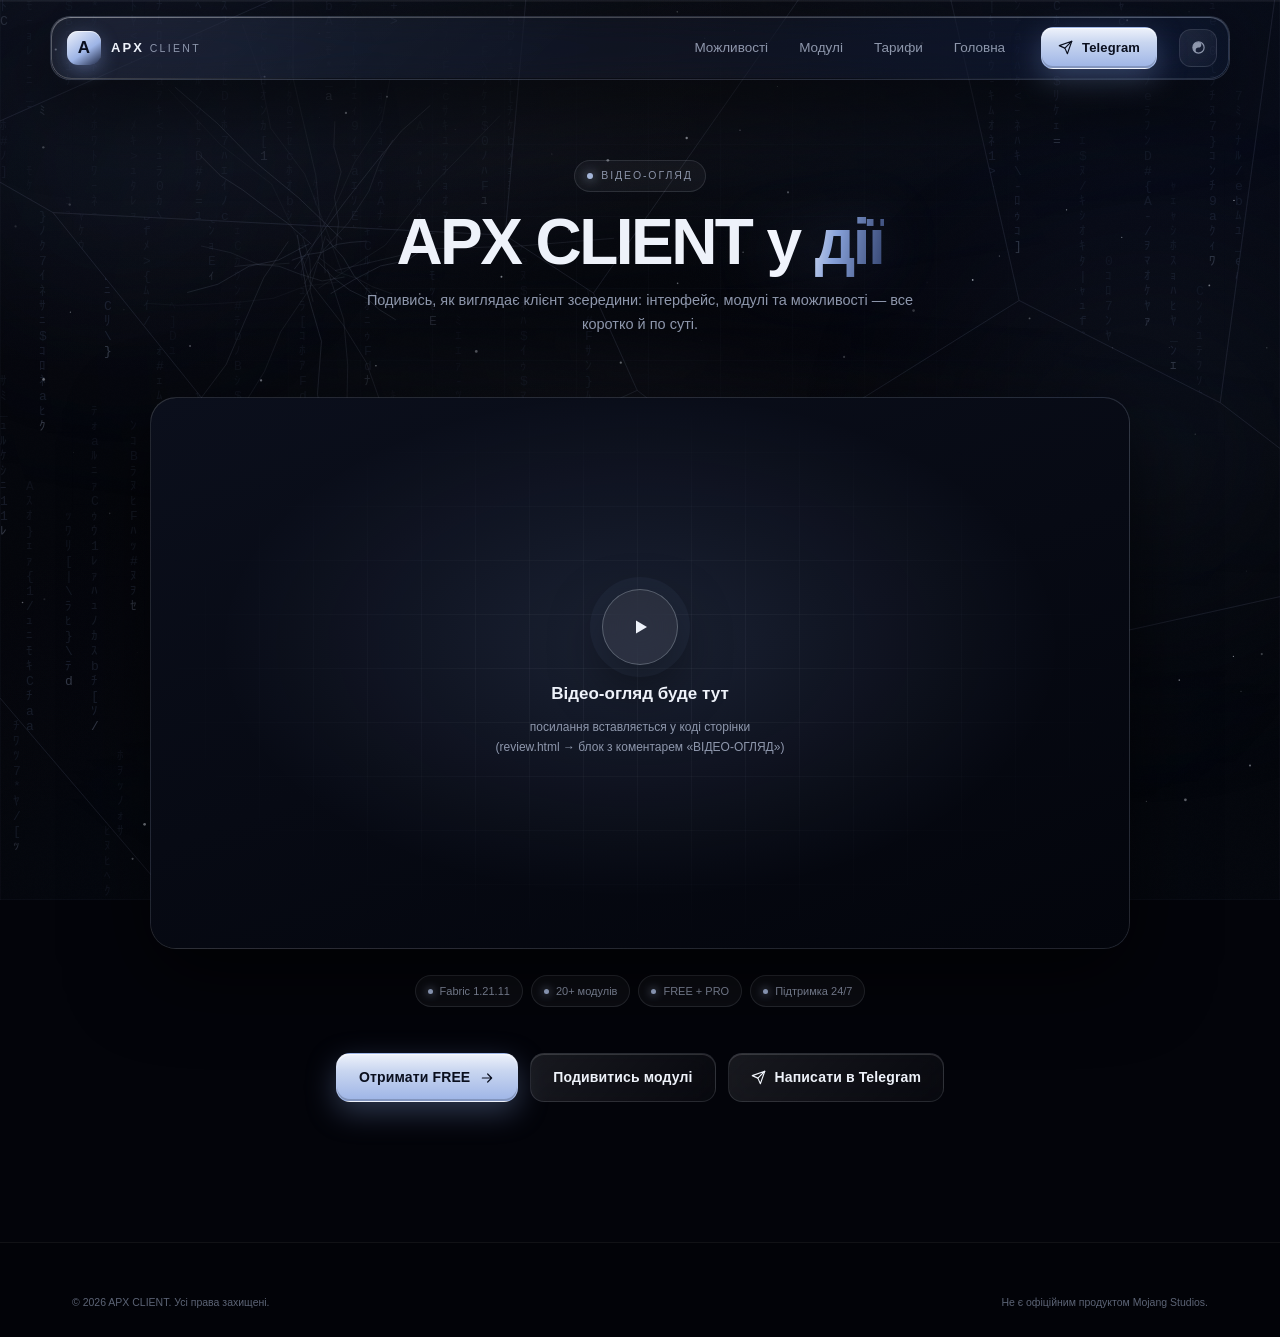
==== commit cf73ee83: "Add footer shortcut hints and theme shortcut on review page" ====
--- a/review.html
+++ b/review.html
@@ -349,6 +349,20 @@
   } else {
     revealEls.forEach(el => el.classList.add('in'));
   }
+
+  /* ---------- keyboard shortcut: T cycles the theme ---------- */
+  document.addEventListener('keydown', event => {
+    if (event.key !== 't' && event.key !== 'T') return;
+    if (event.ctrlKey || event.metaKey || event.altKey) return;
+    const tag = (event.target && event.target.tagName) || '';
+    if (tag === 'INPUT' || tag === 'TEXTAREA' || tag === 'SELECT') return;
+    if (event.target && event.target.isContentEditable) return;
+    const theme = window.ApxTheme;
+    if (!theme || typeof theme.list !== 'function') return;
+    const ids = theme.list();
+    const i = Math.max(0, ids.indexOf(theme.get()));
+    theme.set(ids[(i + 1) % ids.length]);
+  });
 })();
 </script>
 </body>
--- a/style.css
+++ b/style.css
@@ -29,6 +29,7 @@
   --stroke-strong:rgba(232,241,255,.26);
   --glass:linear-gradient(135deg,rgba(255,255,255,.07),rgba(255,255,255,.02) 44%,rgba(130,160,220,.04));
   --glass-dark:linear-gradient(150deg,rgba(8,11,22,.72),rgba(2,3,9,.64));
+  --popover:linear-gradient(150deg,rgba(18,22,38,.94),rgba(6,8,16,.94));
   --shadow:0 26px 80px rgba(0,0,0,.66);
   --canvas-tint:110,132,180;
   --canvas-bright:146,164,206;
@@ -54,6 +55,7 @@
   --stroke-strong:rgba(245,245,250,.26);
   --glass:linear-gradient(135deg,rgba(255,255,255,.07),rgba(255,255,255,.02) 44%,rgba(190,190,200,.04));
   --glass-dark:linear-gradient(150deg,rgba(14,14,17,.72),rgba(4,4,6,.64));
+  --popover:linear-gradient(150deg,rgba(22,22,25,.94),rgba(8,8,10,.94));
   --shadow:0 26px 80px rgba(0,0,0,.7);
   --canvas-tint:150,150,160;
   --canvas-bright:190,190,200;
@@ -79,6 +81,7 @@
   --stroke-strong:rgba(228,248,250,.26);
   --glass:linear-gradient(135deg,rgba(255,255,255,.07),rgba(255,255,255,.02) 44%,rgba(110,180,190,.05));
   --glass-dark:linear-gradient(150deg,rgba(5,18,21,.72),rgba(1,6,8,.64));
+  --popover:linear-gradient(150deg,rgba(10,28,32,.94),rgba(2,10,12,.94));
   --shadow:0 26px 80px rgba(0,0,0,.68);
   --canvas-tint:96,164,172;
   --canvas-bright:140,196,202;
@@ -104,6 +107,7 @@
   --stroke-strong:rgba(252,242,228,.26);
   --glass:linear-gradient(135deg,rgba(255,255,255,.07),rgba(255,255,255,.02) 44%,rgba(200,150,90,.05));
   --glass-dark:linear-gradient(150deg,rgba(22,13,6,.72),rgba(8,5,2,.64));
+  --popover:linear-gradient(150deg,rgba(32,22,12,.94),rgba(14,8,3,.94));
   --shadow:0 26px 80px rgba(0,0,0,.66);
   --canvas-tint:186,140,92;
   --canvas-bright:214,176,132;
@@ -828,7 +832,7 @@
   transition:background .3s ease,border-color .3s ease,box-shadow .3s ease;
 }
 .nav.scrolled{
-  background:linear-gradient(135deg,rgba(9,13,27,.8),rgba(4,6,13,.76));
+  background:var(--glass-dark);
   border-color:var(--stroke-strong);
   box-shadow:0 18px 50px rgba(0,0,0,.6),inset 0 1px 0 rgba(255,255,255,.14);
 }
@@ -1041,6 +1045,30 @@
 }
 .modules-head h3{font-size:18px;font-weight:600;letter-spacing:-.01em;margin-bottom:4px;}
 .modules-head p{color:var(--muted);font-size:12.5px;}
+.modules-tools{display:flex;flex-direction:column;gap:10px;align-items:flex-end;}
+.module-search{
+  display:flex;align-items:center;gap:8px;
+  width:230px;max-width:100%;padding:8px 12px;border-radius:11px;
+  border:1px solid var(--stroke);background:rgba(255,255,255,.03);
+  color:var(--muted);
+  transition:border-color .25s var(--ease),background .25s var(--ease);
+}
+.module-search:focus-within{border-color:rgba(var(--accent-rgb),.5);background:rgba(var(--accent-rgb),.06);}
+.module-search input{
+  flex:1;min-width:0;border:0;outline:0;background:transparent;
+  color:var(--text);font-size:12.5px;font-family:inherit;
+}
+.module-search input::placeholder{color:var(--muted-2);}
+.module-search input::-webkit-search-cancel-button{-webkit-appearance:none;}
+.module-row[hidden]{display:none;}
+.module-row.is-hit .module-name{color:var(--accent-soft);}
+.modules-empty{
+  display:flex;flex-direction:column;align-items:center;gap:10px;
+  padding:34px 18px;text-align:center;color:var(--muted-2);
+}
+.modules-empty[hidden]{display:none;}
+.modules-empty p{font-size:13px;}
+
 .tabs{display:flex;gap:6px;flex-wrap:wrap;}
 .tab{
   padding:8px 12px;border-radius:10px;border:1px solid var(--stroke);
@@ -1213,6 +1241,19 @@
   margin-top:38px;padding-top:18px;border-top:1px solid rgba(255,255,255,.06);
   color:var(--muted-2);font-size:10.5px;
 }
+.footer-hints{
+  display:flex;align-items:center;gap:16px;flex-wrap:wrap;
+  margin-top:14px;color:var(--muted-2);font-size:10.5px;
+}
+.footer-hints span{display:inline-flex;align-items:center;gap:7px;}
+.footer-hints kbd{
+  font-family:var(--mono,ui-monospace,monospace);
+  font-size:10px;line-height:1;padding:3px 6px;border-radius:6px;
+  color:var(--muted);
+  border:1px solid rgba(255,255,255,.14);
+  background:rgba(255,255,255,.04);
+  box-shadow:inset 0 -1px 0 rgba(0,0,0,.35);
+}
 
 /* ============ modal ============ */
 .modal{position:fixed;inset:0;z-index:120;display:none;}
@@ -1225,7 +1266,7 @@
   position:absolute;left:50%;top:50%;transform:translate(-50%,-50%);
   width:min(460px,calc(100vw - 32px));max-height:calc(100svh - 40px);overflow:auto;
   padding:26px;border-radius:24px;
-  background:linear-gradient(150deg,rgba(12,17,32,.94),rgba(4,6,13,.94));
+  background:var(--popover);
 }
 .modal-head{display:flex;align-items:center;justify-content:space-between;gap:12px;margin-bottom:6px;}
 .modal-head h3{font-size:18px;font-weight:600;letter-spacing:-.01em;}
@@ -1252,7 +1293,7 @@
 .toast{
   position:fixed;left:50%;bottom:26px;transform:translate(-50%,18px);
   z-index:150;padding:12px 16px;border-radius:14px;
-  background:linear-gradient(150deg,rgba(12,17,32,.96),rgba(4,12,7,.96));
+  background:var(--popover);
   border:1px solid rgba(var(--soft-rgb),.35);color:var(--accent-soft);
   font-size:12.5px;box-shadow:0 18px 50px rgba(0,0,0,.6);
   opacity:0;pointer-events:none;transition:opacity .3s,transform .3s;
@@ -1431,3 +1472,283 @@
   .ribbon{height:150px;filter:blur(48px);}
   .brackets{display:none;}
 }
+
+/* ============================================================
+   FAQ accordion
+   ============================================================ */
+.faq{
+  display:flex;flex-direction:column;gap:12px;
+  max-width:860px;margin:0 auto;
+}
+.faq-item{
+  border-radius:20px;overflow:hidden;
+  transition:border-color .3s var(--ease),box-shadow .3s var(--ease);
+}
+.faq-item[open]{
+  border-color:rgba(var(--accent-rgb),.34);
+  box-shadow:var(--shadow),inset 0 1px 0 rgba(255,255,255,.08);
+}
+.faq-item summary{
+  display:flex;align-items:center;gap:14px;
+  padding:18px 22px;cursor:pointer;list-style:none;
+  font-size:15.5px;font-weight:600;color:var(--text);
+  transition:color .25s var(--ease);
+}
+.faq-item summary::-webkit-details-marker{display:none;}
+.faq-item summary:hover{color:var(--accent-soft);}
+.faq-mark{
+  margin-left:auto;flex:0 0 auto;color:var(--muted);
+  transition:transform .35s var(--ease),color .25s var(--ease);
+}
+.faq-item[open] .faq-mark{transform:rotate(45deg);color:var(--accent-bright);}
+.faq-body{
+  padding:0 22px 20px;color:var(--muted);font-size:14.5px;line-height:1.7;
+  max-width:72ch;
+}
+.faq-body b{color:var(--accent-soft);font-weight:600;}
+.faq-item[open] .faq-body{animation:faqOpen .4s var(--ease);}
+@keyframes faqOpen{
+  from{opacity:0;transform:translateY(-6px);}
+  to{opacity:1;transform:none;}
+}
+@media (max-width:640px){
+  .faq-item summary{padding:15px 16px;font-size:14.5px;}
+  .faq-body{padding:0 16px 16px;font-size:13.5px;}
+}
+
+/* ---- back-to-top button ---- */
+.to-top{
+  position:fixed;right:22px;bottom:22px;z-index:90;
+  width:44px;height:44px;border-radius:14px;cursor:pointer;
+  display:inline-flex;align-items:center;justify-content:center;
+  color:var(--muted);
+  border:1px solid var(--stroke);
+  background:linear-gradient(135deg,rgba(255,255,255,.08),rgba(255,255,255,.02));
+  -webkit-backdrop-filter:blur(16px) saturate(150%);
+  backdrop-filter:blur(16px) saturate(150%);
+  box-shadow:0 12px 34px rgba(0,0,0,.5);
+  opacity:0;transform:translateY(14px) scale(.92);pointer-events:none;
+  transition:opacity .35s var(--ease),transform .35s var(--ease),color .25s var(--ease),border-color .25s var(--ease);
+}
+.to-top.show{opacity:1;transform:none;pointer-events:auto;}
+.to-top:hover{color:var(--text);border-color:var(--stroke-strong);transform:translateY(-2px);}
+@media (max-width:640px){ .to-top{right:14px;bottom:14px;width:40px;height:40px;} }
+
+/* ---- hero HUD frame around the client mockup ---- */
+.hud{
+  position:absolute;inset:0;pointer-events:none;z-index:-1;
+  opacity:.7;
+}
+.hud-ring{
+  position:absolute;left:50%;top:50%;width:96%;height:96%;
+  translate:-50% -50%;border-radius:50%;
+  border:1px solid rgba(var(--accent-rgb),.14);
+  border-top-color:rgba(var(--accent-rgb),.42);
+  animation:hudSpin 46s linear infinite;
+}
+.hud-ring-2{
+  width:82%;height:82%;border-style:dashed;
+  border-color:rgba(var(--accent-rgb),.10);
+  border-top-color:rgba(var(--soft-rgb),.3);
+  animation-duration:72s;animation-direction:reverse;
+}
+@keyframes hudSpin{to{rotate:360deg;}}
+.hud-tick{
+  position:absolute;width:10px;height:10px;
+  border:1px solid rgba(var(--accent-rgb),.45);
+}
+.hud-tick-1{top:0;left:0;border-right:0;border-bottom:0;}
+.hud-tick-2{top:0;right:0;border-left:0;border-bottom:0;}
+.hud-tick-3{bottom:0;left:0;border-right:0;border-top:0;}
+.hud-tick-4{bottom:0;right:0;border-left:0;border-top:0;}
+.hud-tag{
+  position:absolute;padding:5px 10px;border-radius:999px;
+  font-size:10px;letter-spacing:.16em;text-transform:uppercase;
+  color:var(--muted);white-space:nowrap;
+  border:1px solid var(--stroke);
+  background:rgba(255,255,255,.03);
+  -webkit-backdrop-filter:blur(10px);backdrop-filter:blur(10px);
+}
+.hud-tag-a{top:6px;left:6px;}
+.hud-tag-b{bottom:6px;right:6px;}
+@media (max-width:980px){ .hud{display:none;} }
+
+@media (max-width:760px){
+  .modules-tools{align-items:stretch;width:100%;}
+  .module-search{width:100%;}
+  .tabs{justify-content:flex-start;}
+}
+
+/* ---- modal step list ---- */
+.modal-steps{
+  list-style:none;counter-reset:s;
+  display:flex;flex-direction:column;gap:8px;
+  margin:0 0 16px;padding:0;
+}
+.modal-steps li{
+  display:flex;align-items:center;gap:11px;
+  font-size:13px;color:var(--muted);
+}
+.modal-steps li span{
+  flex:0 0 auto;width:22px;height:22px;border-radius:50%;
+  display:grid;place-items:center;
+  font-size:11px;font-weight:700;color:var(--accent-soft);
+  background:rgba(var(--accent-rgb),.14);
+  border:1px solid rgba(var(--accent-rgb),.36);
+}
+.modal-steps li b{color:var(--accent-soft);font-weight:600;}
+
+/* ============================================================
+   Testimonials
+   ============================================================ */
+.quotes{
+  display:grid;grid-template-columns:repeat(3,1fr);gap:16px;
+}
+.quote{
+  position:relative;padding:24px 22px;border-radius:22px;
+  display:flex;flex-direction:column;gap:16px;
+  transition:transform .35s var(--ease),border-color .35s var(--ease);
+}
+.quote:hover{transform:translateY(-3px);border-color:rgba(var(--accent-rgb),.3);}
+.q-mark{color:rgba(var(--accent-rgb),.5);flex:0 0 auto;}
+.quote blockquote{
+  font-size:14.5px;line-height:1.65;color:var(--text);margin:0;
+}
+.quote figcaption{
+  display:flex;align-items:center;gap:11px;margin-top:auto;
+  padding-top:14px;border-top:1px solid var(--stroke);
+}
+.q-ava{
+  flex:0 0 auto;width:34px;height:34px;border-radius:50%;
+  display:grid;place-items:center;
+  font-size:13px;font-weight:700;color:var(--accent-soft);
+  background:linear-gradient(135deg,rgba(var(--accent-rgb),.34),rgba(var(--accent-rgb),.12));
+  border:1px solid rgba(var(--accent-rgb),.34);
+}
+.quote figcaption span:last-child{display:flex;flex-direction:column;line-height:1.25;min-width:0;}
+.quote figcaption b{font-size:13px;font-weight:600;color:var(--text);}
+.quote figcaption i{font-style:normal;font-size:11px;color:var(--muted-2);}
+@media (max-width:900px){ .quotes{grid-template-columns:1fr;} }
+
+/* ---- intro skip ---- */
+.intro-skip{
+  position:absolute;right:26px;bottom:26px;z-index:12;cursor:pointer;
+  padding:9px 16px;border-radius:11px;
+  font-size:12.5px;font-weight:600;color:var(--muted);
+  border:1px solid rgba(232,240,255,.18);
+  background:rgba(255,255,255,.05);
+  -webkit-backdrop-filter:blur(14px);backdrop-filter:blur(14px);
+  opacity:0;animation:skipIn .8s var(--ease) 1.1s forwards;
+  transition:color .25s var(--ease),border-color .25s var(--ease),background .25s var(--ease);
+}
+.intro-skip:hover{color:var(--text);border-color:rgba(232,240,255,.4);background:rgba(255,255,255,.1);}
+@keyframes skipIn{from{opacity:0;transform:translateY(8px);}to{opacity:1;transform:none;}}
+.intro.is-leaving .intro-skip{opacity:0;transition:opacity .3s var(--ease);animation:none;}
+@media (max-width:640px){ .intro-skip{right:14px;bottom:16px;font-size:11.5px;padding:8px 13px;} }
+
+/* ============ extra decor ============ */
+/* ---- 7. drifting data motes ---- */
+.motes{
+  position:fixed;inset:0;z-index:0;pointer-events:none;overflow:hidden;
+  opacity:0;transition:opacity 1.2s var(--ease);
+}
+html.intro-ready .motes,.motes.ready{opacity:1;}
+.motes i{
+  position:absolute;border-radius:50%;
+  background:radial-gradient(circle,rgba(var(--accent-rgb),.85),rgba(var(--accent-rgb),0) 70%);
+  box-shadow:0 0 8px rgba(var(--accent-rgb),.45);
+  animation:moteDrift linear infinite;
+  will-change:transform;
+}
+@keyframes moteDrift{
+  0%{transform:translate3d(0,0,0) scale(1);}
+  50%{transform:translate3d(14px,-26px,0) scale(1.25);}
+  100%{transform:translate3d(0,0,0) scale(1);}
+}
+
+/* ---- 8. ghost section numerals ---- */
+.sec-num{
+  position:absolute;top:-24px;right:8px;z-index:-1;pointer-events:none;
+  font-family:var(--mono,ui-monospace,monospace);
+  font-size:clamp(90px,15vw,190px);font-weight:800;line-height:1;
+  letter-spacing:-.05em;
+  color:transparent;
+  -webkit-text-stroke:1px rgba(232,240,255,.055);
+  opacity:.9;user-select:none;
+}
+@media (max-width:760px){ .sec-num{font-size:74px;top:-12px;right:2px;} }
+
+/* ---- 9. hero scan sweep ---- */
+.scan-sweep{
+  position:absolute;inset:0;z-index:3;pointer-events:none;border-radius:inherit;
+  background:linear-gradient(180deg,
+    transparent 0%,
+    rgba(var(--accent-rgb),0) 42%,
+    rgba(var(--accent-rgb),.10) 50%,
+    rgba(var(--accent-rgb),0) 58%,
+    transparent 100%);
+  mix-blend-mode:screen;
+  animation:scanSweep 7.5s var(--ease) infinite;
+}
+@keyframes scanSweep{
+  0%{transform:translateY(-102%);opacity:0;}
+  12%{opacity:.9;}
+  88%{opacity:.9;}
+  100%{transform:translateY(102%);opacity:0;}
+}
+
+/* ---- 10. status ticker ---- */
+.ticker{
+  position:absolute;left:0;right:0;bottom:6px;z-index:4;
+  overflow:hidden;pointer-events:none;
+  -webkit-mask:linear-gradient(90deg,transparent,#000 12%,#000 88%,transparent);
+  mask:linear-gradient(90deg,transparent,#000 12%,#000 88%,transparent);
+  opacity:0;animation:tickerIn 1s var(--ease) .6s forwards;
+}
+@keyframes tickerIn{to{opacity:1;}}
+.ticker-track{
+  display:flex;gap:34px;width:max-content;
+  animation:tickerRun 44s linear infinite;
+}
+.ticker-track .tk{
+  display:inline-flex;align-items:center;gap:9px;
+  font-family:var(--mono,ui-monospace,monospace);
+  font-size:10.5px;letter-spacing:.16em;color:var(--muted-2);
+  white-space:nowrap;
+}
+.ticker-track .tk i{
+  width:5px;height:5px;border-radius:50%;flex:0 0 auto;
+  background:var(--accent-soft);box-shadow:0 0 8px rgba(var(--accent-rgb),.7);
+  animation:tkPulse 2.4s ease-in-out infinite;
+}
+.tk:nth-child(2n) i{animation-delay:.6s;}
+.tk:nth-child(3n) i{animation-delay:1.2s;}
+@keyframes tkPulse{0%,100%{opacity:.45;}50%{opacity:1;}}
+@keyframes tickerRun{from{transform:translateX(0);}to{transform:translateX(-50%);}}
+@media (max-width:900px){ .ticker{display:none;} }
+
+@media (prefers-reduced-motion:reduce){
+  .motes{display:none;}
+  .scan-sweep,.ticker-track{animation:none;}
+  .scan-sweep{display:none;}
+}
+
+/* ============ polish: scrollbar, focus, selection ============ */
+::selection{background:rgba(var(--accent-rgb),.32);color:#fff;}
+html{scrollbar-color:rgba(var(--accent-rgb),.42) transparent;scrollbar-width:thin;}
+::-webkit-scrollbar{width:11px;height:11px;}
+::-webkit-scrollbar-track{background:rgba(255,255,255,.02);}
+::-webkit-scrollbar-thumb{
+  border-radius:8px;border:3px solid transparent;background-clip:content-box;
+  background-color:rgba(var(--accent-rgb),.36);
+}
+::-webkit-scrollbar-thumb:hover{background-color:rgba(var(--accent-rgb),.6);}
+::-webkit-scrollbar-corner{background:transparent;}
+
+:focus-visible{
+  outline:2px solid rgba(var(--accent-rgb),.75);
+  outline-offset:3px;border-radius:10px;
+}
+.btn:focus-visible,.theme-opt:focus-visible,.tabs button:focus-visible{
+  outline-offset:4px;
+}
